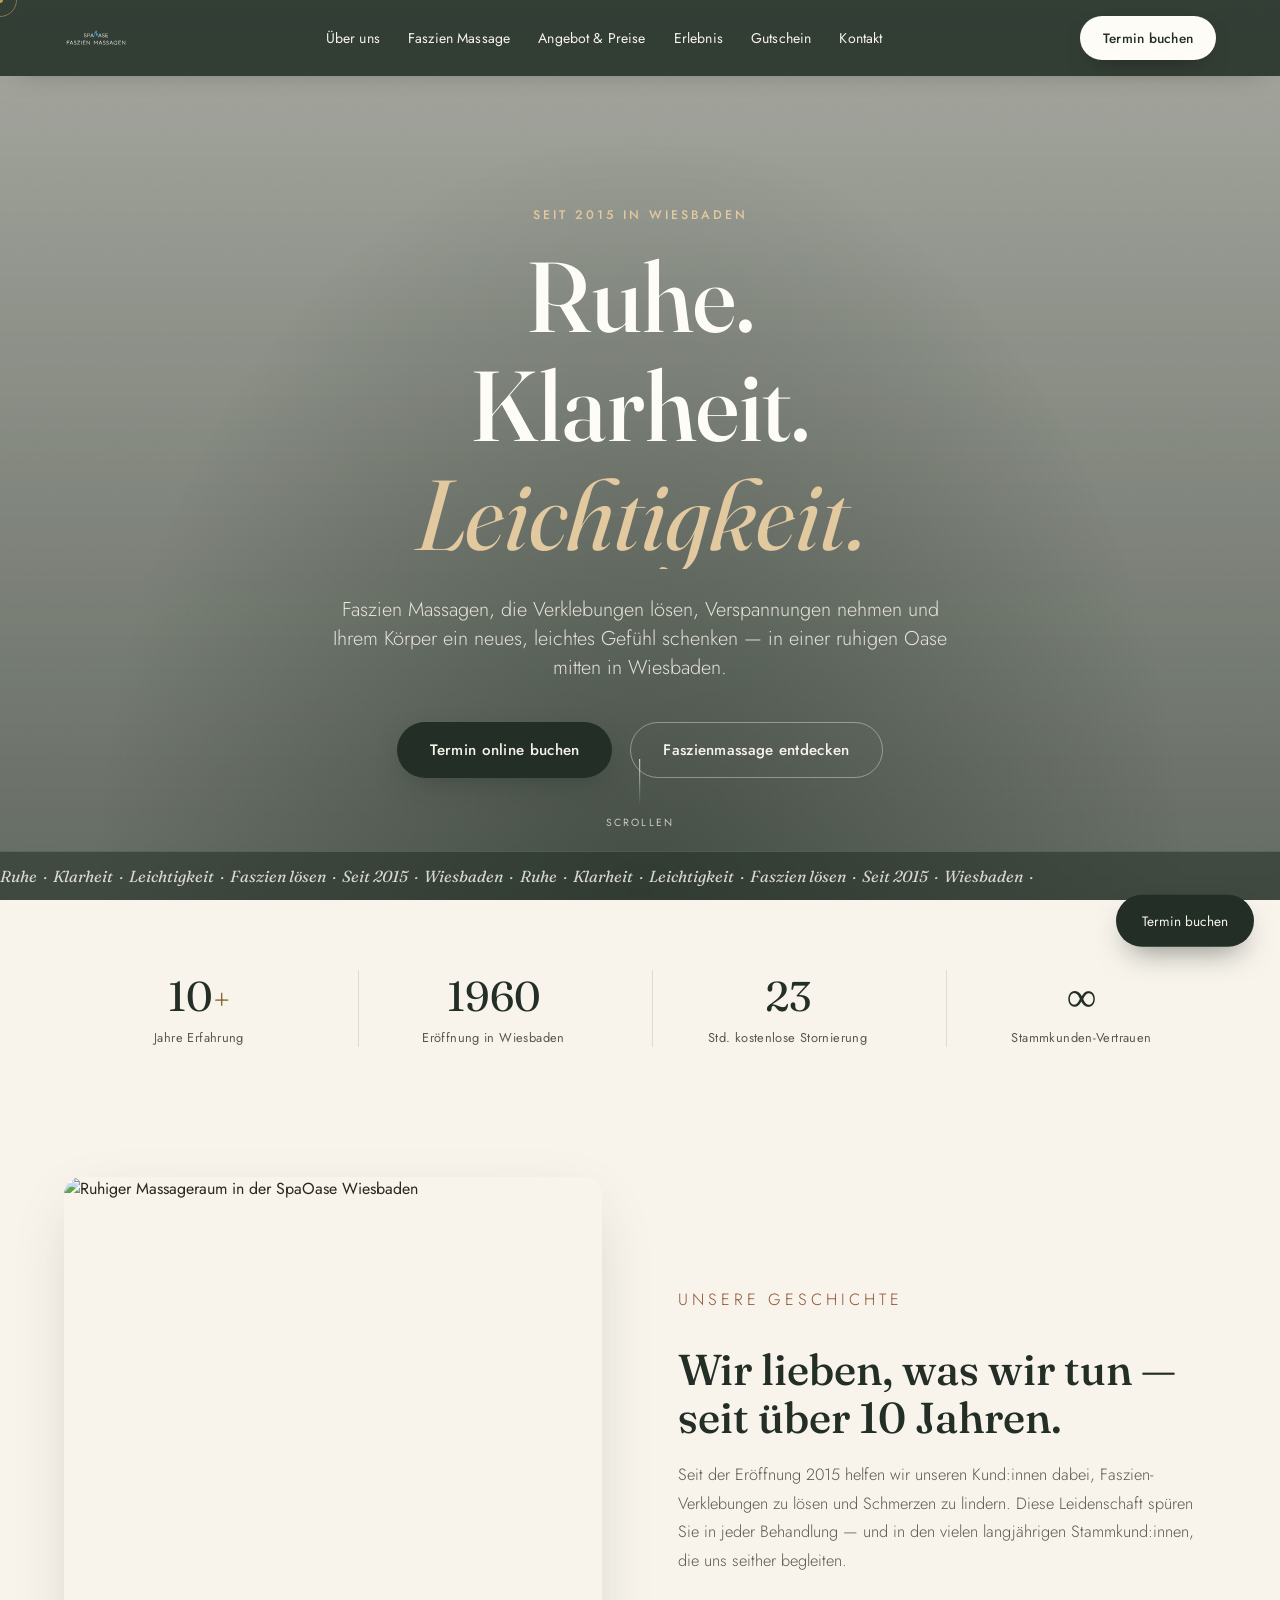
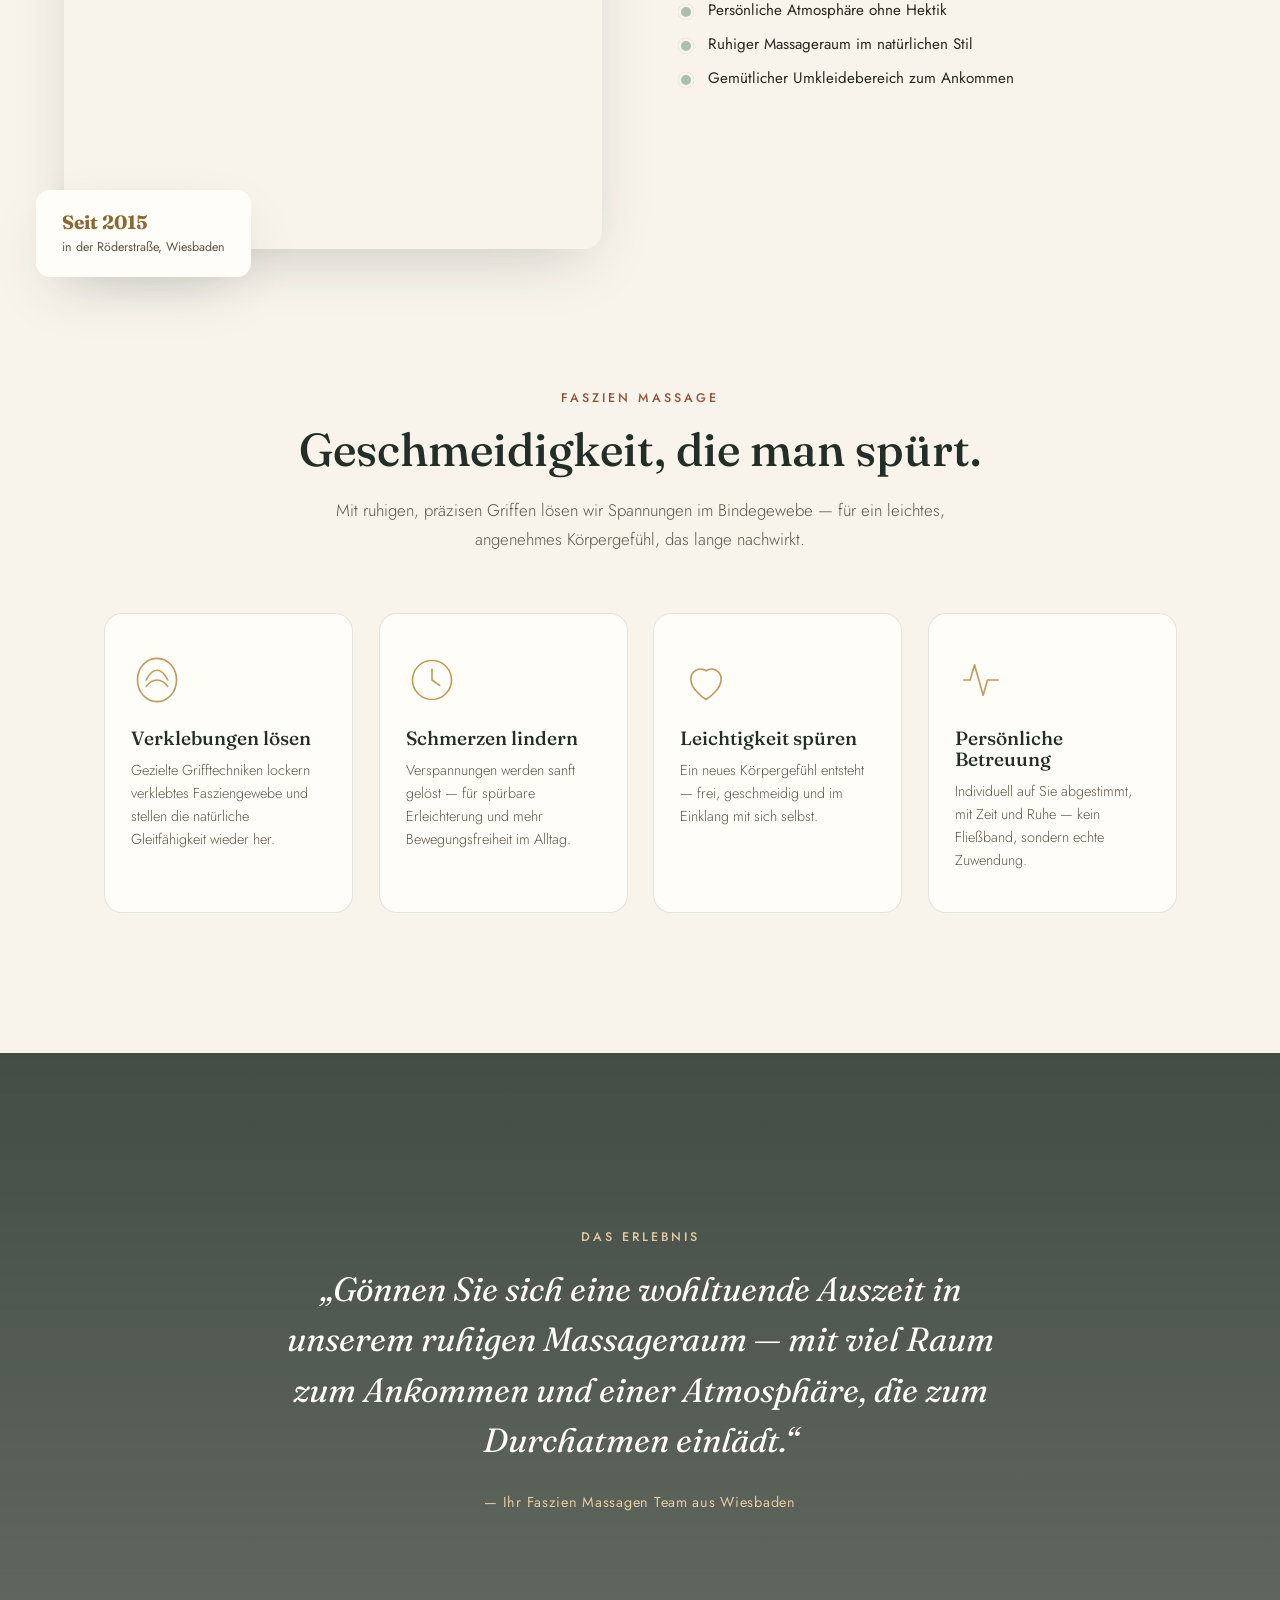
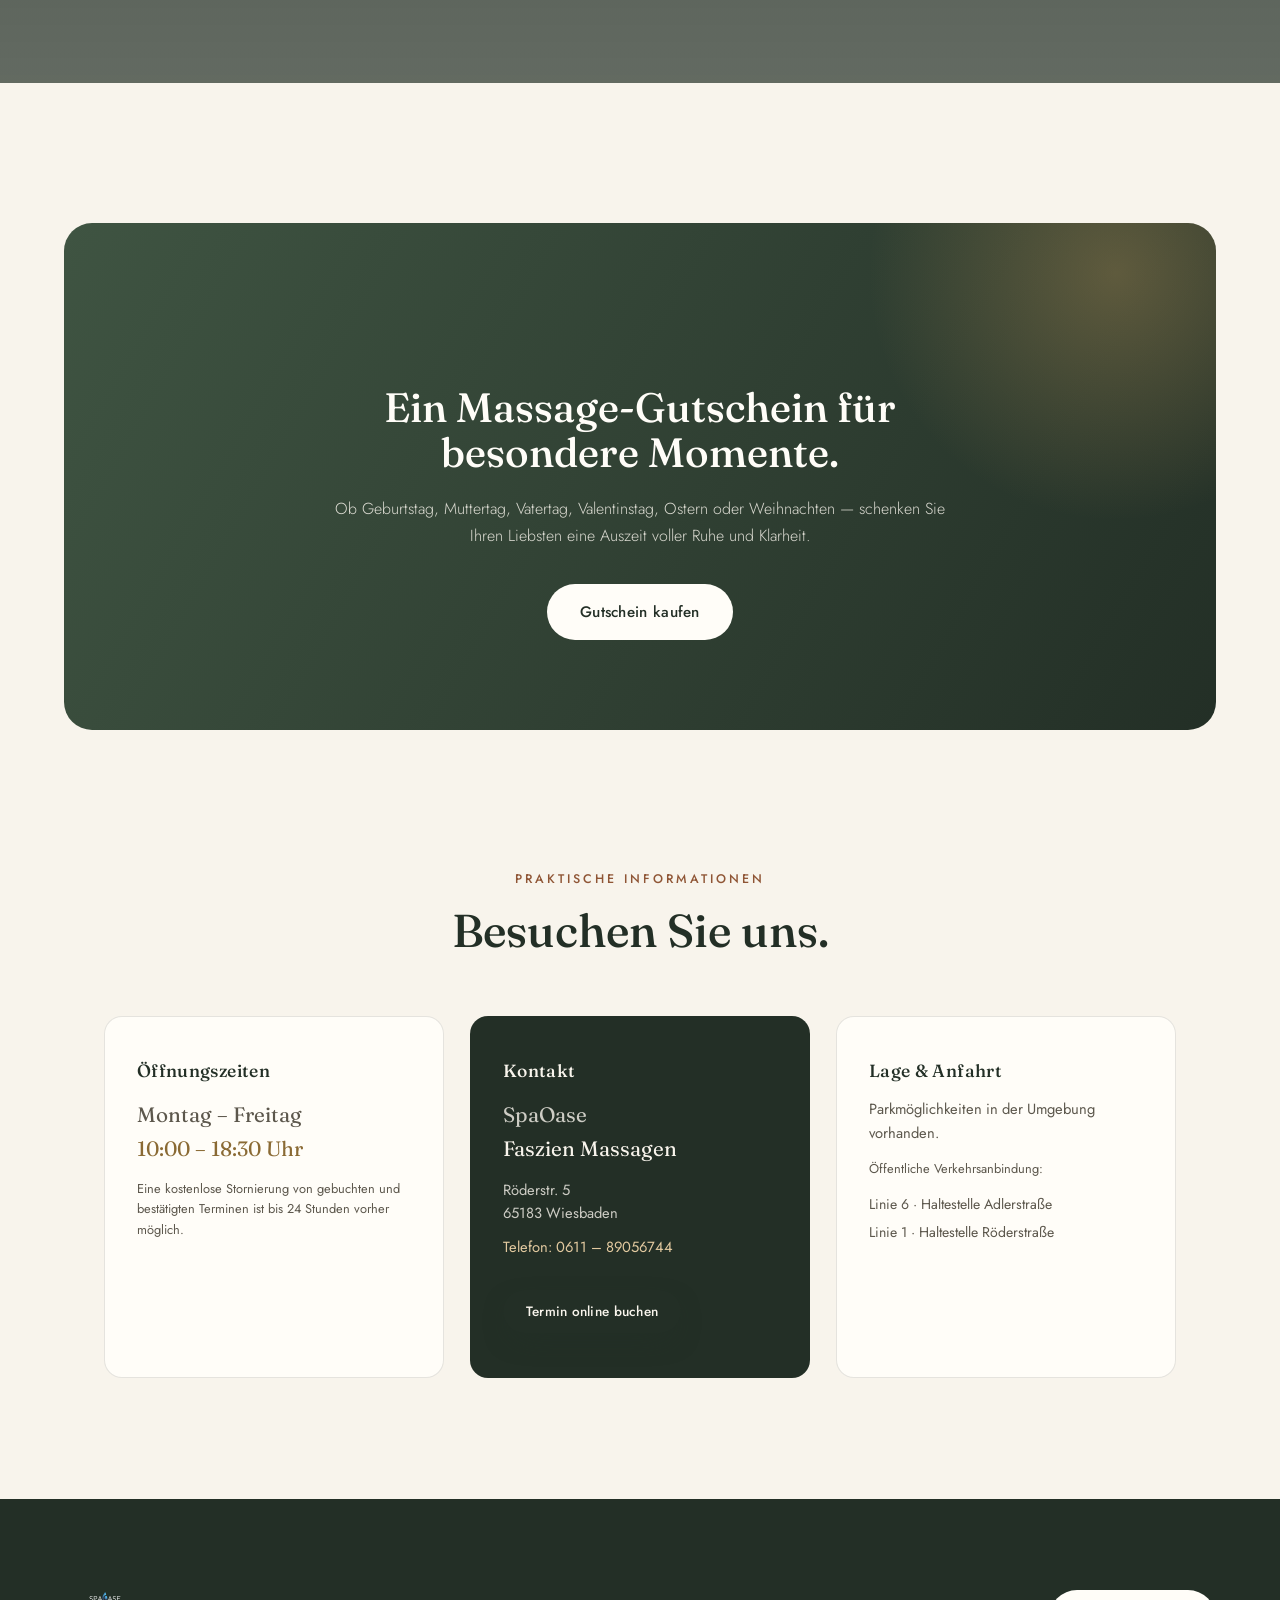
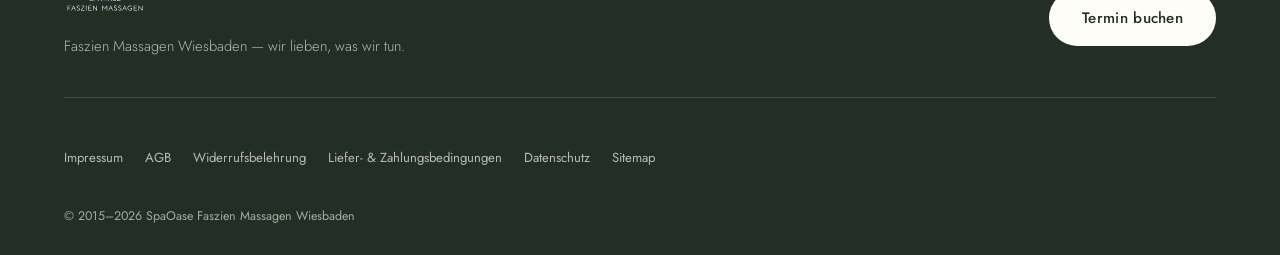
==== index.html @ 1f27234b "Unify to single logo, make header permanently dark and sticky, remove text wordmark and subtitle" ====
<!DOCTYPE html>
<html lang="de">
<head>
<meta charset="UTF-8">
<meta name="viewport" content="width=device-width, initial-scale=1.0">
<title>SpaOase Faszien Massagen Wiesbaden | Ruhe. Klarheit. Leichtigkeit.</title>
<meta name="description" content="Faszien Massagen in Wiesbaden seit 2015. Lösen Sie Verklebungen, lindern Sie Schmerzen und finden Sie neue Leichtigkeit in unserer ruhigen Massage-Oase in der Röderstraße.">
<link rel="preconnect" href="https://fonts.googleapis.com">
<link rel="preconnect" href="https://fonts.gstatic.com" crossorigin>
<link href="https://fonts.googleapis.com/css2?family=Fraunces:ital,opsz,wght@0,9..144,300;0,9..144,400;0,9..144,500;0,9..144,600;1,9..144,400&family=Jost:wght@300;400;500;600&display=swap" rel="stylesheet">
<link rel="stylesheet" href="styles.css">
</head>
<body>

<a class="skip-link" href="#main">Zum Inhalt springen</a>

<div class="grain" aria-hidden="true"></div>
<div class="cursor-dot" id="cursorDot" aria-hidden="true"></div>
<div class="cursor-ring" id="cursorRing" aria-hidden="true"></div>

<div class="progress-bar" id="progressBar" aria-hidden="true"></div>

<!-- HEADER -->
<header class="site-header" id="siteHeader">
  <div class="header-inner">
    <a href="#top" class="logo">
      <img src="Logo_color_white@1x.svg" alt="SpaOase Faszien Massagen Wiesbaden" class="header-logo-img">
    </a>
    <nav class="main-nav" id="mainNav" aria-label="Hauptnavigation">
      <a href="#ueber">Über uns</a>
      <a href="#massage">Faszien Massage</a>
      <a href="massage-angebot.html">Angebot &amp; Preise</a>
      <a href="#erlebnis">Erlebnis</a>
      <a href="#gutschein">Gutschein</a>
      <a href="#kontakt">Kontakt</a>
    </nav>
    <a href="https://app.cituro.com/booking/faszien-massagen-wiesbaden" target="_blank" rel="noopener" class="btn btn-primary btn-small nav-cta">Termin buchen</a>
    <button class="burger" id="burger" aria-label="Menü öffnen" aria-expanded="false" aria-controls="mobileNav"><span></span><span></span><span></span></button>
  </div>
</header>

<nav class="mobile-nav" id="mobileNav" aria-label="Mobile Navigation">
  <a href="#ueber">Über uns</a>
  <a href="#massage">Faszien Massage</a>
  <a href="massage-angebot.html">Angebot &amp; Preise</a>
  <a href="#erlebnis">Erlebnis</a>
  <a href="#gutschein">Gutschein</a>
  <a href="#kontakt">Kontakt</a>
  <a href="https://app.cituro.com/booking/faszien-massagen-wiesbaden" target="_blank" rel="noopener" class="btn btn-light">Termin buchen</a>
</nav>

<main id="main">

<!-- HERO -->
<section class="hero" id="top">
  <div class="hero-bg" id="heroBg" aria-hidden="true"></div>
  <div class="hero-veil" aria-hidden="true"></div>
  <div class="hero-content">
    <p class="eyebrow reveal-up">Seit 2015 in Wiesbaden</p>
    <h1 class="hero-title">
      <span class="reveal-line"><span>Ruhe.</span></span>
      <span class="reveal-line"><span>Klarheit.</span></span>
      <span class="reveal-line"><span class="italic">Leichtigkeit.</span></span>
    </h1>
    <p class="hero-text reveal-up delay-1">Faszien Massagen, die Verklebungen lösen, Verspannungen nehmen und Ihrem Körper ein neues, leichtes Gefühl schenken &mdash; in einer ruhigen Oase mitten in Wiesbaden.</p>
    <div class="hero-actions reveal-up delay-2">
      <a href="https://app.cituro.com/booking/faszien-massagen-wiesbaden" target="_blank" rel="noopener" class="btn btn-primary">Termin online buchen</a>
      <a href="#massage" class="btn btn-ghost">Faszienmassage entdecken</a>
    </div>
  </div>
  <div class="hero-scroll">
    <span aria-hidden="true"></span>
    <p>Scrollen</p>
  </div>
  <div class="marquee" aria-hidden="true">
    <div class="marquee-track">
      <span>Ruhe &nbsp;&middot;&nbsp; Klarheit &nbsp;&middot;&nbsp; Leichtigkeit &nbsp;&middot;&nbsp; Faszien lösen &nbsp;&middot;&nbsp; Seit 2015 &nbsp;&middot;&nbsp; Wiesbaden &nbsp;&middot;&nbsp; </span>
      <span>Ruhe &nbsp;&middot;&nbsp; Klarheit &nbsp;&middot;&nbsp; Leichtigkeit &nbsp;&middot;&nbsp; Faszien lösen &nbsp;&middot;&nbsp; Seit 2015 &nbsp;&middot;&nbsp; Wiesbaden &nbsp;&middot;&nbsp; </span>
    </div>
  </div>
</section>

<!-- STATS STRIP -->
<section class="stats-strip">
  <div class="stat reveal-up"><span class="stat-num" data-count="10">0</span><span class="stat-plus">+</span><p>Jahre Erfahrung</p></div>
  <div class="stat reveal-up delay-1"><span class="stat-num" data-count="2015">0</span><p>Eröffnung in Wiesbaden</p></div>
  <div class="stat reveal-up delay-2"><span class="stat-num" data-count="24">0</span><p>Std. kostenlose Stornierung</p></div>
  <div class="stat reveal-up delay-3"><span class="stat-num">&infin;</span><p>Stammkunden-Vertrauen</p></div>
</section>

<!-- ÜBER UNS -->
<section class="about" id="ueber">
  <div class="about-media reveal-scale">
    <div class="media-frame">
      <img src="https://images.unsplash.com/photo-1600334129128-685c5582fd35?q=80&w=1200&auto=format&fit=crop" alt="Ruhiger Massageraum in der SpaOase Wiesbaden" width="1200" height="1500" loading="lazy" decoding="async">
    </div>
    <div class="media-badge">
      <strong>Seit 2015</strong>
      <span>in der Röderstraße, Wiesbaden</span>
    </div>
  </div>
  <div class="about-text">
    <p class="eyebrow on-light reveal-up">Unsere Geschichte</p>
    <h2 class="reveal-up delay-1">Wir lieben, was wir tun &mdash; seit über 10&nbsp;Jahren.</h2>
    <p class="reveal-up delay-2">Seit der Eröffnung 2015 helfen wir unseren Kund:innen dabei, Faszien-Verklebungen zu lösen und Schmerzen zu lindern. Diese Leidenschaft spüren Sie in jeder Behandlung &mdash; und in den vielen langjährigen Stammkund:innen, die uns seither begleiten.</p>
    <ul class="check-list reveal-up delay-3">
      <li>Persönliche Atmosphäre ohne Hektik</li>
      <li>Ruhiger Massageraum im natürlichen Stil</li>
      <li>Gemütlicher Umkleidebereich zum Ankommen</li>
    </ul>
    <a href="#kontakt" class="link-arrow reveal-up delay-3">Lernen Sie uns kennen <span>&rarr;</span></a>
  </div>
</section>

<!-- FASZIEN MASSAGE -->
<section class="massage" id="massage">
  <p class="eyebrow center on-light reveal-up">Faszien Massage</p>
  <h2 class="section-title center reveal-up delay-1">Geschmeidigkeit, die man spürt.</h2>
  <p class="section-lead center reveal-up delay-2">Mit ruhigen, präzisen Griffen lösen wir Spannungen im Bindegewebe &mdash; für ein leichtes, angenehmes Körpergefühl, das lange nachwirkt.</p>

  <div class="feature-grid">
    <div class="feature-card reveal-up">
      <div class="feature-icon" aria-hidden="true">
        <svg viewBox="0 0 48 48" fill="none"><path d="M24 4C13 4 6 14 6 24c0 11 8 20 18 20s18-9 18-20C42 14 35 4 24 4Z" stroke="currentColor" stroke-width="1.5"/><path d="M14 24c3-6 7-9 10-9s7 3 10 9M14 30c3-4 7-6 10-6s7 2 10 6" stroke="currentColor" stroke-width="1.5" stroke-linecap="round"/></svg>
      </div>
      <h3>Verklebungen lösen</h3>
      <p>Gezielte Grifftechniken lockern verklebtes Fasziengewebe und stellen die natürliche Gleitfähigkeit wieder her.</p>
    </div>
    <div class="feature-card reveal-up delay-1">
      <div class="feature-icon" aria-hidden="true">
        <svg viewBox="0 0 48 48" fill="none"><circle cx="24" cy="24" r="18" stroke="currentColor" stroke-width="1.5"/><path d="M24 14v10l7 5" stroke="currentColor" stroke-width="1.5" stroke-linecap="round" stroke-linejoin="round"/></svg>
      </div>
      <h3>Schmerzen lindern</h3>
      <p>Verspannungen werden sanft gelöst &mdash; für spürbare Erleichterung und mehr Bewegungsfreiheit im Alltag.</p>
    </div>
    <div class="feature-card reveal-up delay-2">
      <div class="feature-icon" aria-hidden="true">
        <svg viewBox="0 0 48 48" fill="none"><path d="M24 42s-14-8.5-14-19a9 9 0 0 1 14-7.5A9 9 0 0 1 38 23c0 10.5-14 19-14 19Z" stroke="currentColor" stroke-width="1.5" stroke-linejoin="round"/></svg>
      </div>
      <h3>Leichtigkeit spüren</h3>
      <p>Ein neues Körpergefühl entsteht &mdash; frei, geschmeidig und im Einklang mit sich selbst.</p>
    </div>
    <div class="feature-card reveal-up delay-3">
      <div class="feature-icon" aria-hidden="true">
        <svg viewBox="0 0 48 48" fill="none"><path d="M8 24h6l4-14 8 28 4-14h10" stroke="currentColor" stroke-width="1.5" stroke-linecap="round" stroke-linejoin="round"/></svg>
      </div>
      <h3>Persönliche Betreuung</h3>
      <p>Individuell auf Sie abgestimmt, mit Zeit und Ruhe &mdash; kein Fließband, sondern echte Zuwendung.</p>
    </div>
  </div>
</section>

<!-- ERLEBNIS / AMBIENTE (dark parallax) -->
<section class="ambience" id="erlebnis">
  <div class="ambience-bg" id="ambienceBg" aria-hidden="true"></div>
  <div class="ambience-veil" aria-hidden="true"></div>
  <div class="ambience-content">
    <p class="eyebrow light reveal-up">Das Erlebnis</p>
    <blockquote class="reveal-up delay-1">
      &bdquo;Gönnen Sie sich eine wohltuende Auszeit in unserem ruhigen Massageraum &mdash; mit viel Raum zum Ankommen und einer Atmosphäre, die zum Durchatmen einlädt.&ldquo;
    </blockquote>
    <p class="ambience-sign reveal-up delay-2">&mdash; Ihr Faszien Massagen Team aus Wiesbaden</p>
  </div>
</section>

<!-- GUTSCHEIN CTA -->
<section class="gift" id="gutschein">
  <div class="gift-inner reveal-scale">
    <div class="gift-text">
      <p class="eyebrow reveal-up">Verschenken Sie Leichtigkeit</p>
      <h2 class="reveal-up delay-1">Ein Massage-Gutschein für besondere Momente.</h2>
      <p class="reveal-up delay-2">Ob Geburtstag, Muttertag, Vatertag, Valentinstag, Ostern oder Weihnachten &mdash; schenken Sie Ihren Liebsten eine Auszeit voller Ruhe und Klarheit.</p>
      <a href="https://www.spaoase.com/massage-gutschein-kaufen/" target="_blank" rel="noopener" class="btn btn-light reveal-up delay-3">Gutschein kaufen</a>
    </div>
  </div>
</section>

<!-- INFO / KONTAKT -->
<section class="info" id="kontakt">
  <p class="eyebrow center on-light reveal-up">Praktische Informationen</p>
  <h2 class="section-title center reveal-up delay-1">Besuchen Sie uns.</h2>

  <div class="info-grid">
    <div class="info-card reveal-up">
      <h3>Öffnungszeiten</h3>
      <p class="big">Montag &ndash; Freitag<br><span>10:00 &ndash; 18:30 Uhr</span></p>
      <p class="fine">Eine kostenlose Stornierung von gebuchten und bestätigten Terminen ist bis 24 Stunden vorher möglich.</p>
    </div>
    <div class="info-card featured reveal-up delay-1">
      <h3>Kontakt</h3>
      <p class="big">SpaOase<br><span>Faszien Massagen</span></p>
      <p>Röderstr. 5<br>65183 Wiesbaden</p>
      <p><a href="tel:061189056744">Telefon: 0611&nbsp;&ndash;&nbsp;89056744</a></p>
      <a href="https://app.cituro.com/booking/faszien-massagen-wiesbaden" target="_blank" rel="noopener" class="btn btn-primary btn-small">Termin online buchen</a>
    </div>
    <div class="info-card reveal-up delay-2">
      <h3>Lage &amp; Anfahrt</h3>
      <p>Parkmöglichkeiten in der Umgebung vorhanden.</p>
      <p class="fine">Öffentliche Verkehrsanbindung:</p>
      <ul class="plain-list">
        <li>Linie 6 &middot; Haltestelle Adlerstraße</li>
        <li>Linie 1 &middot; Haltestelle Röderstraße</li>
      </ul>
    </div>
  </div>
</section>

</main>

<!-- FOOTER -->
<footer class="site-footer">
  <div class="footer-top">
    <div class="footer-brand">
      <img src="Logo_color_white@1x.svg" alt="SpaOase Faszien Massagen Wiesbaden" class="footer-logo-img">
      <p>Faszien Massagen Wiesbaden &mdash; wir lieben, was wir tun.</p>
    </div>
    <a href="https://app.cituro.com/booking/faszien-massagen-wiesbaden" target="_blank" rel="noopener" class="btn btn-light">Termin buchen</a>
  </div>
  <nav class="footer-links" aria-label="Rechtliches">
    <a href="impressum.html">Impressum</a>
    <a href="//www.spaoase.com/j/shop/terms">AGB</a>
    <a href="//www.spaoase.com/j/shop/withdrawal">Widerrufsbelehrung</a>
    <a href="//www.spaoase.com/j/shop/deliveryinfo">Liefer- &amp; Zahlungsbedingungen</a>
    <a href="datenschutz.html">Datenschutz</a>
    <a href="/sitemap/">Sitemap</a>
  </nav>
  <p class="footer-copy">&copy; 2015&ndash;<span id="year"></span> SpaOase Faszien Massagen Wiesbaden</p>
</footer>

<a href="https://app.cituro.com/booking/faszien-massagen-wiesbaden" target="_blank" rel="noopener" class="float-cta">Termin buchen</a>

<script src="script.js"></script>
</body>
</html>
---- styles.css ----
/* =========================================================
   SpaOase — Premium Redesign
   Palette: warm sage / cream / soft gold / terracotta
========================================================= */

:root{
  --sage-900:#232f26;
  --sage-800:#2f3f32;
  --sage-700:#3f5442;
  --sage-500:#6b8570;
  --sage-300:#a9c0ac;
  --cream:#f8f4ec;
  --cream-2:#f1ead9;
  --paper:#fffdf8;
  --gold:#c19a5b;
  --gold-light:#e3caa0;
  --gold-text:#8a6a34;
  --terracotta:#b3714f;
  --terracotta-text:#8f5535;
  --ink:#2a2822;
  --ink-soft:#5c574c;
  --line:rgba(42,40,34,.12);
  --shadow-soft: 0 20px 60px -20px rgba(35,47,38,.25);
  --focus-ring:#6b8570;
  --ease: cubic-bezier(.16,.84,.44,1);
  --ff-serif: 'Fraunces', serif;
  --ff-sans: 'Jost', sans-serif;
}

*{ box-sizing:border-box; margin:0; padding:0; }
html{ scroll-behavior:smooth; }
body{
  font-family:var(--ff-sans);
  color:var(--ink);
  background:var(--cream);
  overflow-x:hidden;
  -webkit-font-smoothing:antialiased;
}
img{ max-width:100%; display:block; }
a{ color:inherit; text-decoration:none; }
ul{ list-style:none; }
h1,h2,h3{ font-family:var(--ff-serif); font-weight:500; line-height:1.1; color:var(--sage-900); }
.italic{ font-style:italic; font-weight:400; }

/* accessibility: visible keyboard focus on every interactive element */
a:focus-visible, button:focus-visible, .btn:focus-visible{
  outline:2px solid var(--focus-ring);
  outline-offset:3px;
  border-radius:4px;
}

/* accessibility: skip-to-content link, visible only on keyboard focus */
.skip-link{
  position:fixed; top:-60px; left:16px; z-index:10001;
  background:var(--sage-900); color:var(--cream); padding:12px 22px;
  border-radius:8px; font-size:.9rem; transition:top .25s var(--ease);
}
.skip-link:focus{ top:16px; outline:2px solid var(--gold-light); outline-offset:2px; }

/* accessibility: respect user's reduced-motion preference */
@media (prefers-reduced-motion: reduce){
  *, *::before, *::after{
    animation-duration:.001ms !important;
    animation-iteration-count:1 !important;
    transition-duration:.001ms !important;
    scroll-behavior:auto !important;
  }
  .reveal-up, .reveal-scale, .reveal-line span{ opacity:1 !important; transform:none !important; }
}

/* film grain overlay for texture / premium feel */
.grain{
  position:fixed; inset:0; z-index:9999; pointer-events:none;
  opacity:.035; mix-blend-mode:multiply;
  background-image:url("data:image/svg+xml,%3Csvg xmlns='http://www.w3.org/2000/svg' width='120' height='120'%3E%3Cfilter id='n'%3E%3CfeTurbulence type='fractalNoise' baseFrequency='0.9' numOctaves='2' stitchTiles='stitch'/%3E%3C/filter%3E%3Crect width='100%25' height='100%25' filter='url(%23n)'/%3E%3C/svg%3E");
}

/* progress bar */
.progress-bar{
  position:fixed; top:0; left:0; height:3px; width:0%;
  background:linear-gradient(90deg,var(--gold),var(--terracotta));
  z-index:10000; transition:width .1s linear;
}

/* custom cursor (desktop only) */
.cursor-dot,.cursor-ring{ position:fixed; top:0; left:0; pointer-events:none; z-index:9998; border-radius:50%; transform:translate(-50%,-50%); }
.cursor-dot{ width:6px; height:6px; background:var(--gold); }
.cursor-ring{ width:34px; height:34px; border:1px solid rgba(193,154,91,.6); transition:width .25s var(--ease),height .25s var(--ease),opacity .25s; }
@media (hover:none){ .cursor-dot,.cursor-ring{ display:none; } }

/* ============ REVEAL ANIMATIONS ============ */
.reveal-up,.reveal-scale{ opacity:0; will-change:transform,opacity; }
.reveal-up{ transform:translateY(36px); transition:opacity .9s var(--ease), transform .9s var(--ease); }
.reveal-scale{ transform:scale(.94); transition:opacity 1s var(--ease), transform 1s var(--ease); }
.reveal-up.in,.reveal-scale.in{ opacity:1; transform:none; }
.delay-1.in{ transition-delay:.12s; }
.delay-2.in{ transition-delay:.24s; }
.delay-3.in{ transition-delay:.36s; }

.reveal-line{ display:block; overflow:hidden; }
.reveal-line span{ display:inline-block; transform:translateY(110%); transition:transform .9s var(--ease); }
.reveal-line.in span{ transform:translateY(0); }

/* ============ BUTTONS ============ */
.btn{
  display:inline-flex; align-items:center; justify-content:center; gap:.5em;
  padding:1.05em 2.1em; border-radius:100px; font-family:var(--ff-sans);
  font-size:.95rem; letter-spacing:.02em; font-weight:500; cursor:pointer;
  border:1px solid transparent; position:relative; overflow:hidden;
  transition:transform .45s var(--ease), box-shadow .45s var(--ease), background .3s, color .3s;
}
.btn-small{ padding:.8em 1.6em; font-size:.85rem; }
.btn-primary{ background:var(--sage-900); color:var(--cream); box-shadow:0 10px 30px -12px rgba(35,47,38,.55); }
.btn-primary:hover{ transform:translateY(-3px); box-shadow:0 18px 36px -14px rgba(35,47,38,.6); background:var(--sage-700); }
.btn-ghost{ border-color:rgba(42,40,34,.25); color:var(--ink); background:transparent; }
.btn-ghost:hover{ border-color:var(--sage-900); background:rgba(42,40,34,.05); transform:translateY(-3px); }
.btn-light{ background:var(--paper); color:var(--sage-900); }
.btn-light:hover{ transform:translateY(-3px); box-shadow:0 18px 36px -14px rgba(0,0,0,.25); }

/* ============ HEADER ============ */
.site-header{
  position:fixed; top:0; left:0; width:100%; z-index:1000;
  padding:16px 5vw; display:flex; justify-content:center;
  background:rgba(35,47,38,.88); backdrop-filter:blur(14px);
  box-shadow:0 8px 30px -18px rgba(0,0,0,.4);
  transition:padding .4s var(--ease), box-shadow .4s var(--ease);
}
.site-header.scrolled{
  padding:11px 5vw; box-shadow:0 10px 34px -16px rgba(0,0,0,.55);
}
.header-inner{ width:100%; max-width:1360px; display:flex; align-items:center; justify-content:space-between; gap:24px; }
.logo{ display:flex; flex-direction:column; line-height:1; }
.header-logo-img{ display:block; height:36px; width:auto; }
.footer-logo-img{ height:46px; width:auto; }
.main-nav{ display:flex; gap:2.2vw; }
.main-nav a{
  font-size:.88rem; color:var(--cream); position:relative; padding:4px 0; letter-spacing:.01em;
}
.main-nav a::after{
  content:''; position:absolute; left:0; bottom:0; width:0; height:1px; background:var(--gold-light);
  transition:width .35s var(--ease);
}
.main-nav a:hover::after{ width:100%; }
.nav-cta{ white-space:nowrap; background:var(--paper); color:var(--sage-900); box-shadow:0 10px 26px -14px rgba(0,0,0,.5); }
.nav-cta:hover{ background:var(--cream); color:var(--sage-900); transform:translateY(-3px); }
.burger{
  display:none; flex-direction:column; align-items:center; justify-content:center; gap:5px;
  width:44px; height:44px; background:none; border:none; cursor:pointer; z-index:1100;
}
.burger span{ width:24px; height:1.5px; background:var(--cream); transition:.3s; }
.mobile-nav{
  position:fixed; inset:0; background:var(--sage-900); z-index:1050;
  display:flex; flex-direction:column; align-items:center; justify-content:center; gap:28px;
  transform:translateY(-100%); transition:transform .5s var(--ease);
}
.mobile-nav.open{ transform:translateY(0); }
.mobile-nav a{ color:var(--cream); font-family:var(--ff-serif); font-size:1.6rem; }

@media (max-width:900px){
  .main-nav, .nav-cta{ display:none; }
  .burger{ display:flex; }
}

/* ============ HERO ============ */
.hero{
  position:relative; min-height:100vh; display:flex; align-items:center; justify-content:center;
  overflow:hidden; padding-top:80px;
}
.hero-bg{
  position:absolute; inset:0; z-index:0;
  background:linear-gradient(180deg, rgba(35,47,38,.35), rgba(35,47,38,.72)),
    url("https://images.unsplash.com/photo-1544161515-4ab6ce6db874?q=80&w=1920&auto=format&fit=crop") center/cover no-repeat;
  transform:scale(1.15);
  will-change:transform;
}
.hero-veil{ position:absolute; inset:0; background:radial-gradient(ellipse at 50% 100%, rgba(35,47,38,.5), transparent 60%); z-index:1; }
.hero-content{ position:relative; z-index:2; max-width:900px; text-align:center; padding:0 24px; color:var(--cream); }
.eyebrow{
  display:inline-block; font-size:.78rem; letter-spacing:.24em; text-transform:uppercase;
  color:var(--gold-light); margin-bottom:18px; font-weight:500;
}
.eyebrow.center{ display:block; text-align:center; }
.eyebrow.light{ color:var(--gold-light); }
.eyebrow.on-light{ color:var(--terracotta-text); }
.hero-title{ font-size:clamp(3rem,8vw,6.2rem); color:var(--paper); margin-bottom:26px; }
.hero-title .italic{ color:var(--gold-light); }
.hero-text{ font-size:clamp(1rem,1.6vw,1.25rem); color:rgba(248,244,236,.88); max-width:620px; margin:0 auto 40px; font-weight:300; }
.hero-actions{ display:flex; gap:18px; justify-content:center; flex-wrap:wrap; }
.hero-actions .btn-ghost{ border-color:rgba(248,244,236,.4); color:var(--cream); }
.hero-actions .btn-ghost:hover{ background:rgba(248,244,236,.12); border-color:var(--cream); }

.hero-scroll{
  position:absolute; bottom:70px; left:50%; transform:translateX(-50%); z-index:2;
  display:flex; flex-direction:column; align-items:center; gap:10px; color:rgba(248,244,236,.75);
}
.hero-scroll span{ width:1px; height:46px; background:linear-gradient(180deg,rgba(248,244,236,.9),transparent); position:relative; overflow:hidden; }
.hero-scroll span::after{
  content:''; position:absolute; top:-100%; left:0; width:100%; height:100%; background:var(--gold);
  animation:scrollLine 2.2s ease-in-out infinite;
}
@keyframes scrollLine{ 0%{top:-100%;} 60%{top:100%;} 100%{top:100%;} }
.hero-scroll p{ font-size:.65rem; letter-spacing:.2em; text-transform:uppercase; }

.marquee{
  position:absolute; bottom:0; left:0; width:100%; z-index:2;
  background:rgba(35,47,38,.55); backdrop-filter:blur(6px);
  border-top:1px solid rgba(248,244,236,.15); overflow:hidden; padding:14px 0;
}
.marquee-track{ display:flex; width:max-content; animation:marquee 26s linear infinite; }
.marquee-track span{ font-family:var(--ff-serif); font-style:italic; font-size:1rem; color:rgba(248,244,236,.85); white-space:nowrap; padding-right:4px; }
@keyframes marquee{ from{transform:translateX(0);} to{transform:translateX(-50%);} }

/* ============ STATS STRIP ============ */
.stats-strip{
  display:grid; grid-template-columns:repeat(4,1fr); max-width:1200px; margin:0 auto;
  padding:70px 24px; gap:24px; text-align:center;
}
.stat{ padding:0 12px; border-left:1px solid var(--line); }
.stat:first-child{ border-left:none; }
.stat-num{ font-family:var(--ff-serif); font-size:2.6rem; color:var(--sage-900); }
.stat-plus{ font-family:var(--ff-serif); font-size:2rem; color:var(--gold-text); }
.stat p{ font-size:.8rem; color:var(--ink-soft); margin-top:6px; letter-spacing:.03em; }
@media (max-width:760px){
  .stats-strip{ grid-template-columns:repeat(2,1fr); }
  .stat:nth-child(3){ border-left:none; }
}

/* ============ ABOUT ============ */
.about{
  display:grid; grid-template-columns:1fr 1fr; align-items:center; gap:6vw;
  max-width:1320px; margin:60px auto 140px; padding:0 5vw;
}
.about-media{ position:relative; }
.media-frame{ border-radius:18px; overflow:hidden; box-shadow:var(--shadow-soft); aspect-ratio:4/5; }
.media-frame img{ width:100%; height:100%; object-fit:cover; transition:transform 1.2s var(--ease); }
.about-media:hover .media-frame img{ transform:scale(1.06); }
.media-badge{
  position:absolute; bottom:-28px; left:-28px; background:var(--paper); padding:20px 26px;
  border-radius:14px; box-shadow:var(--shadow-soft); max-width:220px;
}
.media-badge strong{ display:block; font-family:var(--ff-serif); color:var(--gold-text); font-size:1.2rem; }
.media-badge span{ font-size:.78rem; color:var(--ink-soft); }
.about-text h2{ font-size:clamp(1.9rem,3.4vw,2.7rem); margin:14px 0 20px; }
.about-text p{ color:var(--ink-soft); line-height:1.75; margin-bottom:18px; font-weight:300; font-size:1.02rem; }
.check-list{ margin:24px 0; display:flex; flex-direction:column; gap:12px; }
.check-list li{ position:relative; padding-left:30px; color:var(--ink); font-size:.95rem; }
.check-list li::before{
  content:''; position:absolute; left:0; top:5px; width:16px; height:16px; border-radius:50%;
  background:var(--sage-300); box-shadow:inset 0 0 0 3px var(--cream);
}
.link-arrow{ display:inline-flex; align-items:center; gap:8px; font-weight:500; color:var(--sage-900); border-bottom:1px solid var(--sage-900); padding-bottom:3px; }
.link-arrow span{ transition:transform .35s var(--ease); }
.link-arrow:hover span{ transform:translateX(6px); }

@media (max-width:900px){
  .about{ grid-template-columns:1fr; }
  .media-badge{ position:static; margin-top:-40px; margin-left:20px; width:fit-content; }
}

/* ============ MASSAGE / FEATURES ============ */
.massage{ max-width:1200px; margin:0 auto 140px; padding:0 5vw; text-align:center; }
.section-title{ font-size:clamp(2rem,3.6vw,2.9rem); margin:14px 0 20px; }
.section-title.center{ text-align:center; }
.section-lead{ max-width:620px; margin:0 auto 60px; color:var(--ink-soft); font-weight:300; font-size:1.05rem; line-height:1.7; }

.feature-grid{ display:grid; grid-template-columns:repeat(4,1fr); gap:26px; }
.feature-card{
  background:var(--paper); border:1px solid var(--line); border-radius:18px; padding:40px 26px;
  text-align:left; transition:transform .5s var(--ease), box-shadow .5s var(--ease), border-color .5s;
}
.feature-card:hover{ transform:translateY(-10px); box-shadow:var(--shadow-soft); border-color:transparent; }
.feature-icon{ width:52px; height:52px; color:var(--gold); margin-bottom:22px; }
.feature-icon svg{ width:100%; height:100%; }
.feature-card h3{ font-size:1.2rem; margin-bottom:10px; }
.feature-card p{ font-size:.9rem; color:var(--ink-soft); line-height:1.6; font-weight:300; }

@media (max-width:1000px){ .feature-grid{ grid-template-columns:1fr 1fr; } }
@media (max-width:600px){ .feature-grid{ grid-template-columns:1fr; } }

/* ============ AMBIENCE (parallax dark) ============ */
.ambience{ position:relative; min-height:70vh; display:flex; align-items:center; justify-content:center; overflow:hidden; margin-bottom:140px; }
.ambience-bg{
  position:absolute; inset:0;
  background:url("https://images.unsplash.com/photo-1544161515-1de722cb4a9c?q=80&w=1920&auto=format&fit=crop") center/cover no-repeat;
  transform:scale(1.15); will-change:transform;
}
.ambience-veil{ position:absolute; inset:0; background:linear-gradient(180deg, rgba(35,47,38,.85), rgba(35,47,38,.7)); }
.ambience-content{ position:relative; z-index:1; max-width:800px; text-align:center; padding:100px 24px; color:var(--cream); }
.ambience blockquote{ font-family:var(--ff-serif); font-style:italic; font-size:clamp(1.4rem,2.8vw,2.1rem); line-height:1.5; color:var(--paper); }
.ambience-sign{ margin-top:26px; letter-spacing:.05em; color:var(--gold-light); font-size:.9rem; }

/* ============ GIFT / GUTSCHEIN ============ */
.gift{ max-width:1320px; margin:0 auto 140px; padding:0 5vw; }
.gift-inner{
  background:linear-gradient(120deg, var(--sage-700), var(--sage-900));
  border-radius:28px; padding:90px 8vw; position:relative; overflow:hidden; text-align:center;
}
.gift-inner::before{
  content:''; position:absolute; width:500px; height:500px; border-radius:50%;
  background:radial-gradient(circle, rgba(193,154,91,.35), transparent 70%);
  top:-200px; right:-150px;
}
.gift-text{ position:relative; max-width:640px; margin:0 auto; color:var(--cream); }
.gift-text .eyebrow{ color:var(--gold-light); }
.gift-text h2{ color:var(--paper); font-size:clamp(1.8rem,3.2vw,2.6rem); margin:14px 0 20px; }
.gift-text p{ color:rgba(248,244,236,.85); font-weight:300; line-height:1.7; margin-bottom:34px; }

/* ============ INFO / KONTAKT ============ */
.info{ max-width:1200px; margin:0 auto 120px; padding:0 5vw; text-align:center; }
.info-grid{ display:grid; grid-template-columns:repeat(3,1fr); gap:26px; margin-top:60px; text-align:left; }
.info-card{
  background:var(--paper); border:1px solid var(--line); border-radius:18px; padding:44px 32px;
  transition:transform .5s var(--ease), box-shadow .5s var(--ease);
}
.info-card:hover{ transform:translateY(-8px); box-shadow:var(--shadow-soft); }
.info-card.featured{ background:var(--sage-900); color:var(--cream); border-color:transparent; }
.info-card.featured h3, .info-card.featured .big span{ color:var(--cream); }
.info-card.featured a[href^="tel"]{ color:var(--gold-light); }
.info-card h3{ font-size:1.1rem; margin-bottom:18px; letter-spacing:.02em; }
.info-card .big{ font-family:var(--ff-serif); font-size:1.3rem; margin-bottom:14px; }
.info-card .big span{ color:var(--gold-text); }
.info-card p{ font-size:.92rem; color:var(--ink-soft); line-height:1.6; margin-bottom:10px; }
.info-card.featured p{ color:rgba(248,244,236,.8); }
.info-card .fine{ font-size:.8rem; margin-top:14px; }
.info-card .btn{ margin-top:20px; }
.plain-list li{ font-size:.88rem; color:var(--ink-soft); padding:4px 0; }

@media (max-width:900px){ .info-grid{ grid-template-columns:1fr; } }

/* ============ FOOTER ============ */
.site-footer{ background:var(--sage-900); color:var(--cream); padding:80px 5vw 30px; }
.footer-top{ display:flex; justify-content:space-between; align-items:center; flex-wrap:wrap; gap:24px; max-width:1320px; margin:0 auto 50px; padding-bottom:40px; border-bottom:1px solid rgba(248,244,236,.15); }
.footer-brand p{ color:rgba(248,244,236,.7); margin-top:10px; font-size:.92rem; font-weight:300; }
.footer-links{ display:flex; flex-wrap:wrap; gap:22px; max-width:1320px; margin:0 auto 40px; font-size:.82rem; color:rgba(248,244,236,.7); }
.footer-links a:hover{ color:var(--gold-light); }
.footer-copy{ max-width:1320px; margin:0 auto; font-size:.78rem; color:rgba(248,244,236,.62); }

/* ============ FLOATING CTA ============ */
.float-cta{
  position:fixed; bottom:26px; right:26px; z-index:900;
  background:var(--sage-900); color:var(--cream); padding:16px 26px; border-radius:100px;
  font-size:.85rem; box-shadow:0 14px 30px -12px rgba(35,47,38,.6);
  transform:translateY(140%); transition:transform .5s var(--ease), background .3s;
}
.float-cta.show{ transform:translateY(0); }
.float-cta:hover{ background:var(--sage-700); }
@media (max-width:600px){ .float-cta{ right:16px; bottom:16px; padding:14px 20px; font-size:.78rem; } }
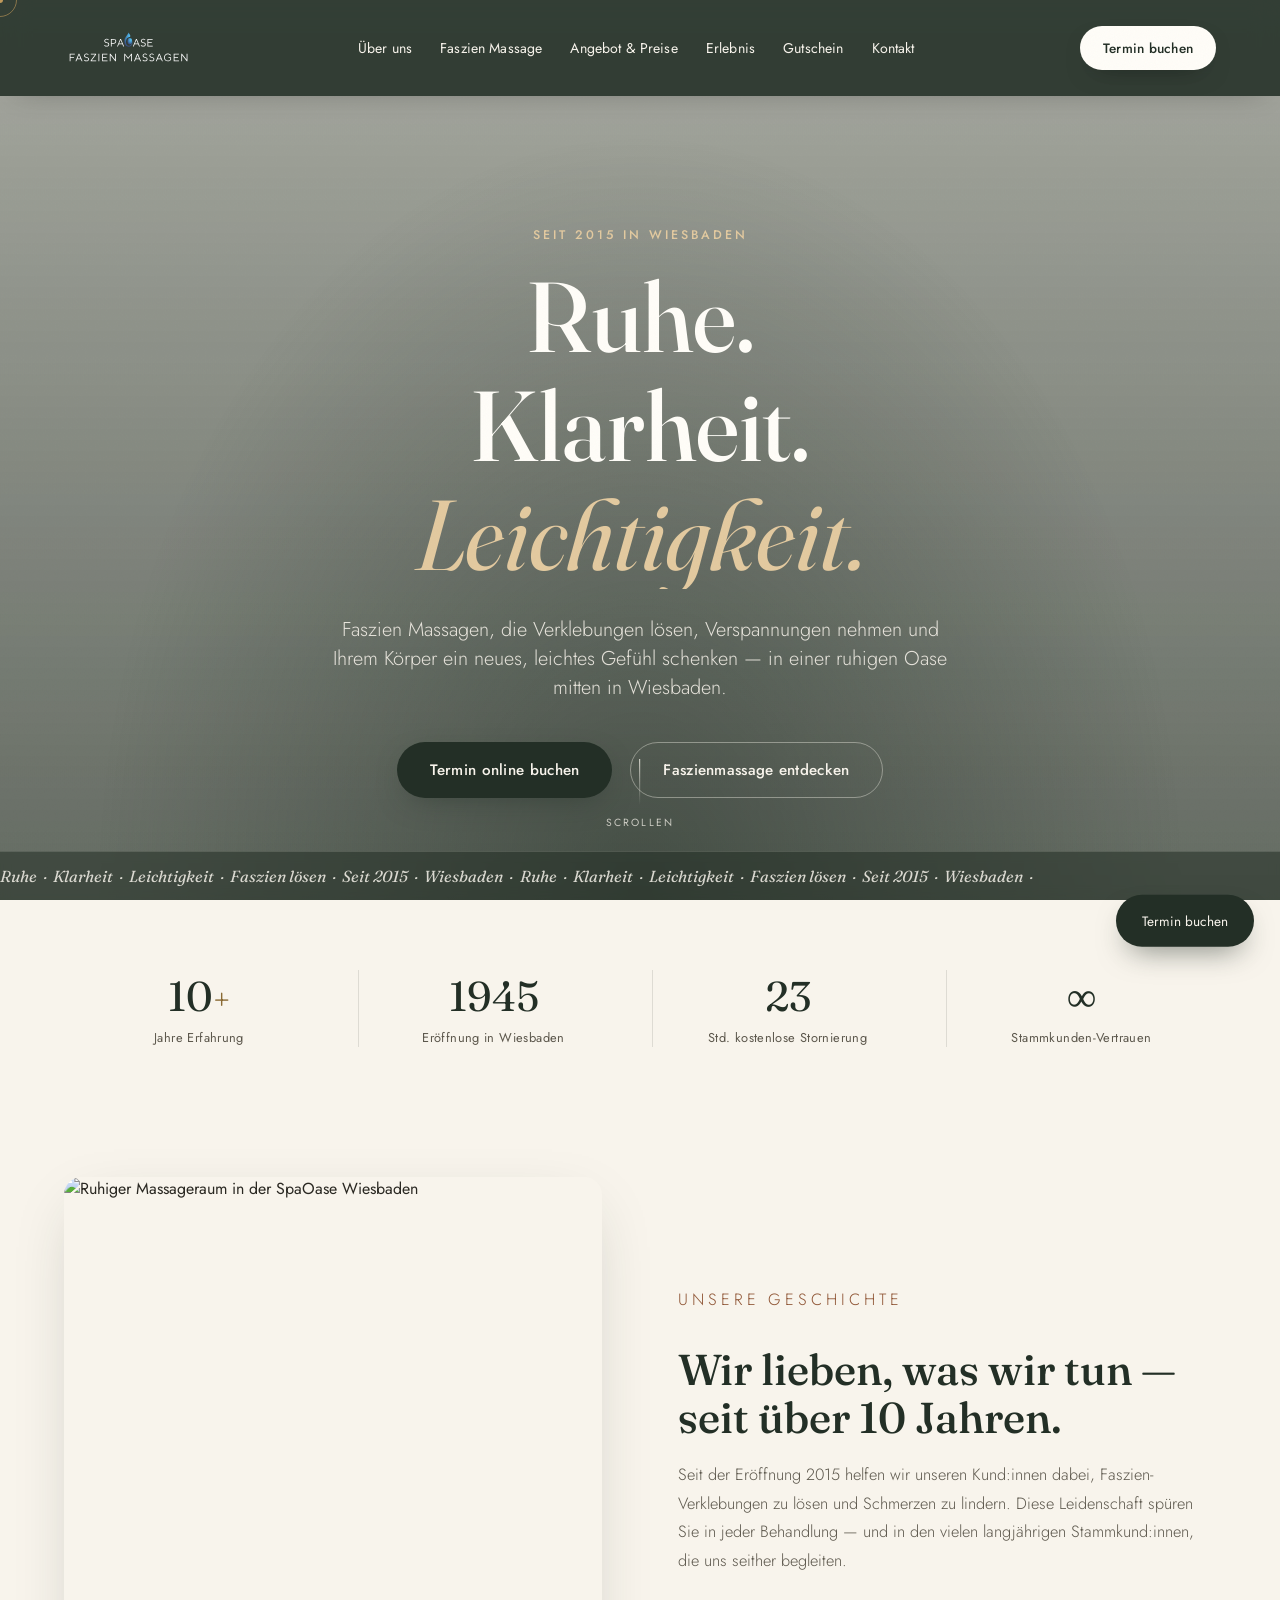
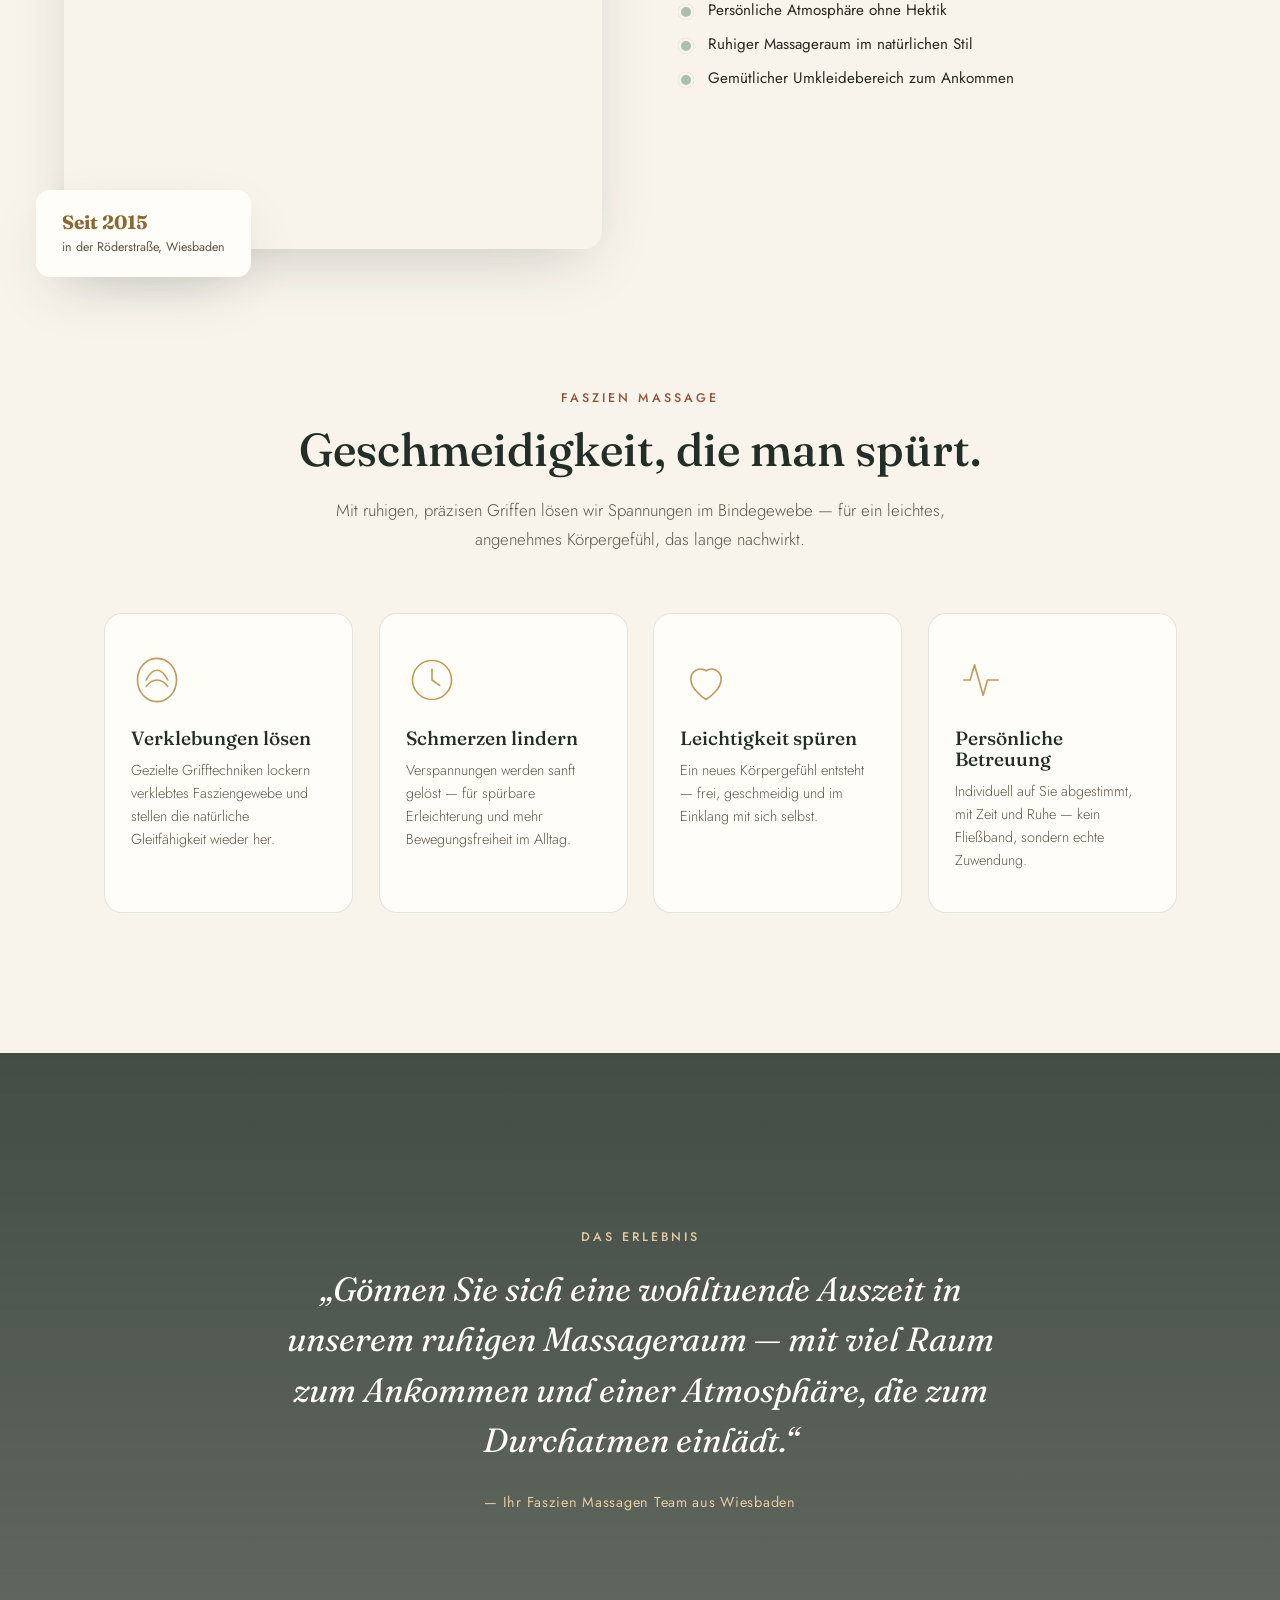
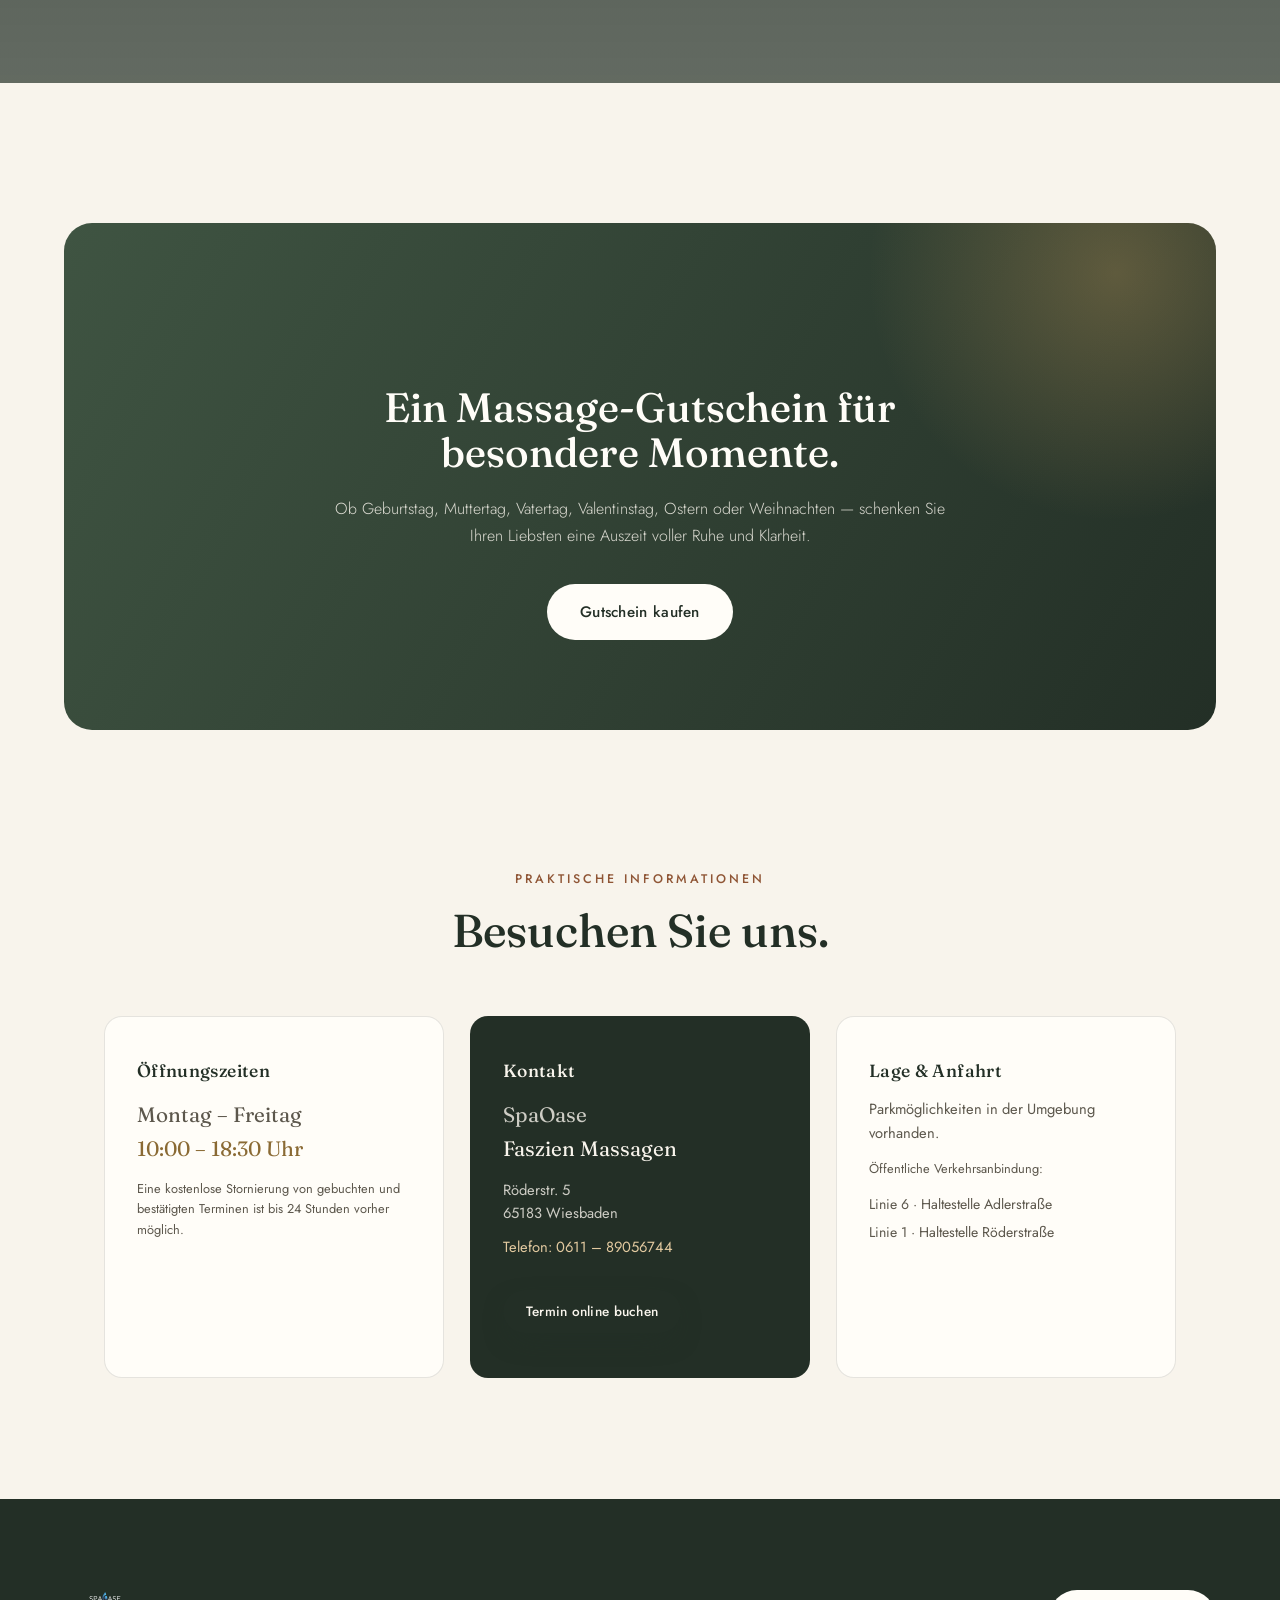
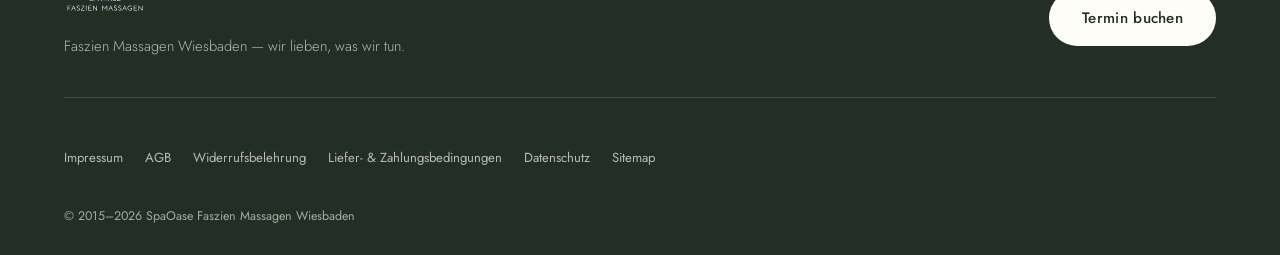
==== commit 99fdc821: "Add AGB page in new design, replacing external Jimdo link in footer" ====
--- a/index.html
+++ b/index.html
@@ -218,7 +218,7 @@
   </div>
   <nav class="footer-links" aria-label="Rechtliches">
     <a href="impressum.html">Impressum</a>
-    <a href="//www.spaoase.com/j/shop/terms">AGB</a>
+    <a href="agb.html">AGB</a>
     <a href="//www.spaoase.com/j/shop/withdrawal">Widerrufsbelehrung</a>
     <a href="//www.spaoase.com/j/shop/deliveryinfo">Liefer- &amp; Zahlungsbedingungen</a>
     <a href="datenschutz.html">Datenschutz</a>
--- a/styles.css
+++ b/styles.css
@@ -120,17 +120,17 @@
 /* ============ HEADER ============ */
 .site-header{
   position:fixed; top:0; left:0; width:100%; z-index:1000;
-  padding:16px 5vw; display:flex; justify-content:center;
+  padding:12px 5vw; display:flex; justify-content:center;
   background:rgba(35,47,38,.88); backdrop-filter:blur(14px);
   box-shadow:0 8px 30px -18px rgba(0,0,0,.4);
   transition:padding .4s var(--ease), box-shadow .4s var(--ease);
 }
 .site-header.scrolled{
-  padding:11px 5vw; box-shadow:0 10px 34px -16px rgba(0,0,0,.55);
+  padding:9px 5vw; box-shadow:0 10px 34px -16px rgba(0,0,0,.55);
 }
 .header-inner{ width:100%; max-width:1360px; display:flex; align-items:center; justify-content:space-between; gap:24px; }
 .logo{ display:flex; flex-direction:column; line-height:1; }
-.header-logo-img{ display:block; height:36px; width:auto; }
+.header-logo-img{ display:block; height:72px; width:auto; }
 .footer-logo-img{ height:46px; width:auto; }
 .main-nav{ display:flex; gap:2.2vw; }
 .main-nav a{
@@ -164,7 +164,7 @@
 /* ============ HERO ============ */
 .hero{
   position:relative; min-height:100vh; display:flex; align-items:center; justify-content:center;
-  overflow:hidden; padding-top:80px;
+  overflow:hidden; padding-top:120px;
 }
 .hero-bg{
   position:absolute; inset:0; z-index:0;
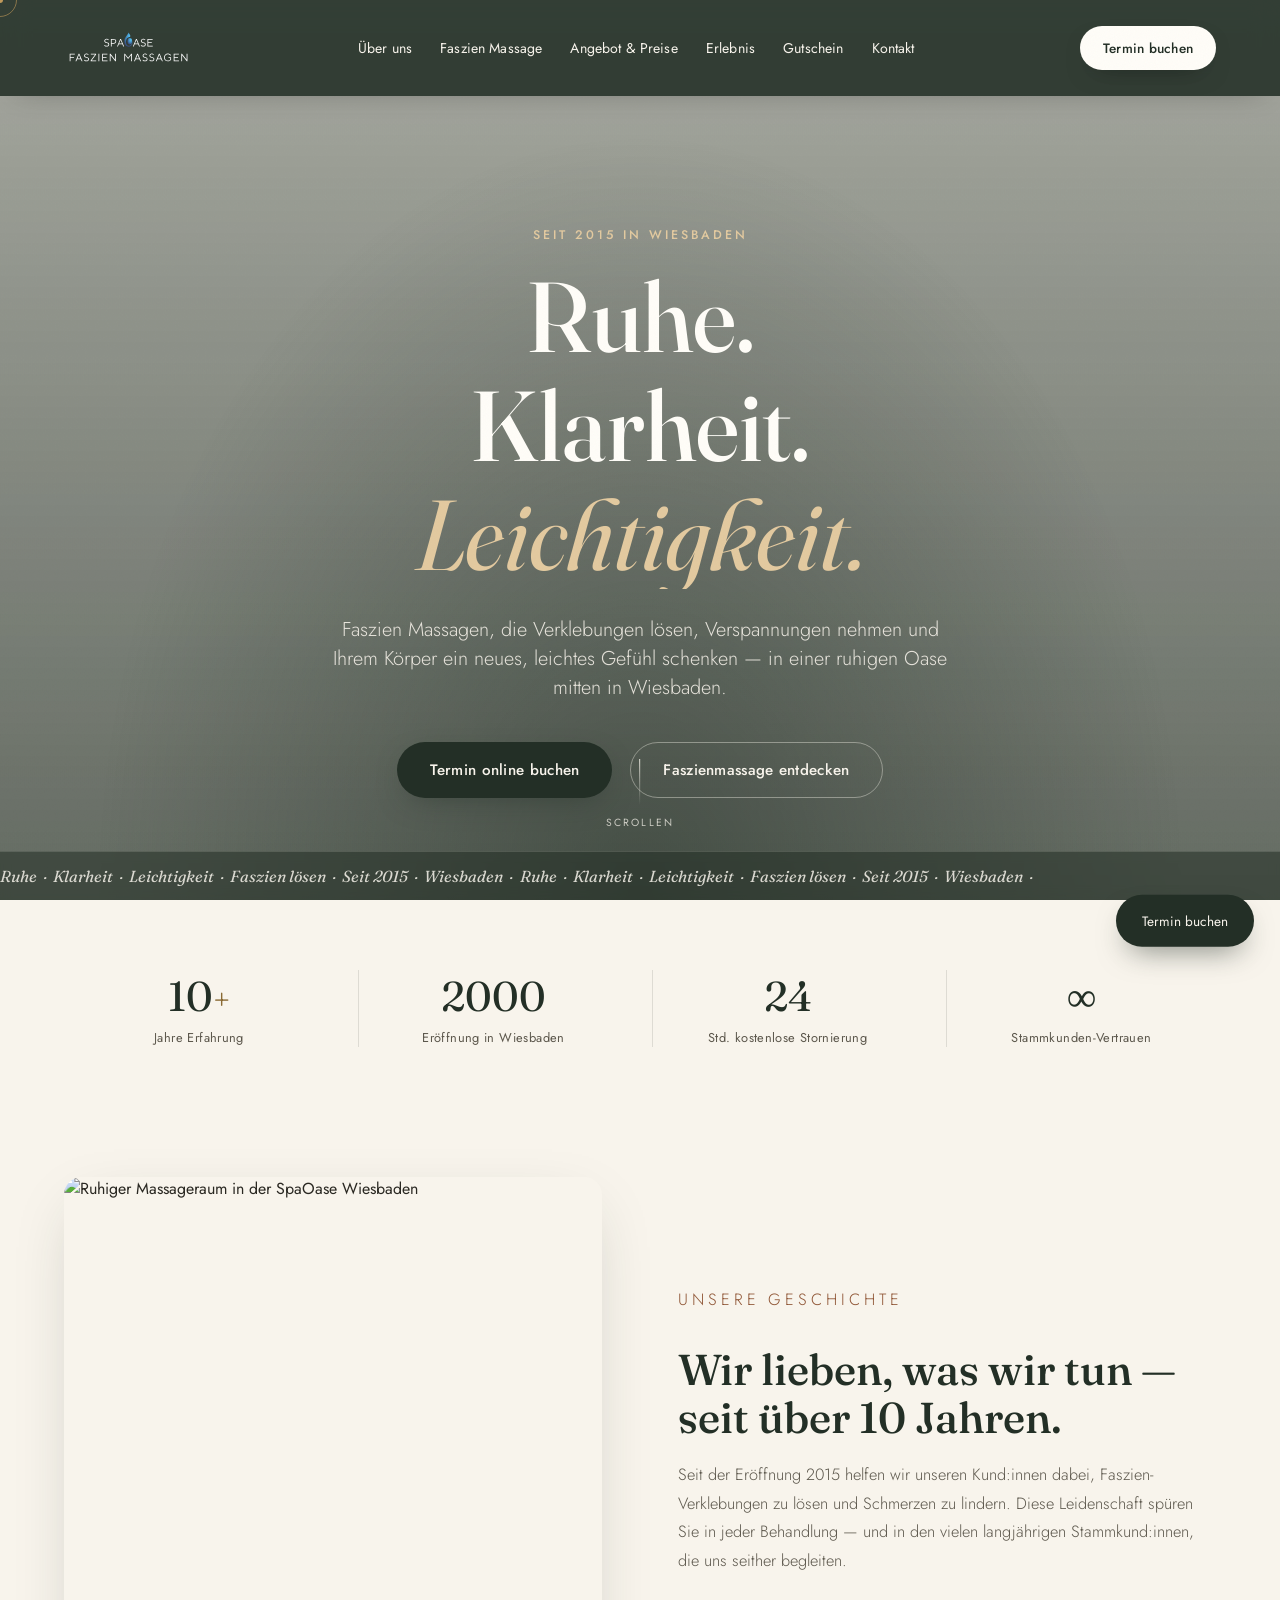
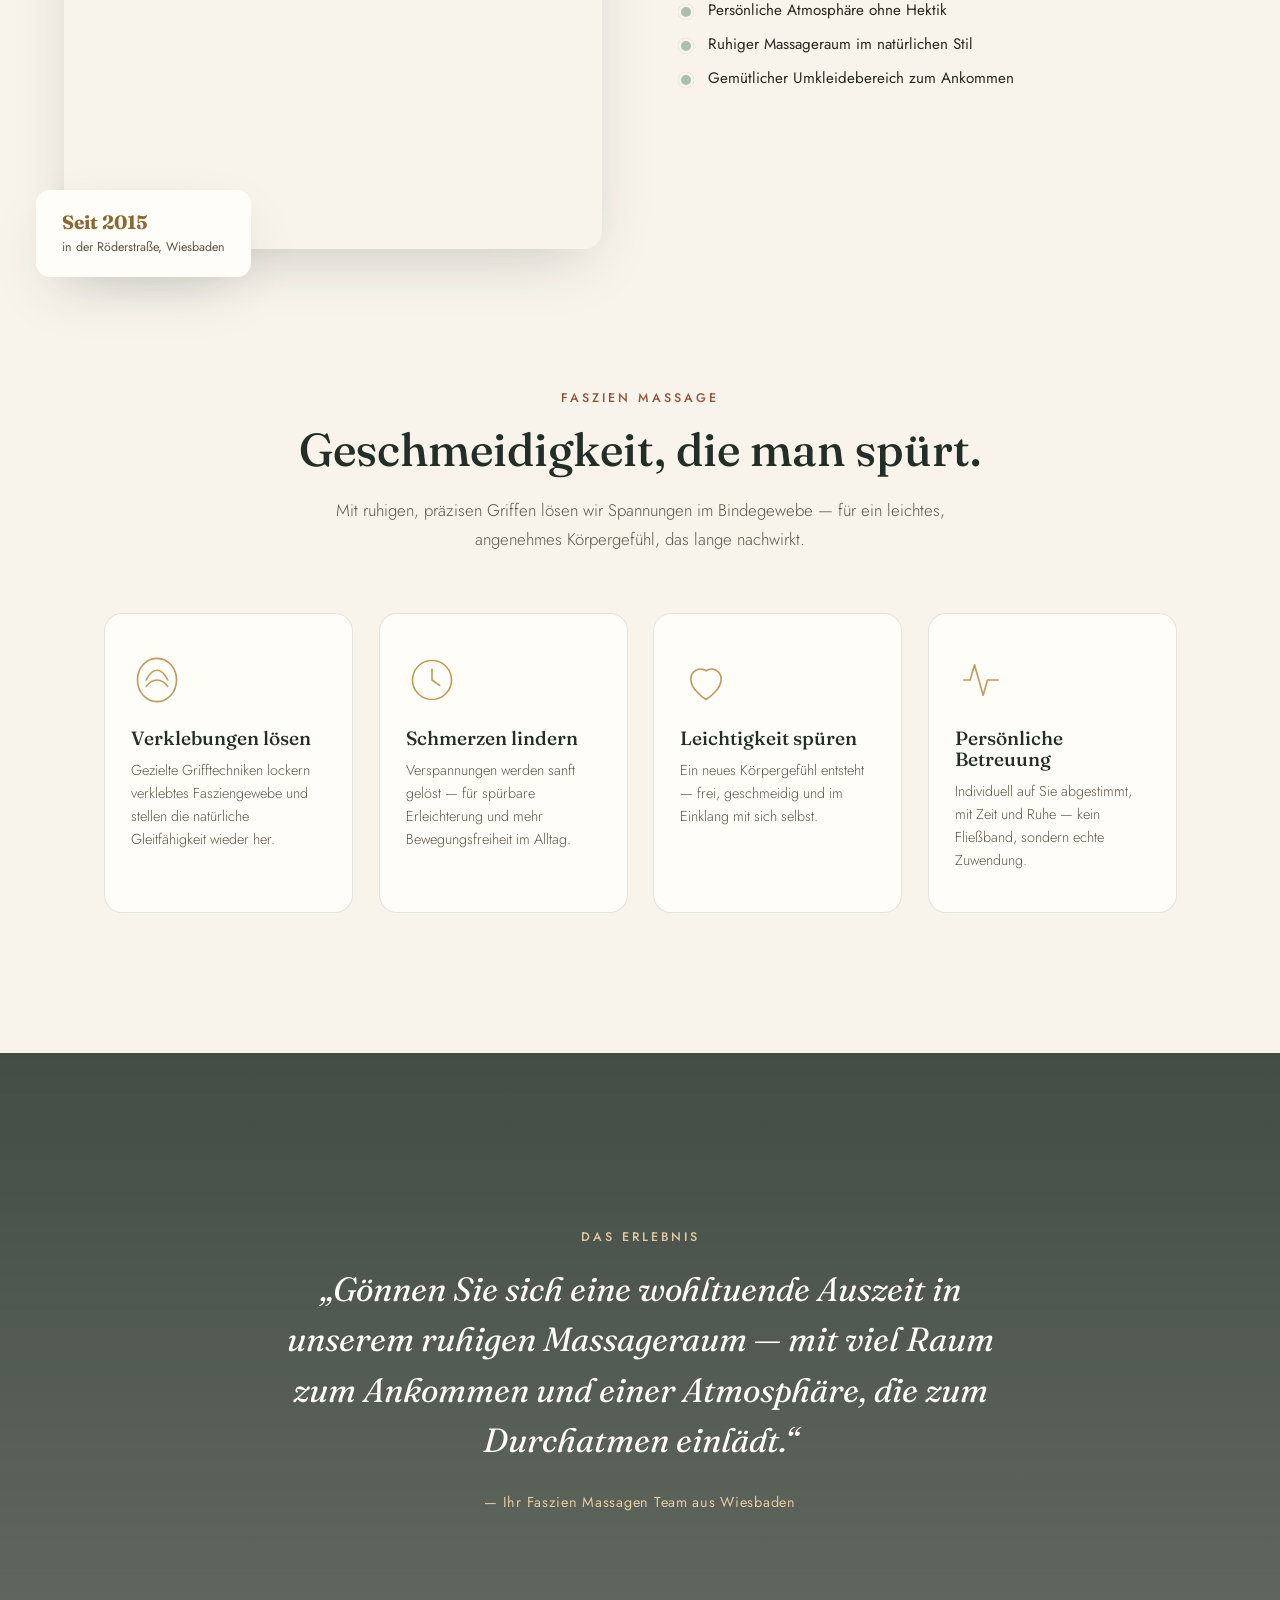
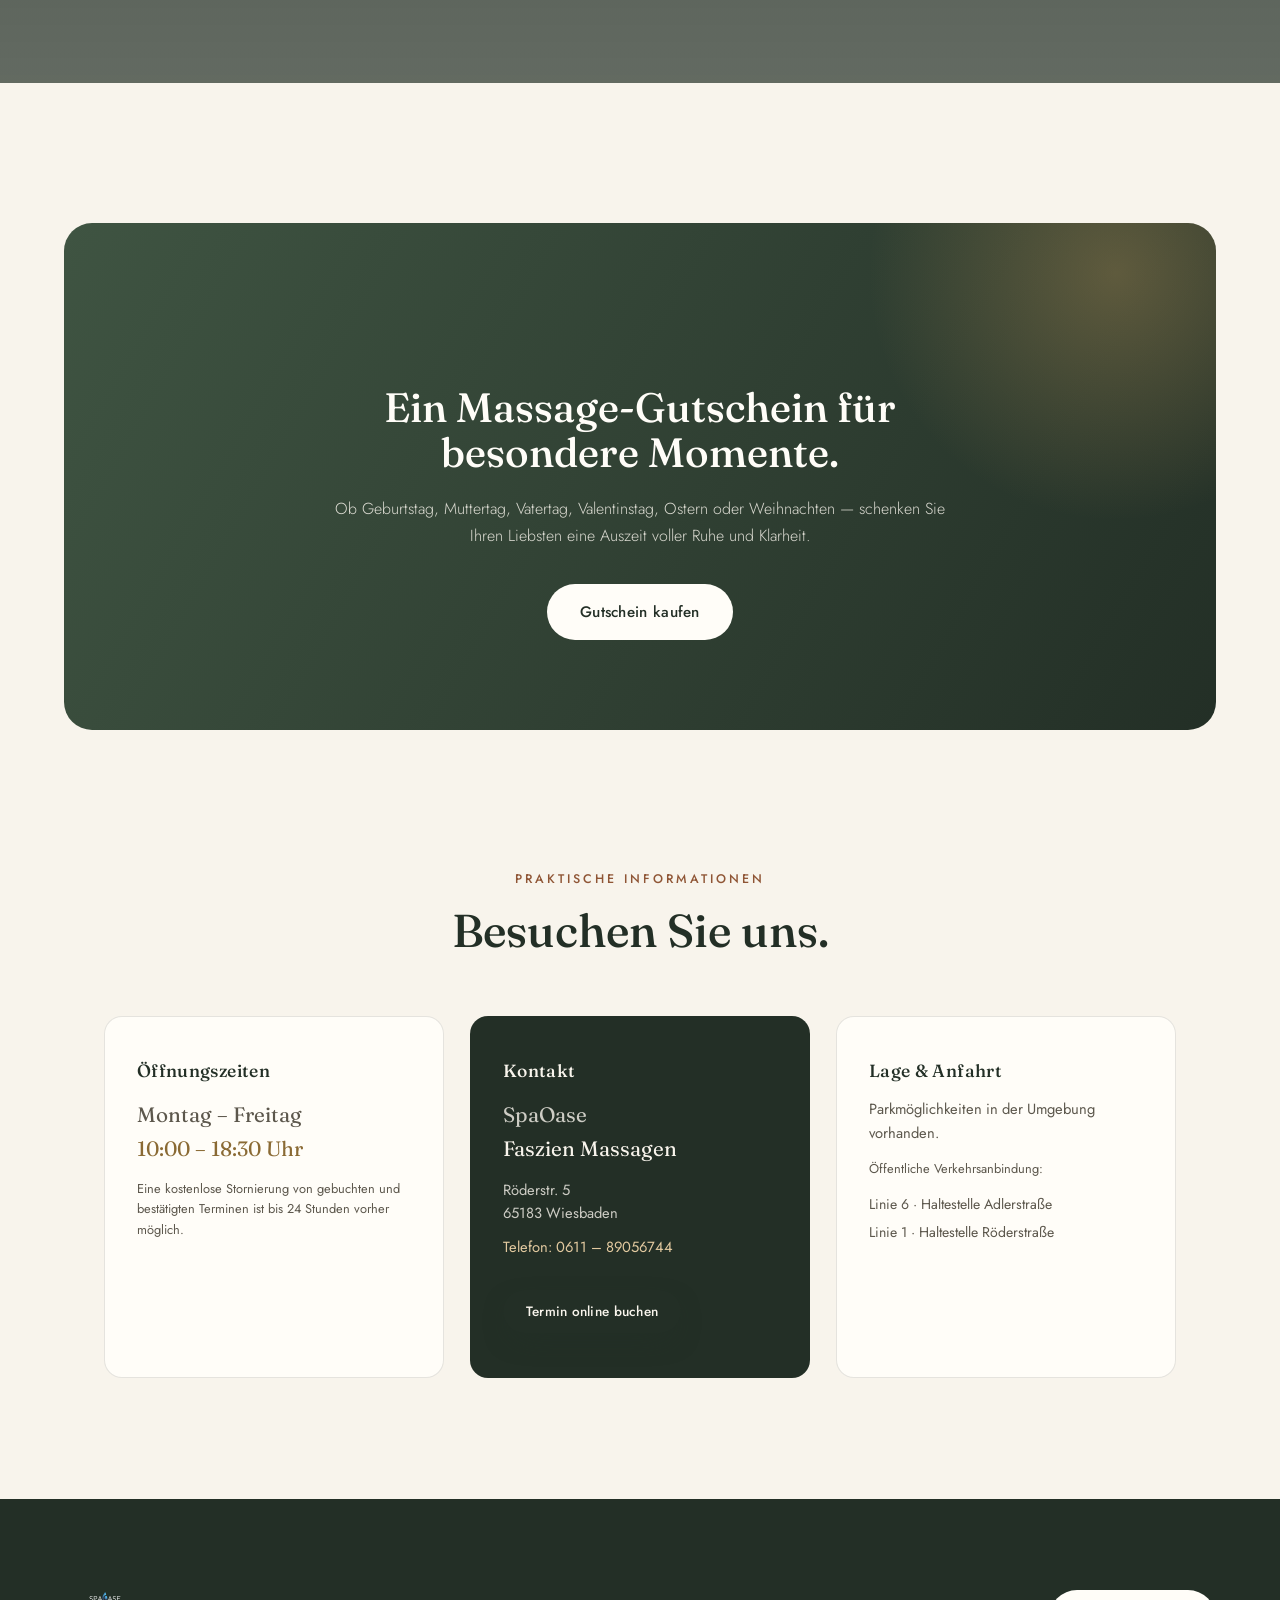
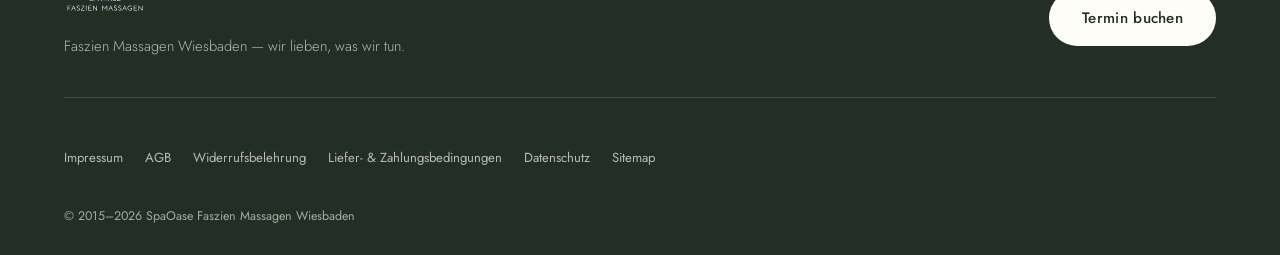
==== commit 9d3da770: "Add Widerrufsbelehrung and Liefer-/Zahlungsbedingungen pages in new design, replacing external Jimdo" ====
--- a/index.html
+++ b/index.html
@@ -219,8 +219,8 @@
   <nav class="footer-links" aria-label="Rechtliches">
     <a href="impressum.html">Impressum</a>
     <a href="agb.html">AGB</a>
-    <a href="//www.spaoase.com/j/shop/withdrawal">Widerrufsbelehrung</a>
-    <a href="//www.spaoase.com/j/shop/deliveryinfo">Liefer- &amp; Zahlungsbedingungen</a>
+    <a href="widerruf.html">Widerrufsbelehrung</a>
+    <a href="versand.html">Liefer- &amp; Zahlungsbedingungen</a>
     <a href="datenschutz.html">Datenschutz</a>
     <a href="/sitemap/">Sitemap</a>
   </nav>
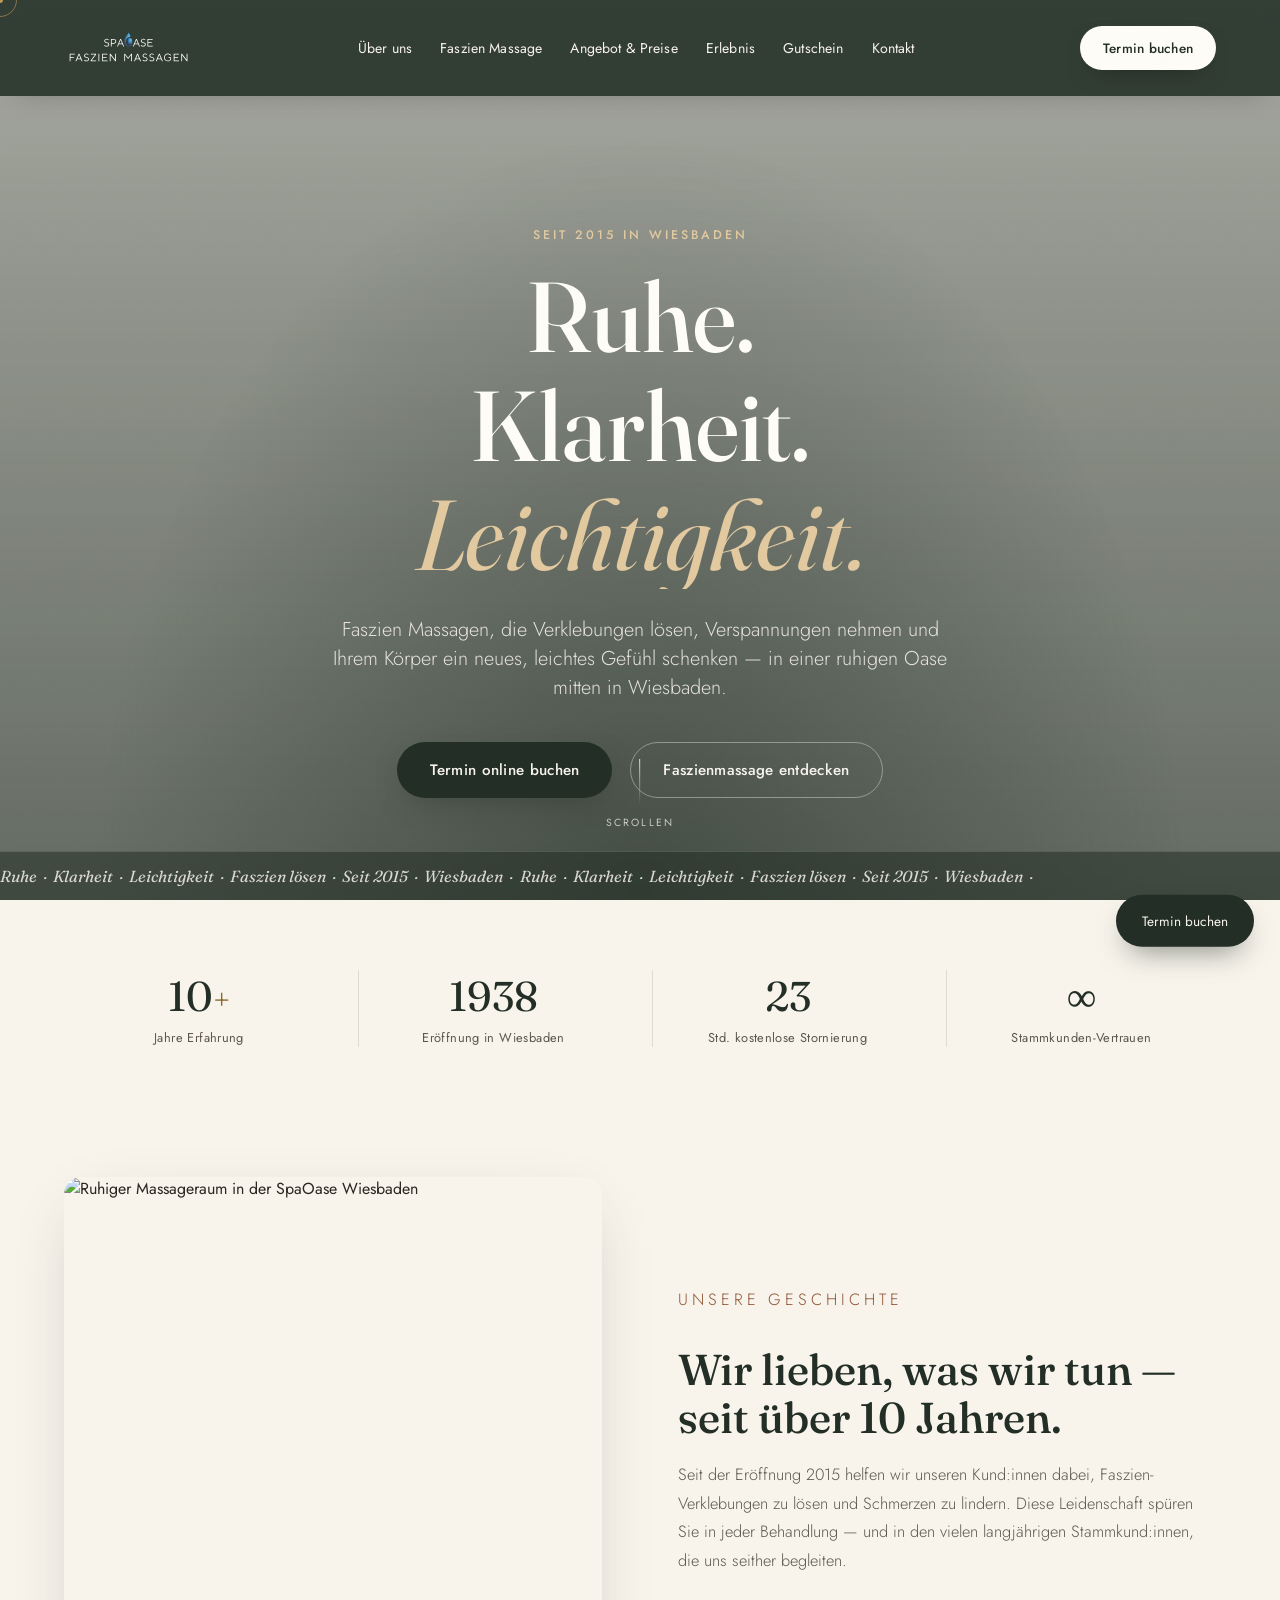
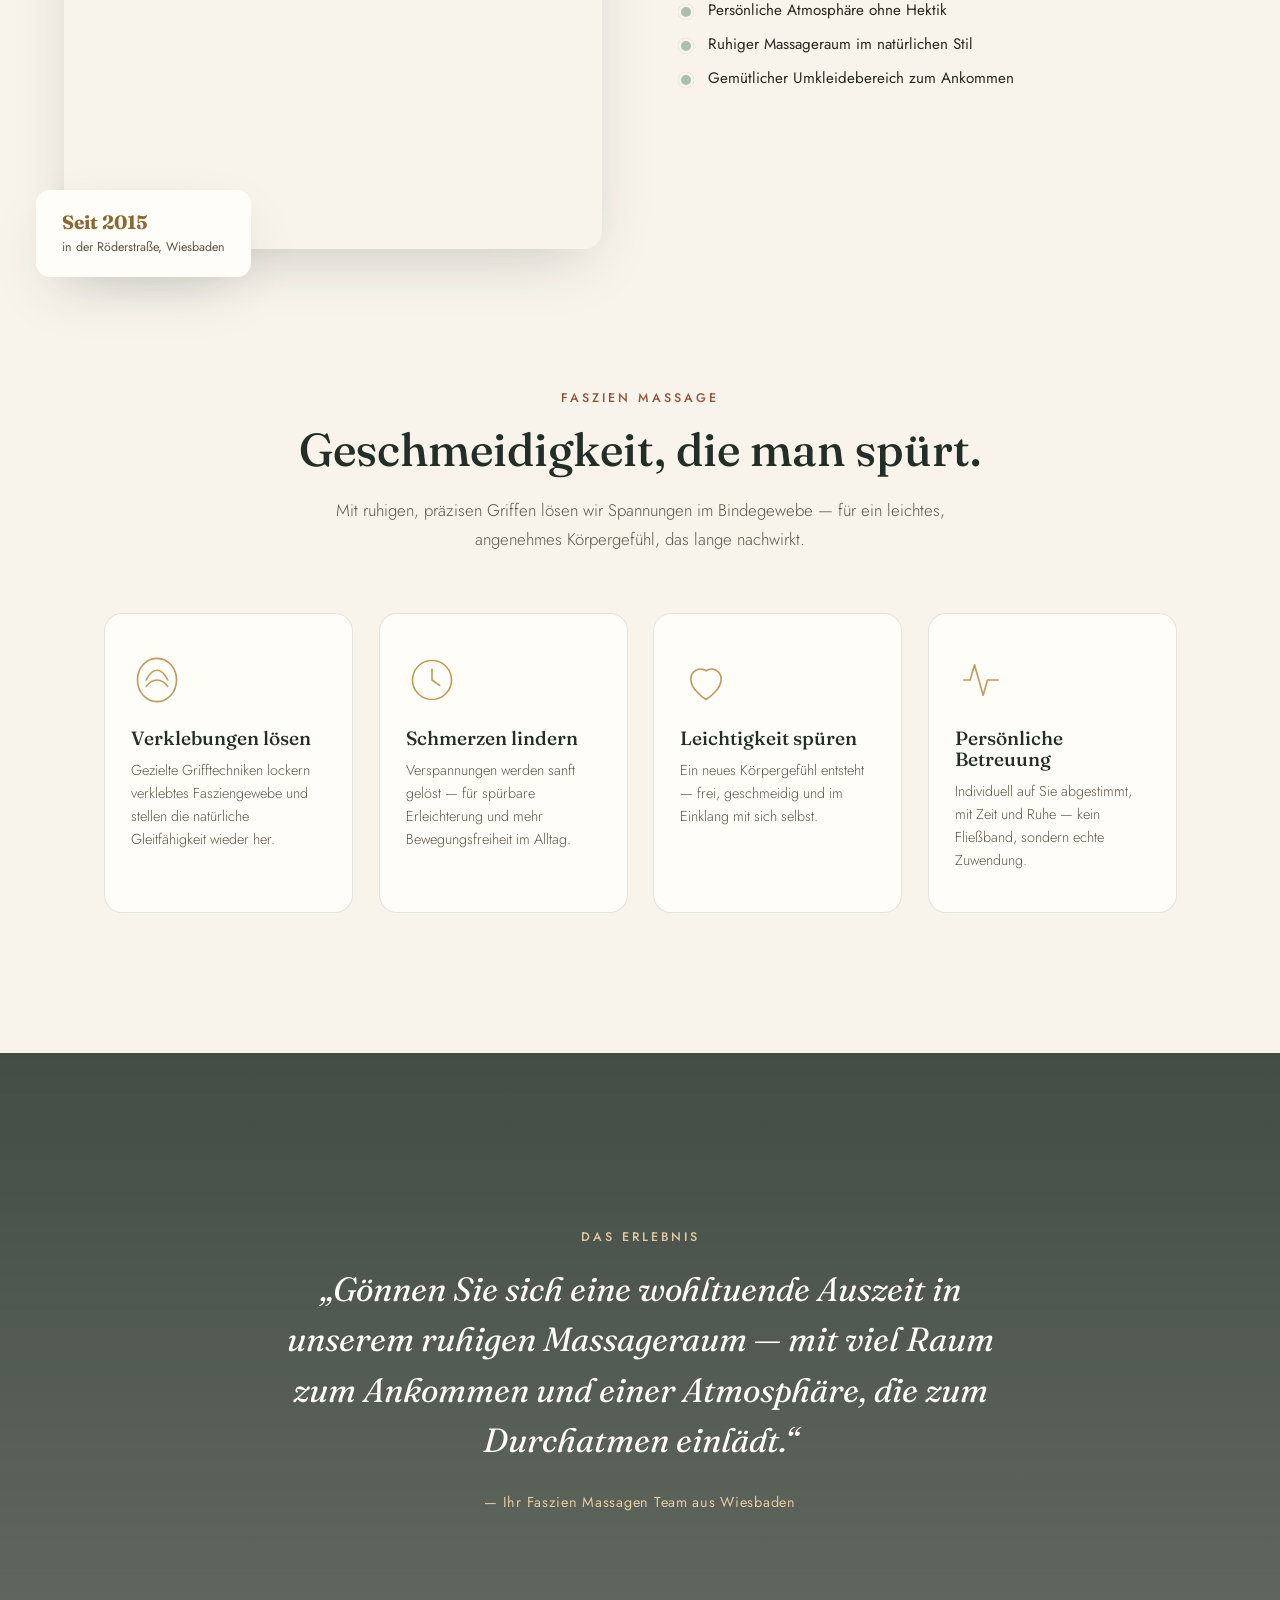
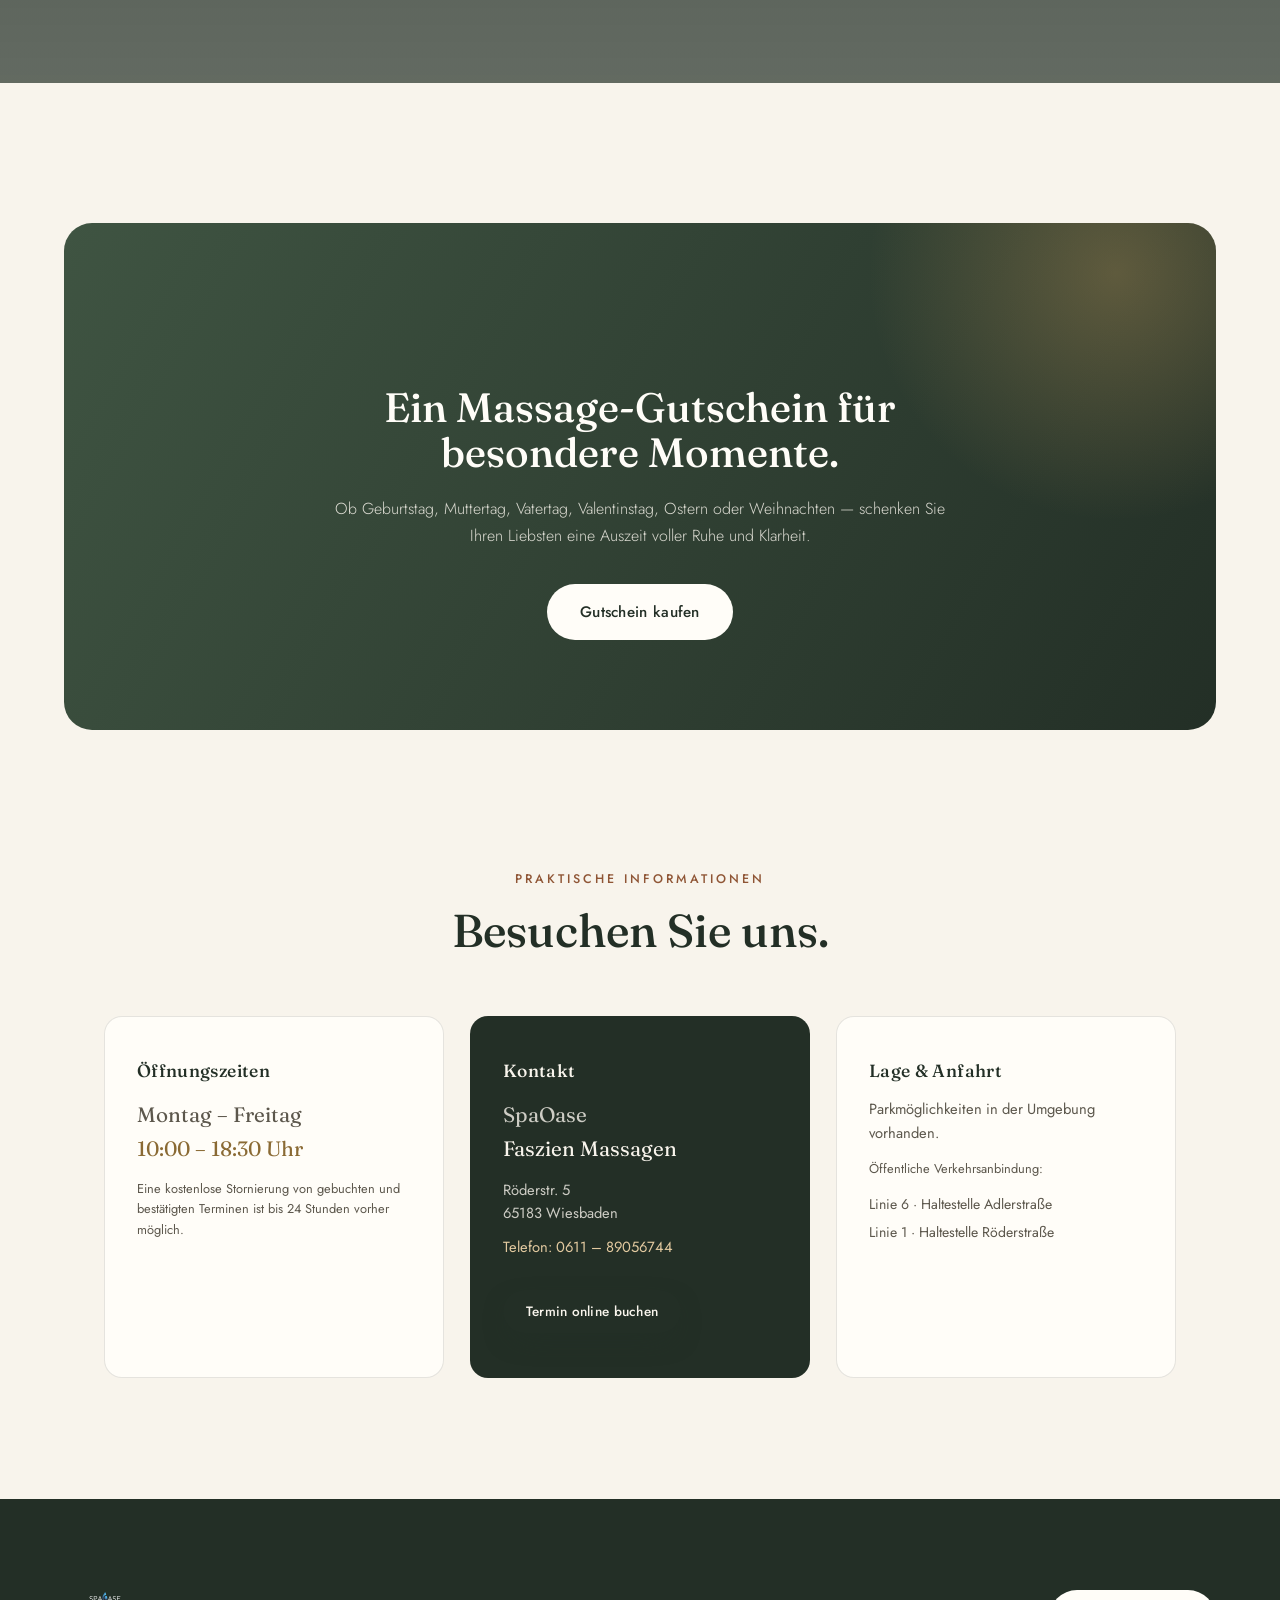
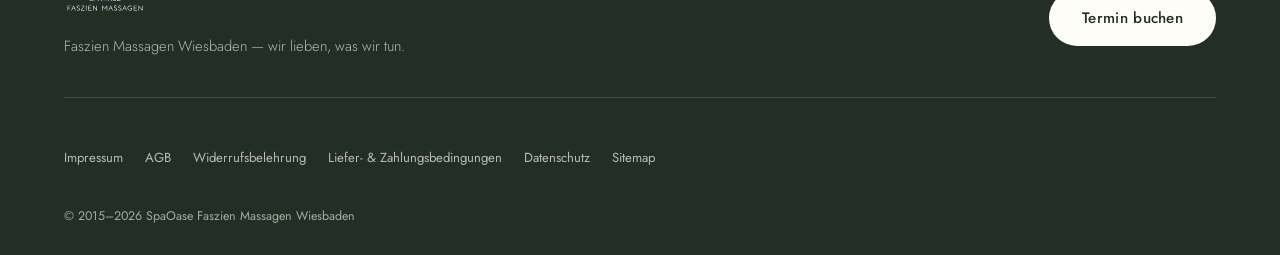
==== commit 67142f79: "Add PayPal voucher purchase page with amount selection and confirmation page" ====
--- a/index.html
+++ b/index.html
@@ -170,7 +170,7 @@
       <p class="eyebrow reveal-up">Verschenken Sie Leichtigkeit</p>
       <h2 class="reveal-up delay-1">Ein Massage-Gutschein für besondere Momente.</h2>
       <p class="reveal-up delay-2">Ob Geburtstag, Muttertag, Vatertag, Valentinstag, Ostern oder Weihnachten &mdash; schenken Sie Ihren Liebsten eine Auszeit voller Ruhe und Klarheit.</p>
-      <a href="https://www.spaoase.com/massage-gutschein-kaufen/" target="_blank" rel="noopener" class="btn btn-light reveal-up delay-3">Gutschein kaufen</a>
+      <a href="massage-gutschein-kaufen.html" class="btn btn-light reveal-up delay-3">Gutschein kaufen</a>
     </div>
   </div>
 </section>
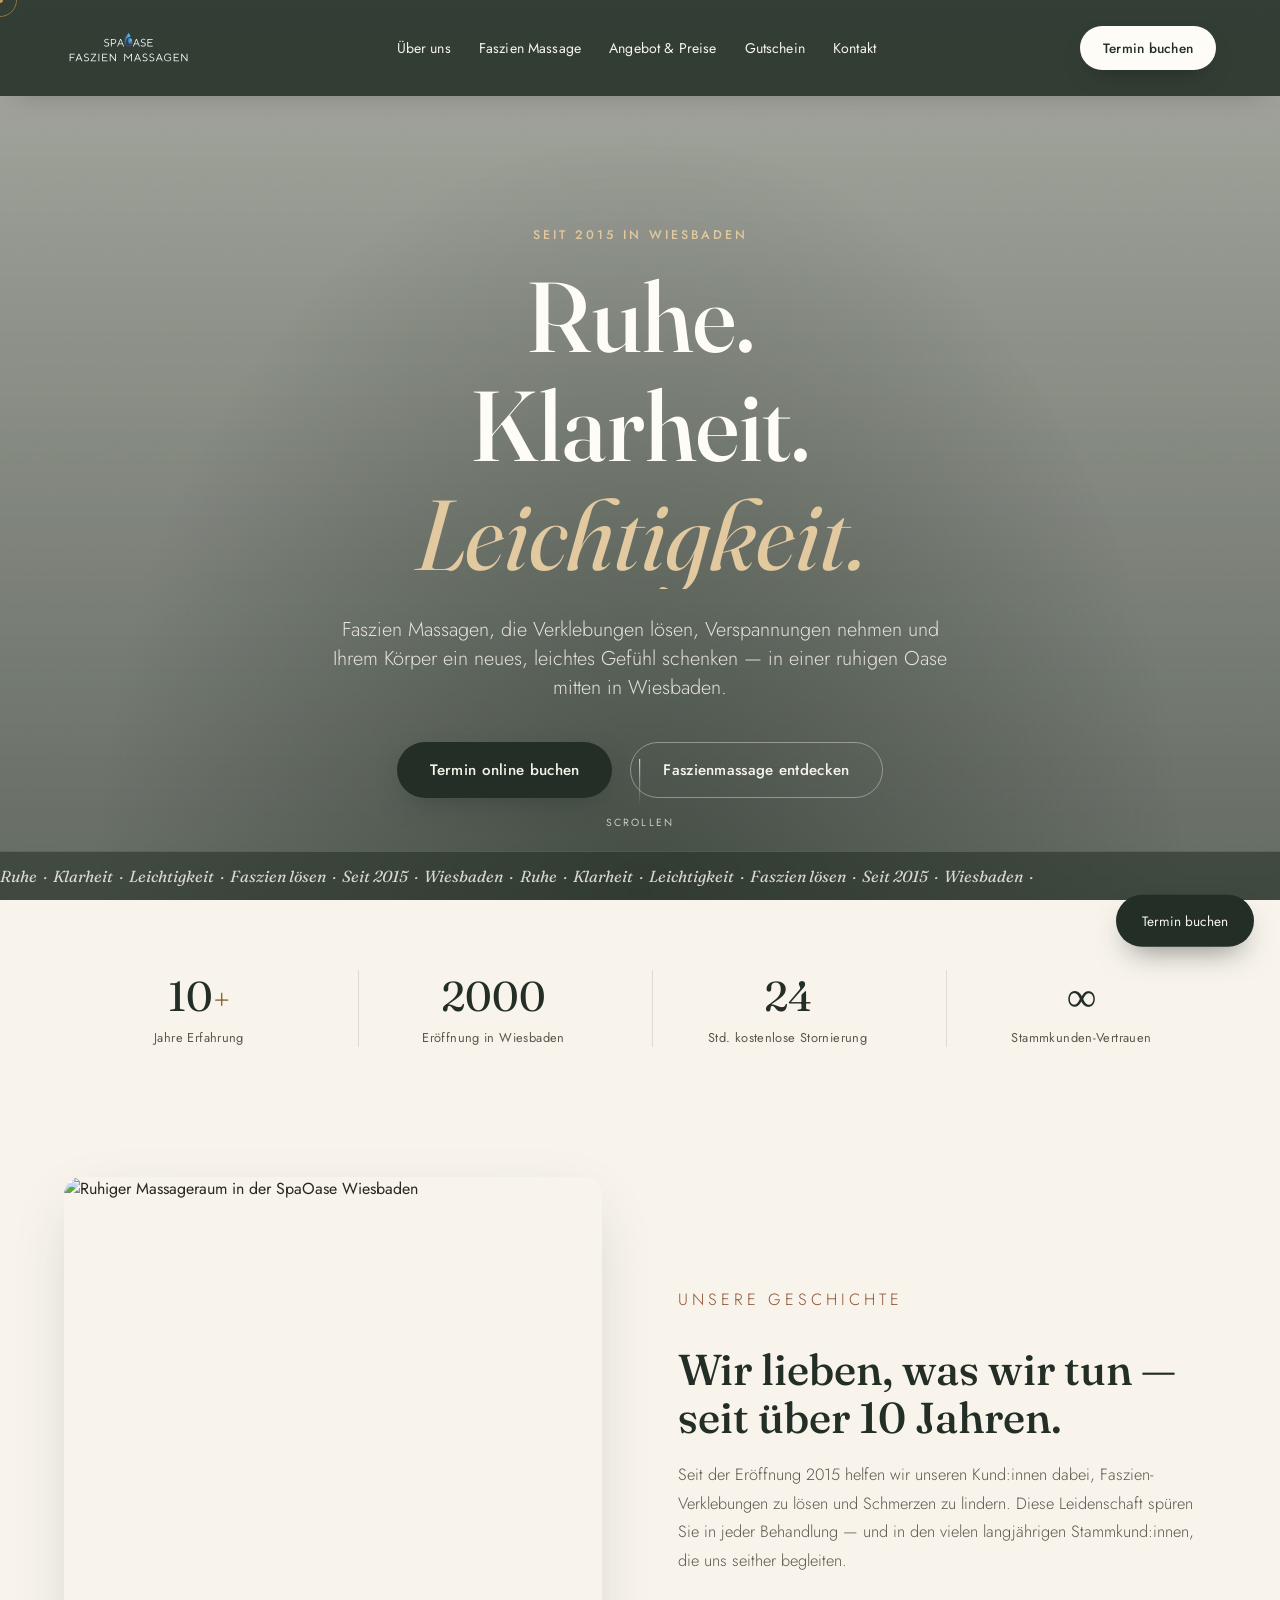
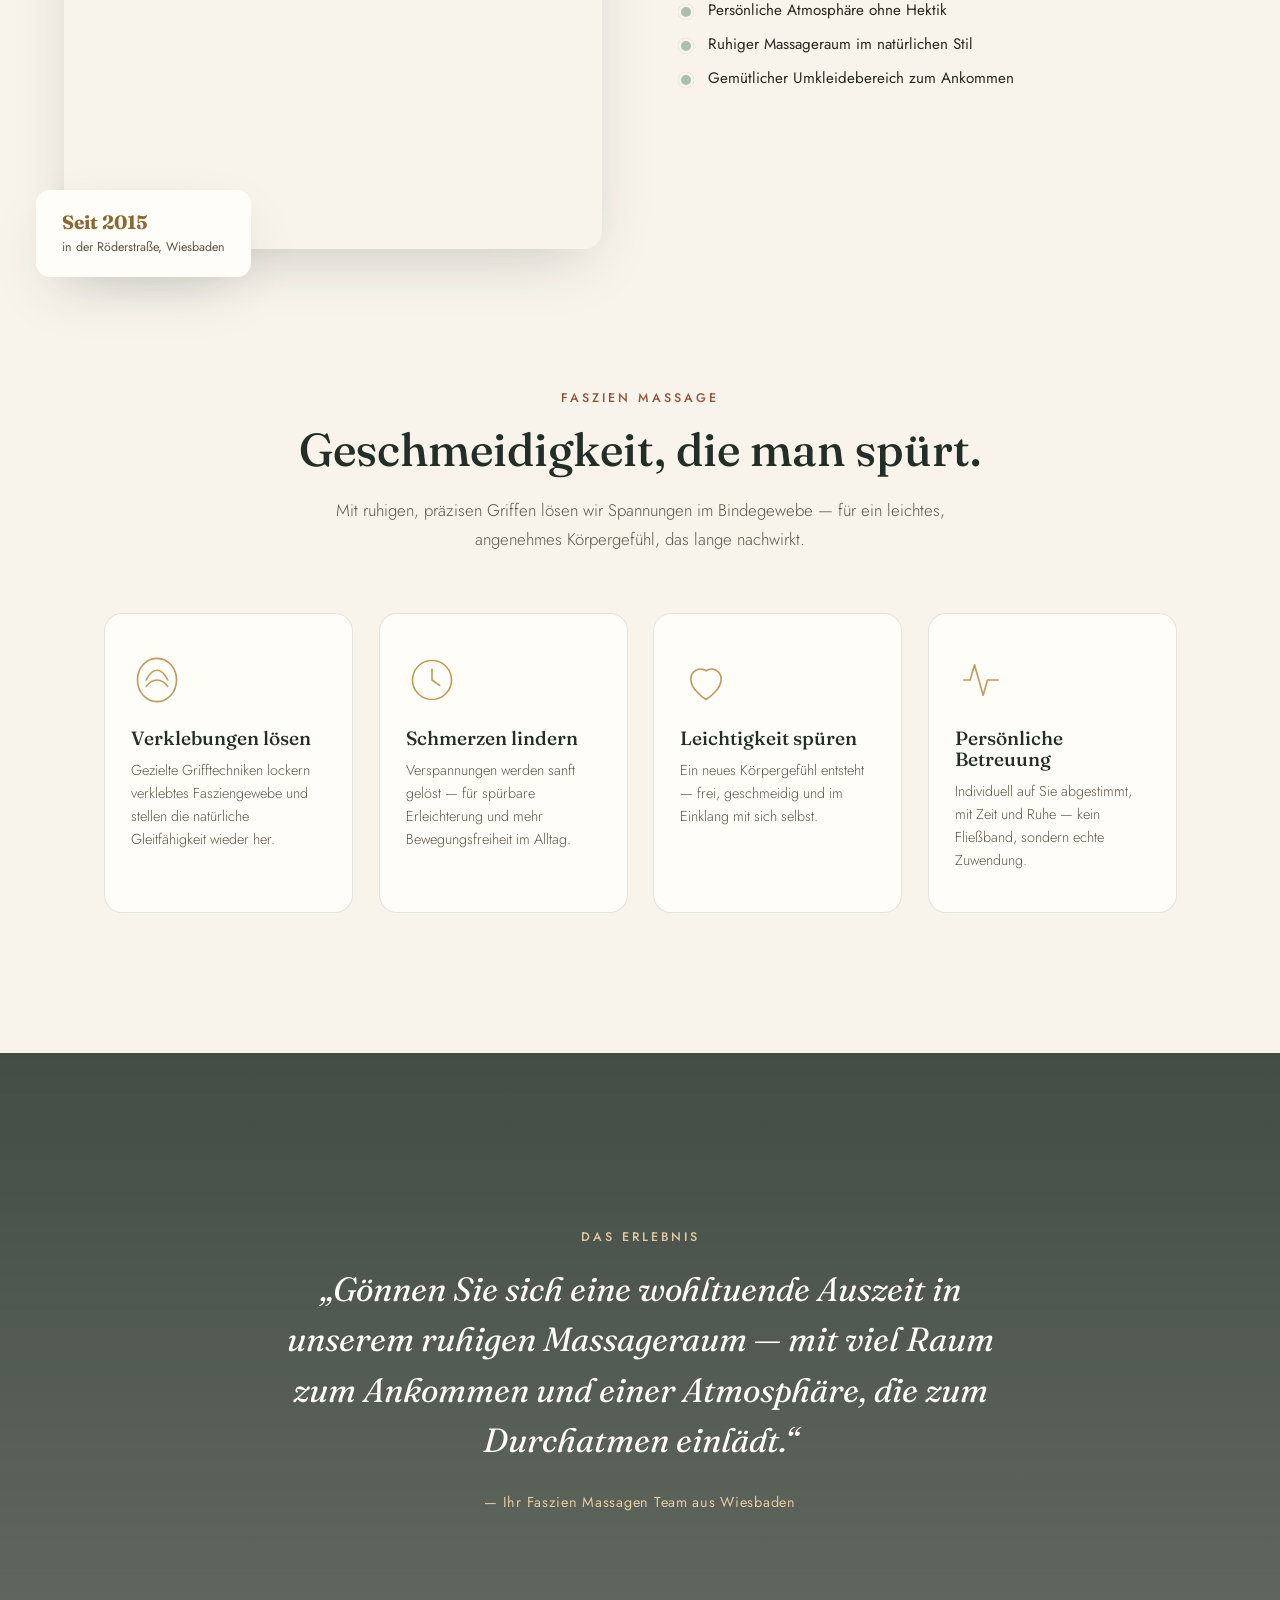
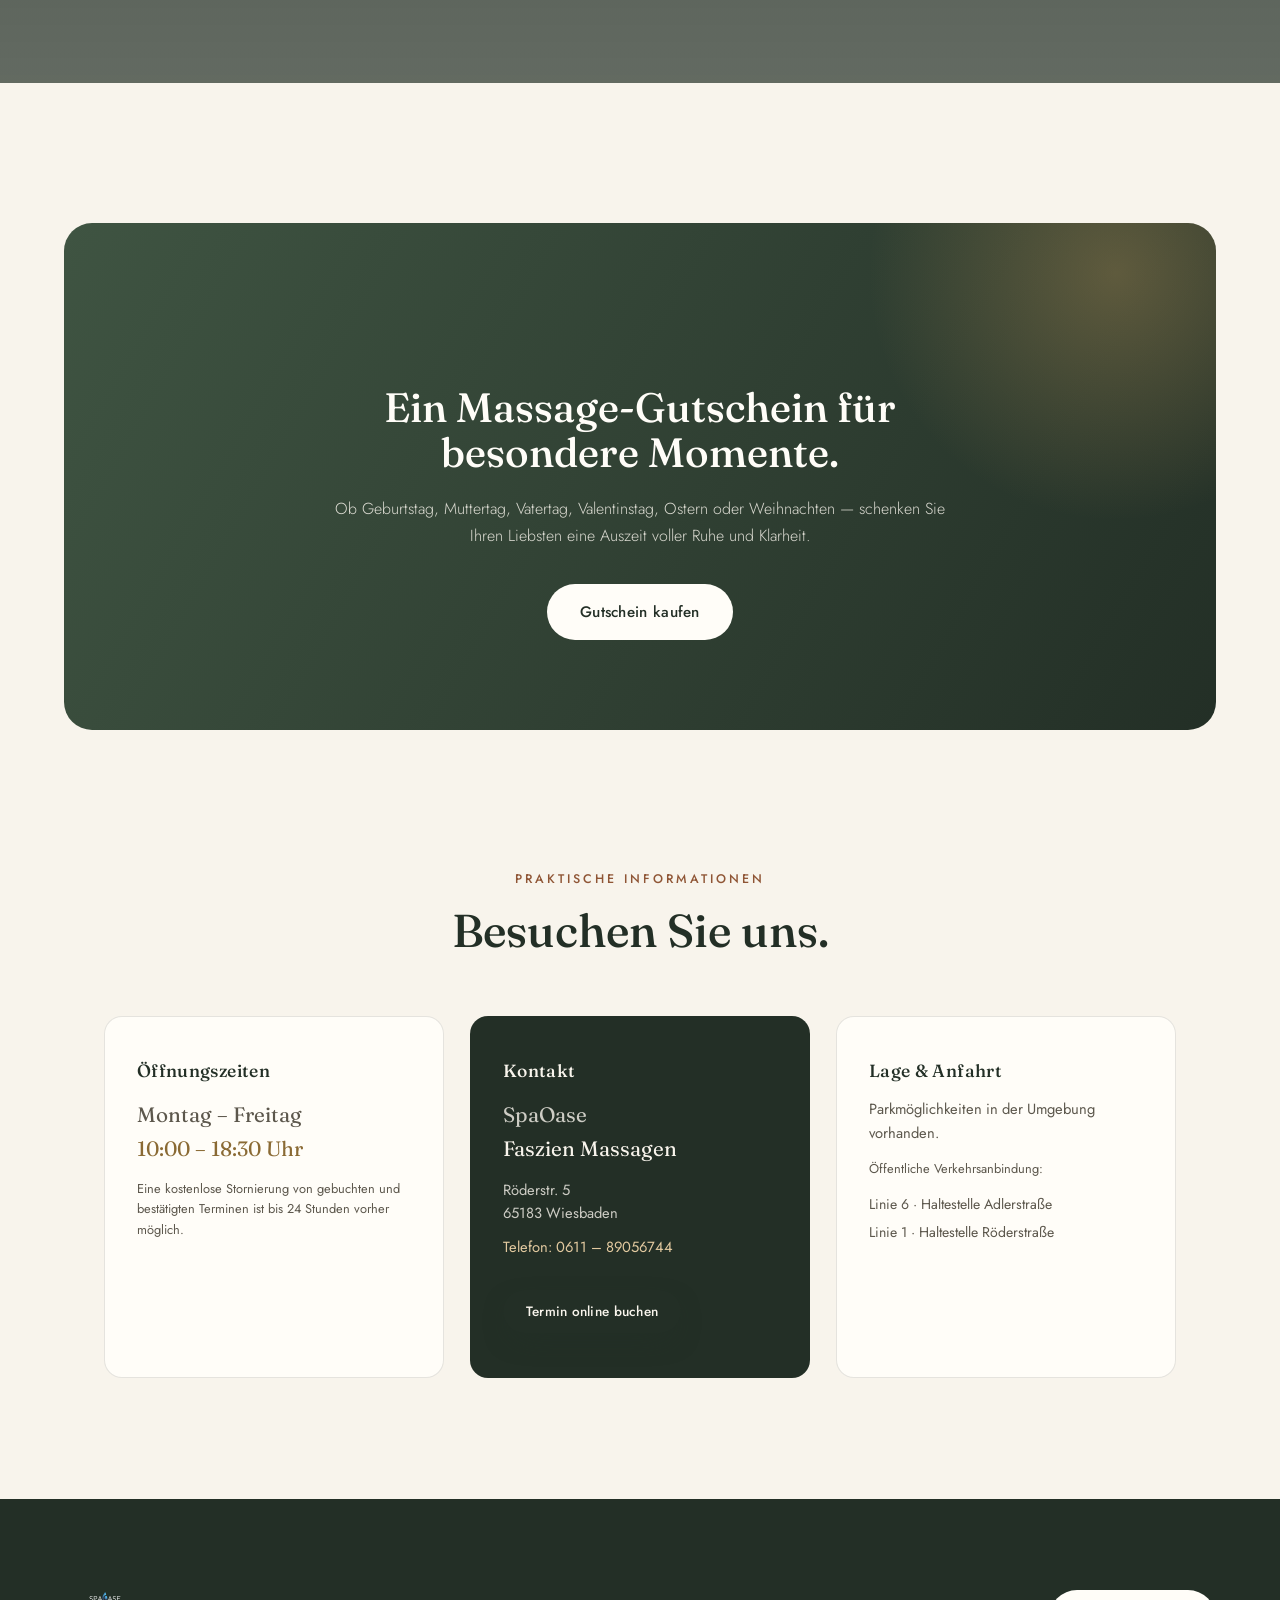
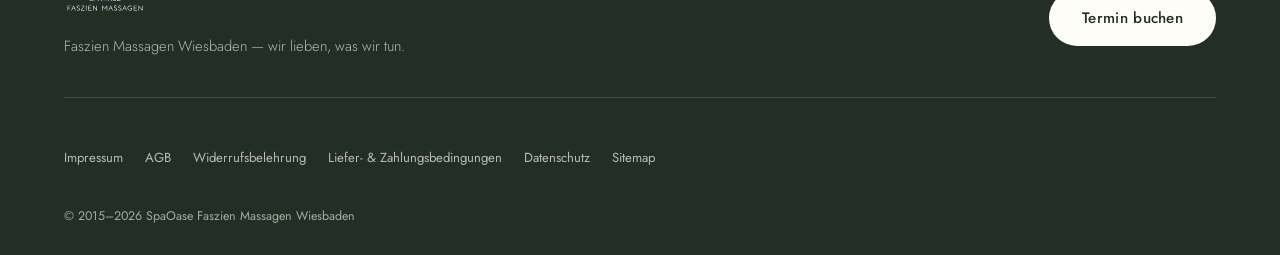
==== commit bf236e72: "Remove Erlebnis link from main and mobile navigation on all pages" ====
--- a/index.html
+++ b/index.html
@@ -30,7 +30,6 @@
       <a href="#ueber">Über uns</a>
       <a href="#massage">Faszien Massage</a>
       <a href="massage-angebot.html">Angebot &amp; Preise</a>
-      <a href="#erlebnis">Erlebnis</a>
       <a href="#gutschein">Gutschein</a>
       <a href="#kontakt">Kontakt</a>
     </nav>
@@ -43,7 +42,6 @@
   <a href="#ueber">Über uns</a>
   <a href="#massage">Faszien Massage</a>
   <a href="massage-angebot.html">Angebot &amp; Preise</a>
-  <a href="#erlebnis">Erlebnis</a>
   <a href="#gutschein">Gutschein</a>
   <a href="#kontakt">Kontakt</a>
   <a href="https://app.cituro.com/booking/faszien-massagen-wiesbaden" target="_blank" rel="noopener" class="btn btn-light">Termin buchen</a>
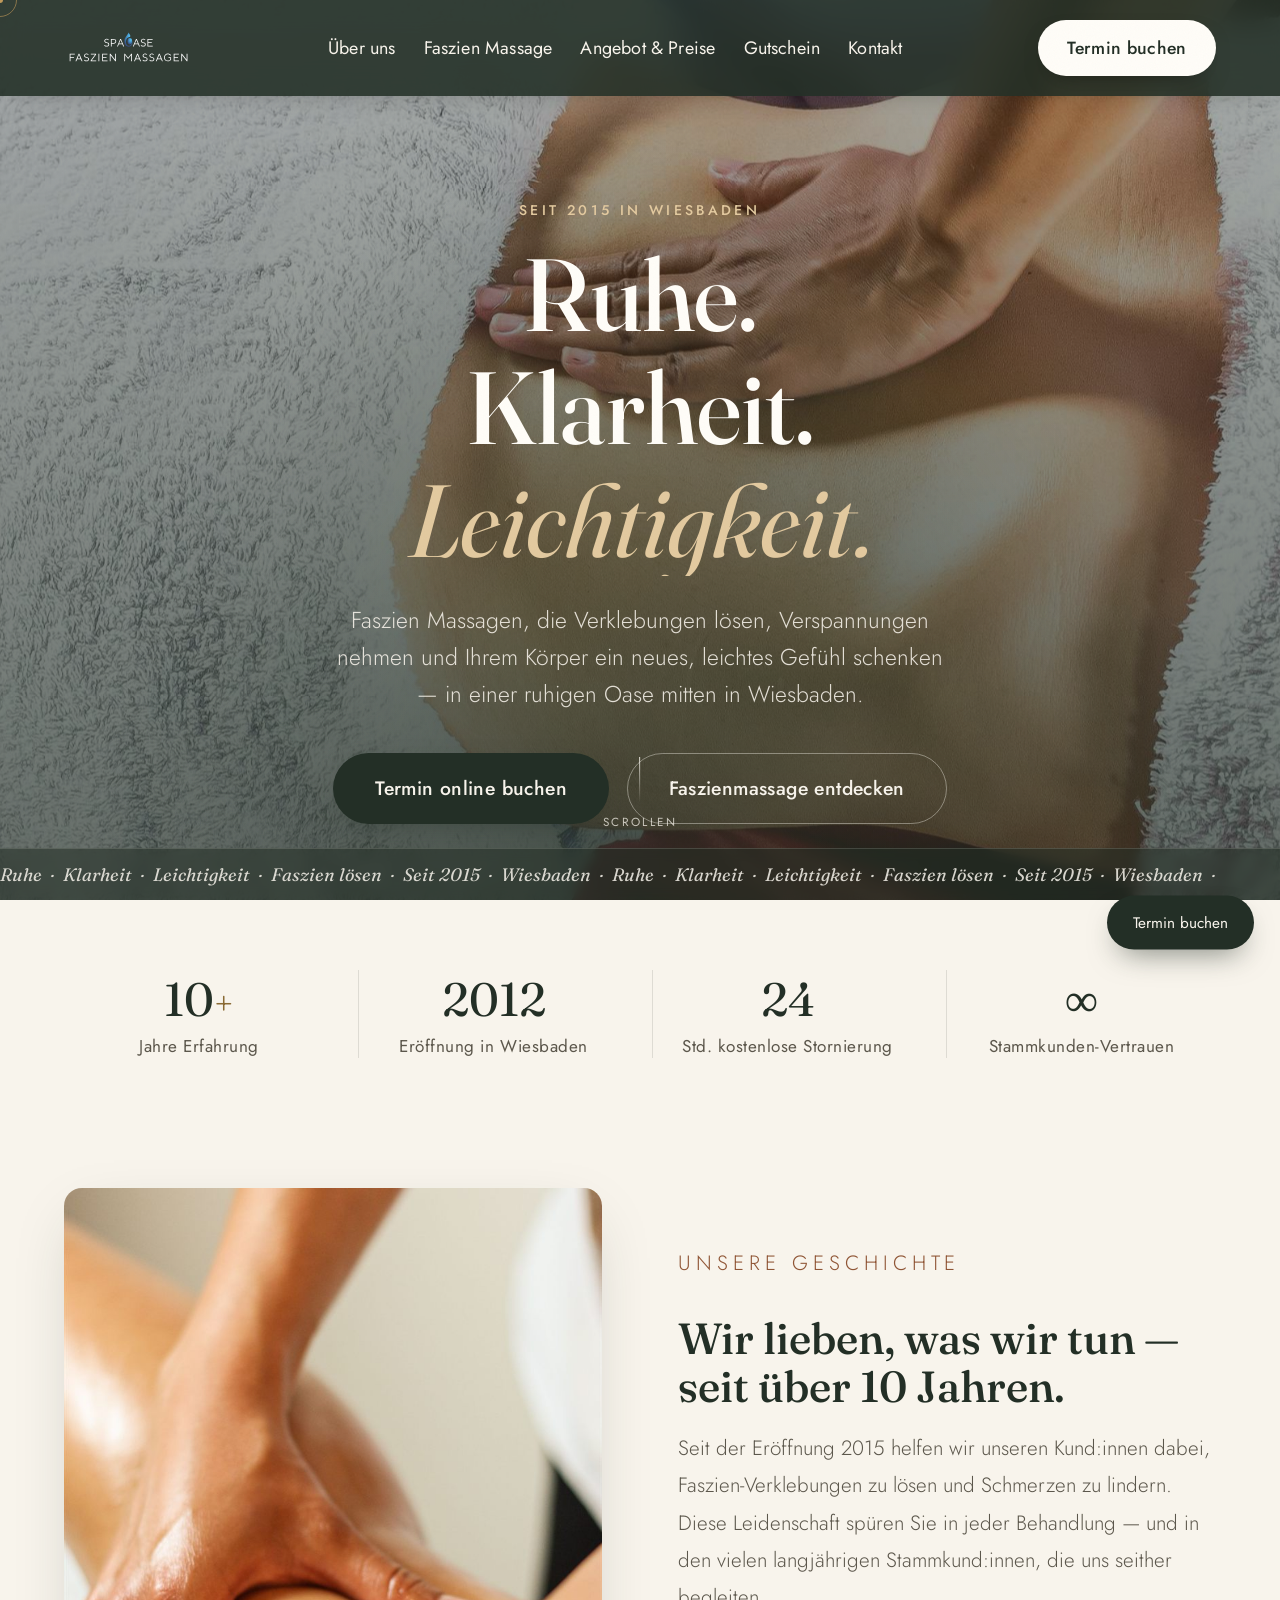
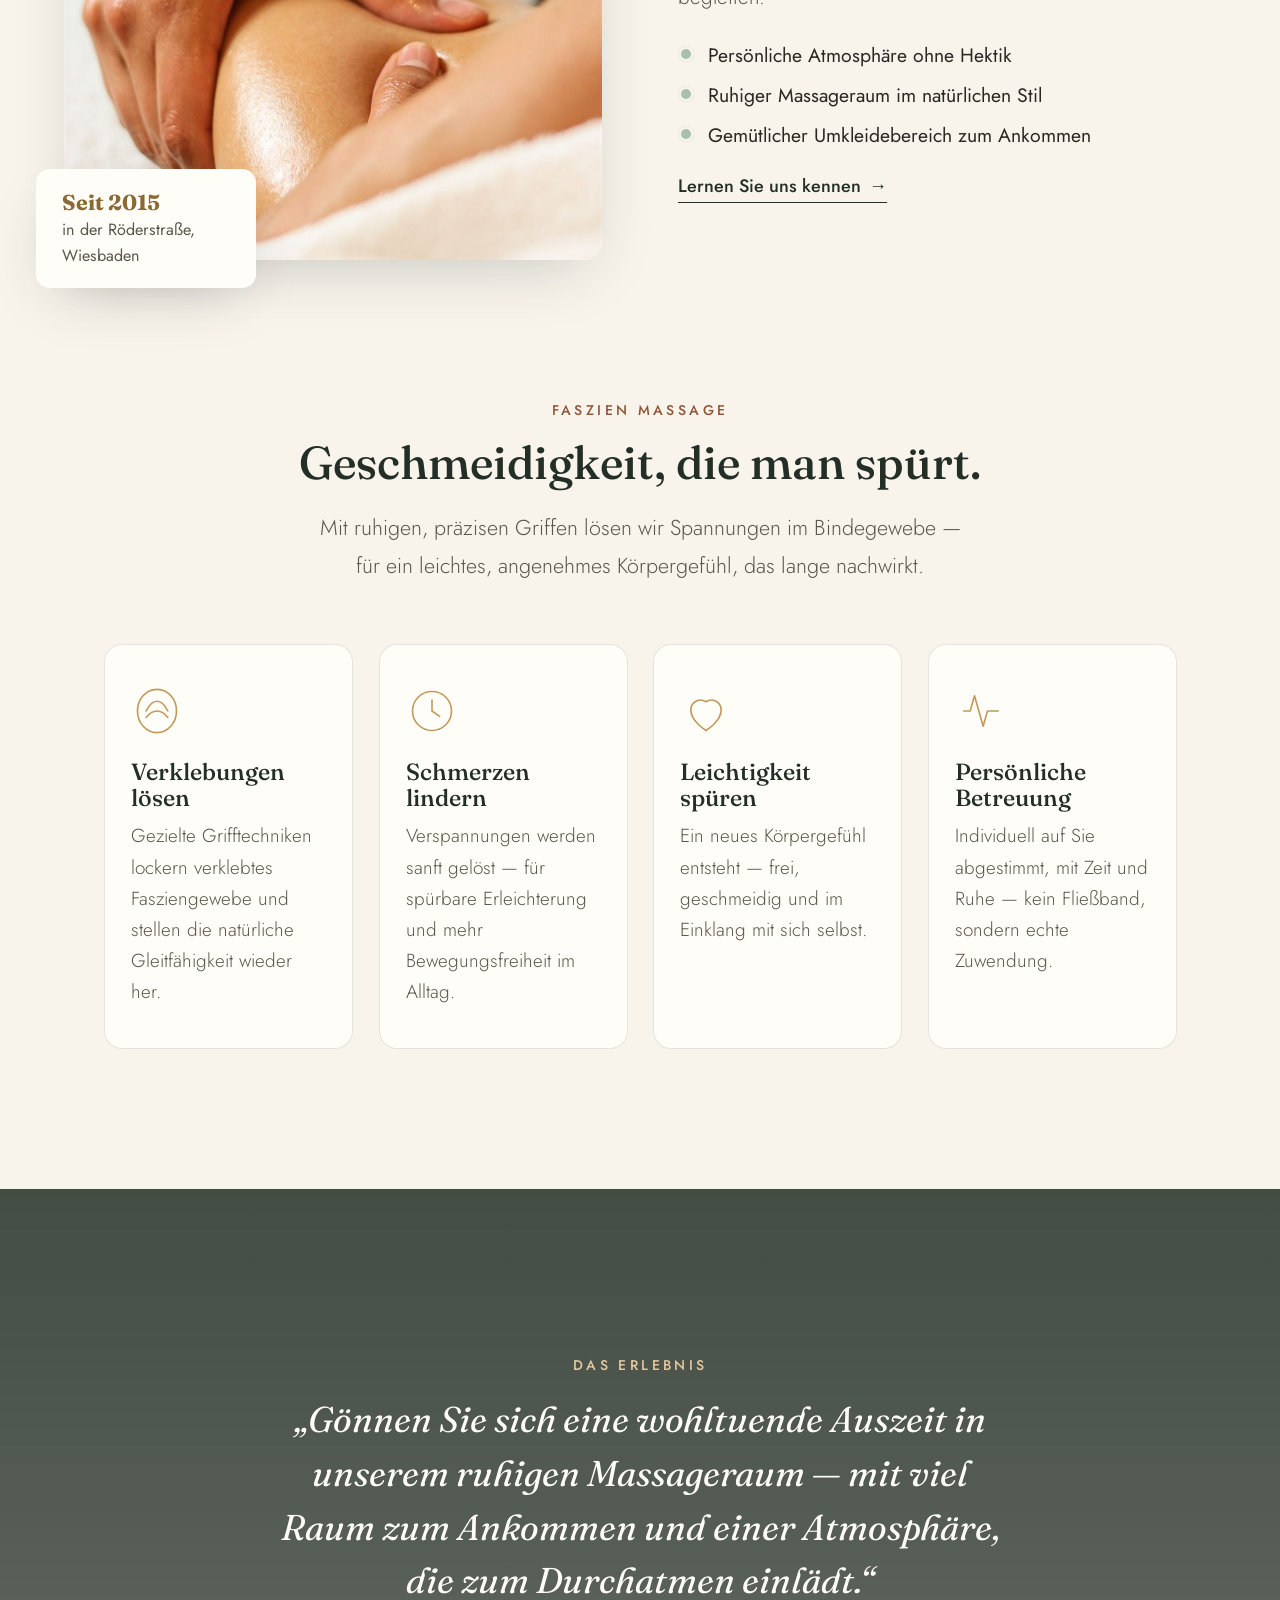
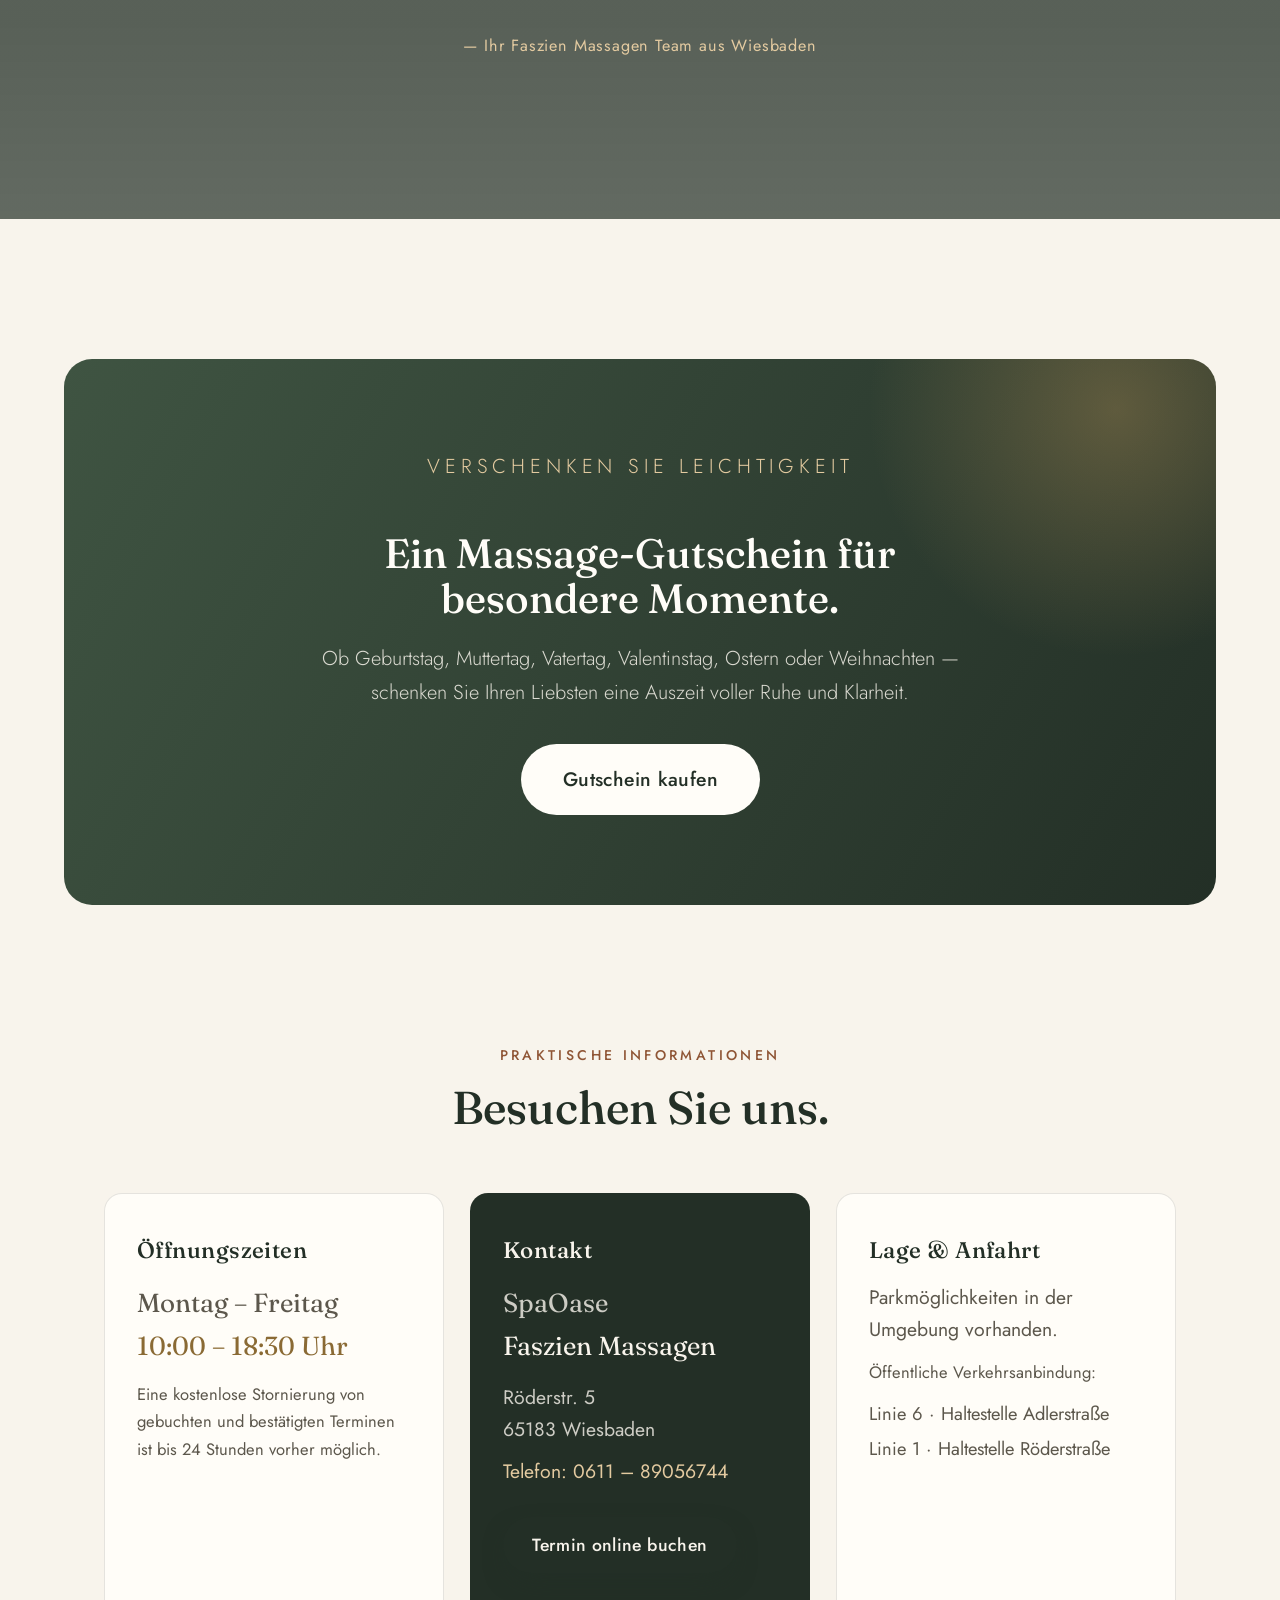
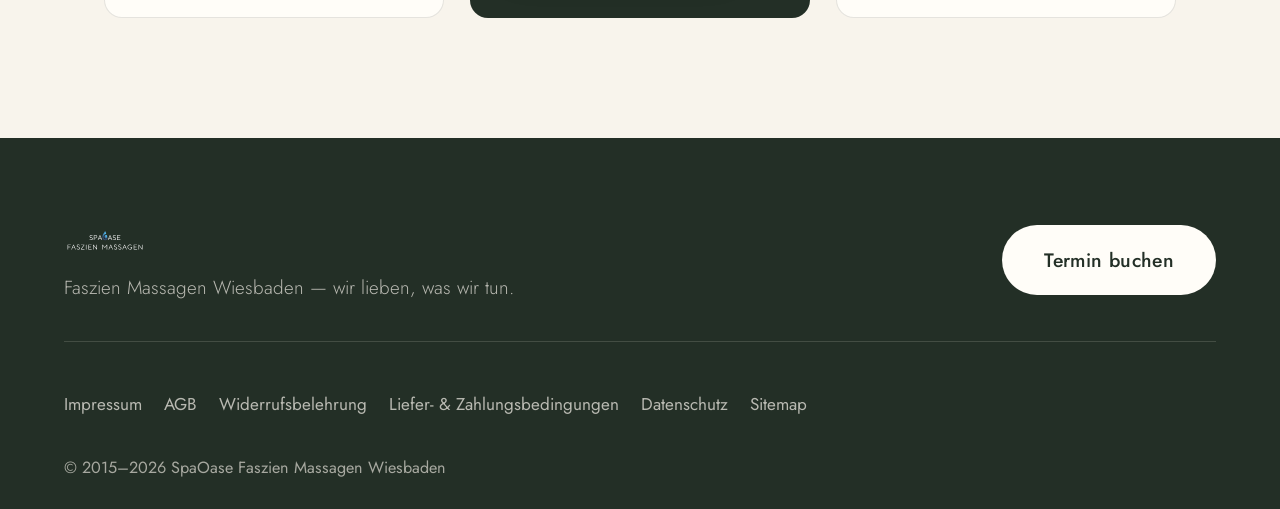
==== commit cb6fcb27: "Replace hero and about-section stock photos with optimized local images" ====
--- a/index.html
+++ b/index.html
@@ -90,7 +90,7 @@
 <section class="about" id="ueber">
   <div class="about-media reveal-scale">
     <div class="media-frame">
-      <img src="https://images.unsplash.com/photo-1600334129128-685c5582fd35?q=80&w=1200&auto=format&fit=crop" alt="Ruhiger Massageraum in der SpaOase Wiesbaden" width="1200" height="1500" loading="lazy" decoding="async">
+      <img src="about-photo.jpg" alt="Wohltuende Faszien Massage in der SpaOase Wiesbaden" width="788" height="1400" loading="lazy" decoding="async">
     </div>
     <div class="media-badge">
       <strong>Seit 2015</strong>
--- a/styles.css
+++ b/styles.css
@@ -28,7 +28,7 @@
 }
 
 *{ box-sizing:border-box; margin:0; padding:0; }
-html{ scroll-behavior:smooth; }
+html{ scroll-behavior:smooth; font-size:112.5%; }
 body{
   font-family:var(--ff-sans);
   color:var(--ink);
@@ -105,11 +105,11 @@
 .btn{
   display:inline-flex; align-items:center; justify-content:center; gap:.5em;
   padding:1.05em 2.1em; border-radius:100px; font-family:var(--ff-sans);
-  font-size:.95rem; letter-spacing:.02em; font-weight:500; cursor:pointer;
+  font-size:1.08rem; letter-spacing:.02em; font-weight:500; cursor:pointer;
   border:1px solid transparent; position:relative; overflow:hidden;
   transition:transform .45s var(--ease), box-shadow .45s var(--ease), background .3s, color .3s;
 }
-.btn-small{ padding:.8em 1.6em; font-size:.85rem; }
+.btn-small{ padding:.8em 1.6em; font-size:.98rem; }
 .btn-primary{ background:var(--sage-900); color:var(--cream); box-shadow:0 10px 30px -12px rgba(35,47,38,.55); }
 .btn-primary:hover{ transform:translateY(-3px); box-shadow:0 18px 36px -14px rgba(35,47,38,.6); background:var(--sage-700); }
 .btn-ghost{ border-color:rgba(42,40,34,.25); color:var(--ink); background:transparent; }
@@ -134,7 +134,7 @@
 .footer-logo-img{ height:46px; width:auto; }
 .main-nav{ display:flex; gap:2.2vw; }
 .main-nav a{
-  font-size:.88rem; color:var(--cream); position:relative; padding:4px 0; letter-spacing:.01em;
+  font-size:1rem; color:var(--cream); position:relative; padding:4px 0; letter-spacing:.01em;
 }
 .main-nav a::after{
   content:''; position:absolute; left:0; bottom:0; width:0; height:1px; background:var(--gold-light);
@@ -169,7 +169,7 @@
 .hero-bg{
   position:absolute; inset:0; z-index:0;
   background:linear-gradient(180deg, rgba(35,47,38,.35), rgba(35,47,38,.72)),
-    url("https://images.unsplash.com/photo-1544161515-4ab6ce6db874?q=80&w=1920&auto=format&fit=crop") center/cover no-repeat;
+    url("hero-bg.jpg") center/cover no-repeat;
   transform:scale(1.15);
   will-change:transform;
 }
@@ -184,7 +184,7 @@
 .eyebrow.on-light{ color:var(--terracotta-text); }
 .hero-title{ font-size:clamp(3rem,8vw,6.2rem); color:var(--paper); margin-bottom:26px; }
 .hero-title .italic{ color:var(--gold-light); }
-.hero-text{ font-size:clamp(1rem,1.6vw,1.25rem); color:rgba(248,244,236,.88); max-width:620px; margin:0 auto 40px; font-weight:300; }
+.hero-text{ font-size:clamp(1.15rem,1.8vw,1.4rem); color:rgba(248,244,236,.88); max-width:620px; margin:0 auto 40px; font-weight:300; line-height:1.6; }
 .hero-actions{ display:flex; gap:18px; justify-content:center; flex-wrap:wrap; }
 .hero-actions .btn-ghost{ border-color:rgba(248,244,236,.4); color:var(--cream); }
 .hero-actions .btn-ghost:hover{ background:rgba(248,244,236,.12); border-color:var(--cream); }
@@ -219,7 +219,7 @@
 .stat:first-child{ border-left:none; }
 .stat-num{ font-family:var(--ff-serif); font-size:2.6rem; color:var(--sage-900); }
 .stat-plus{ font-family:var(--ff-serif); font-size:2rem; color:var(--gold-text); }
-.stat p{ font-size:.8rem; color:var(--ink-soft); margin-top:6px; letter-spacing:.03em; }
+.stat p{ font-size:.95rem; color:var(--ink-soft); margin-top:6px; letter-spacing:.03em; }
 @media (max-width:760px){
   .stats-strip{ grid-template-columns:repeat(2,1fr); }
   .stat:nth-child(3){ border-left:none; }
@@ -239,11 +239,11 @@
   border-radius:14px; box-shadow:var(--shadow-soft); max-width:220px;
 }
 .media-badge strong{ display:block; font-family:var(--ff-serif); color:var(--gold-text); font-size:1.2rem; }
-.media-badge span{ font-size:.78rem; color:var(--ink-soft); }
+.media-badge span{ font-size:.9rem; color:var(--ink-soft); }
 .about-text h2{ font-size:clamp(1.9rem,3.4vw,2.7rem); margin:14px 0 20px; }
-.about-text p{ color:var(--ink-soft); line-height:1.75; margin-bottom:18px; font-weight:300; font-size:1.02rem; }
+.about-text p{ color:var(--ink-soft); line-height:1.8; margin-bottom:18px; font-weight:300; font-size:1.15rem; }
 .check-list{ margin:24px 0; display:flex; flex-direction:column; gap:12px; }
-.check-list li{ position:relative; padding-left:30px; color:var(--ink); font-size:.95rem; }
+.check-list li{ position:relative; padding-left:30px; color:var(--ink); font-size:1.08rem; }
 .check-list li::before{
   content:''; position:absolute; left:0; top:5px; width:16px; height:16px; border-radius:50%;
   background:var(--sage-300); box-shadow:inset 0 0 0 3px var(--cream);
@@ -261,7 +261,7 @@
 .massage{ max-width:1200px; margin:0 auto 140px; padding:0 5vw; text-align:center; }
 .section-title{ font-size:clamp(2rem,3.6vw,2.9rem); margin:14px 0 20px; }
 .section-title.center{ text-align:center; }
-.section-lead{ max-width:620px; margin:0 auto 60px; color:var(--ink-soft); font-weight:300; font-size:1.05rem; line-height:1.7; }
+.section-lead{ max-width:660px; margin:0 auto 60px; color:var(--ink-soft); font-weight:300; font-size:1.2rem; line-height:1.75; }
 
 .feature-grid{ display:grid; grid-template-columns:repeat(4,1fr); gap:26px; }
 .feature-card{
@@ -271,8 +271,8 @@
 .feature-card:hover{ transform:translateY(-10px); box-shadow:var(--shadow-soft); border-color:transparent; }
 .feature-icon{ width:52px; height:52px; color:var(--gold); margin-bottom:22px; }
 .feature-icon svg{ width:100%; height:100%; }
-.feature-card h3{ font-size:1.2rem; margin-bottom:10px; }
-.feature-card p{ font-size:.9rem; color:var(--ink-soft); line-height:1.6; font-weight:300; }
+.feature-card h3{ font-size:1.3rem; margin-bottom:10px; }
+.feature-card p{ font-size:1.05rem; color:var(--ink-soft); line-height:1.65; font-weight:300; }
 
 @media (max-width:1000px){ .feature-grid{ grid-template-columns:1fr 1fr; } }
 @media (max-width:600px){ .feature-grid{ grid-template-columns:1fr; } }
@@ -303,7 +303,7 @@
 .gift-text{ position:relative; max-width:640px; margin:0 auto; color:var(--cream); }
 .gift-text .eyebrow{ color:var(--gold-light); }
 .gift-text h2{ color:var(--paper); font-size:clamp(1.8rem,3.2vw,2.6rem); margin:14px 0 20px; }
-.gift-text p{ color:rgba(248,244,236,.85); font-weight:300; line-height:1.7; margin-bottom:34px; }
+.gift-text p{ color:rgba(248,244,236,.85); font-weight:300; line-height:1.7; margin-bottom:34px; font-size:1.12rem; }
 
 /* ============ INFO / KONTAKT ============ */
 .info{ max-width:1200px; margin:0 auto 120px; padding:0 5vw; text-align:center; }
@@ -316,24 +316,24 @@
 .info-card.featured{ background:var(--sage-900); color:var(--cream); border-color:transparent; }
 .info-card.featured h3, .info-card.featured .big span{ color:var(--cream); }
 .info-card.featured a[href^="tel"]{ color:var(--gold-light); }
-.info-card h3{ font-size:1.1rem; margin-bottom:18px; letter-spacing:.02em; }
-.info-card .big{ font-family:var(--ff-serif); font-size:1.3rem; margin-bottom:14px; }
+.info-card h3{ font-size:1.25rem; margin-bottom:18px; letter-spacing:.02em; }
+.info-card .big{ font-family:var(--ff-serif); font-size:1.45rem; margin-bottom:14px; }
 .info-card .big span{ color:var(--gold-text); }
-.info-card p{ font-size:.92rem; color:var(--ink-soft); line-height:1.6; margin-bottom:10px; }
+.info-card p{ font-size:1.08rem; color:var(--ink-soft); line-height:1.65; margin-bottom:10px; }
 .info-card.featured p{ color:rgba(248,244,236,.8); }
-.info-card .fine{ font-size:.8rem; margin-top:14px; }
+.info-card .fine{ font-size:.92rem; margin-top:14px; }
 .info-card .btn{ margin-top:20px; }
-.plain-list li{ font-size:.88rem; color:var(--ink-soft); padding:4px 0; }
+.plain-list li{ font-size:1.02rem; color:var(--ink-soft); padding:4px 0; }
 
 @media (max-width:900px){ .info-grid{ grid-template-columns:1fr; } }
 
 /* ============ FOOTER ============ */
 .site-footer{ background:var(--sage-900); color:var(--cream); padding:80px 5vw 30px; }
 .footer-top{ display:flex; justify-content:space-between; align-items:center; flex-wrap:wrap; gap:24px; max-width:1320px; margin:0 auto 50px; padding-bottom:40px; border-bottom:1px solid rgba(248,244,236,.15); }
-.footer-brand p{ color:rgba(248,244,236,.7); margin-top:10px; font-size:.92rem; font-weight:300; }
-.footer-links{ display:flex; flex-wrap:wrap; gap:22px; max-width:1320px; margin:0 auto 40px; font-size:.82rem; color:rgba(248,244,236,.7); }
+.footer-brand p{ color:rgba(248,244,236,.7); margin-top:10px; font-size:1.05rem; font-weight:300; }
+.footer-links{ display:flex; flex-wrap:wrap; gap:22px; max-width:1320px; margin:0 auto 40px; font-size:.95rem; color:rgba(248,244,236,.7); }
 .footer-links a:hover{ color:var(--gold-light); }
-.footer-copy{ max-width:1320px; margin:0 auto; font-size:.78rem; color:rgba(248,244,236,.62); }
+.footer-copy{ max-width:1320px; margin:0 auto; font-size:.9rem; color:rgba(248,244,236,.62); }
 
 /* ============ FLOATING CTA ============ */
 .float-cta{
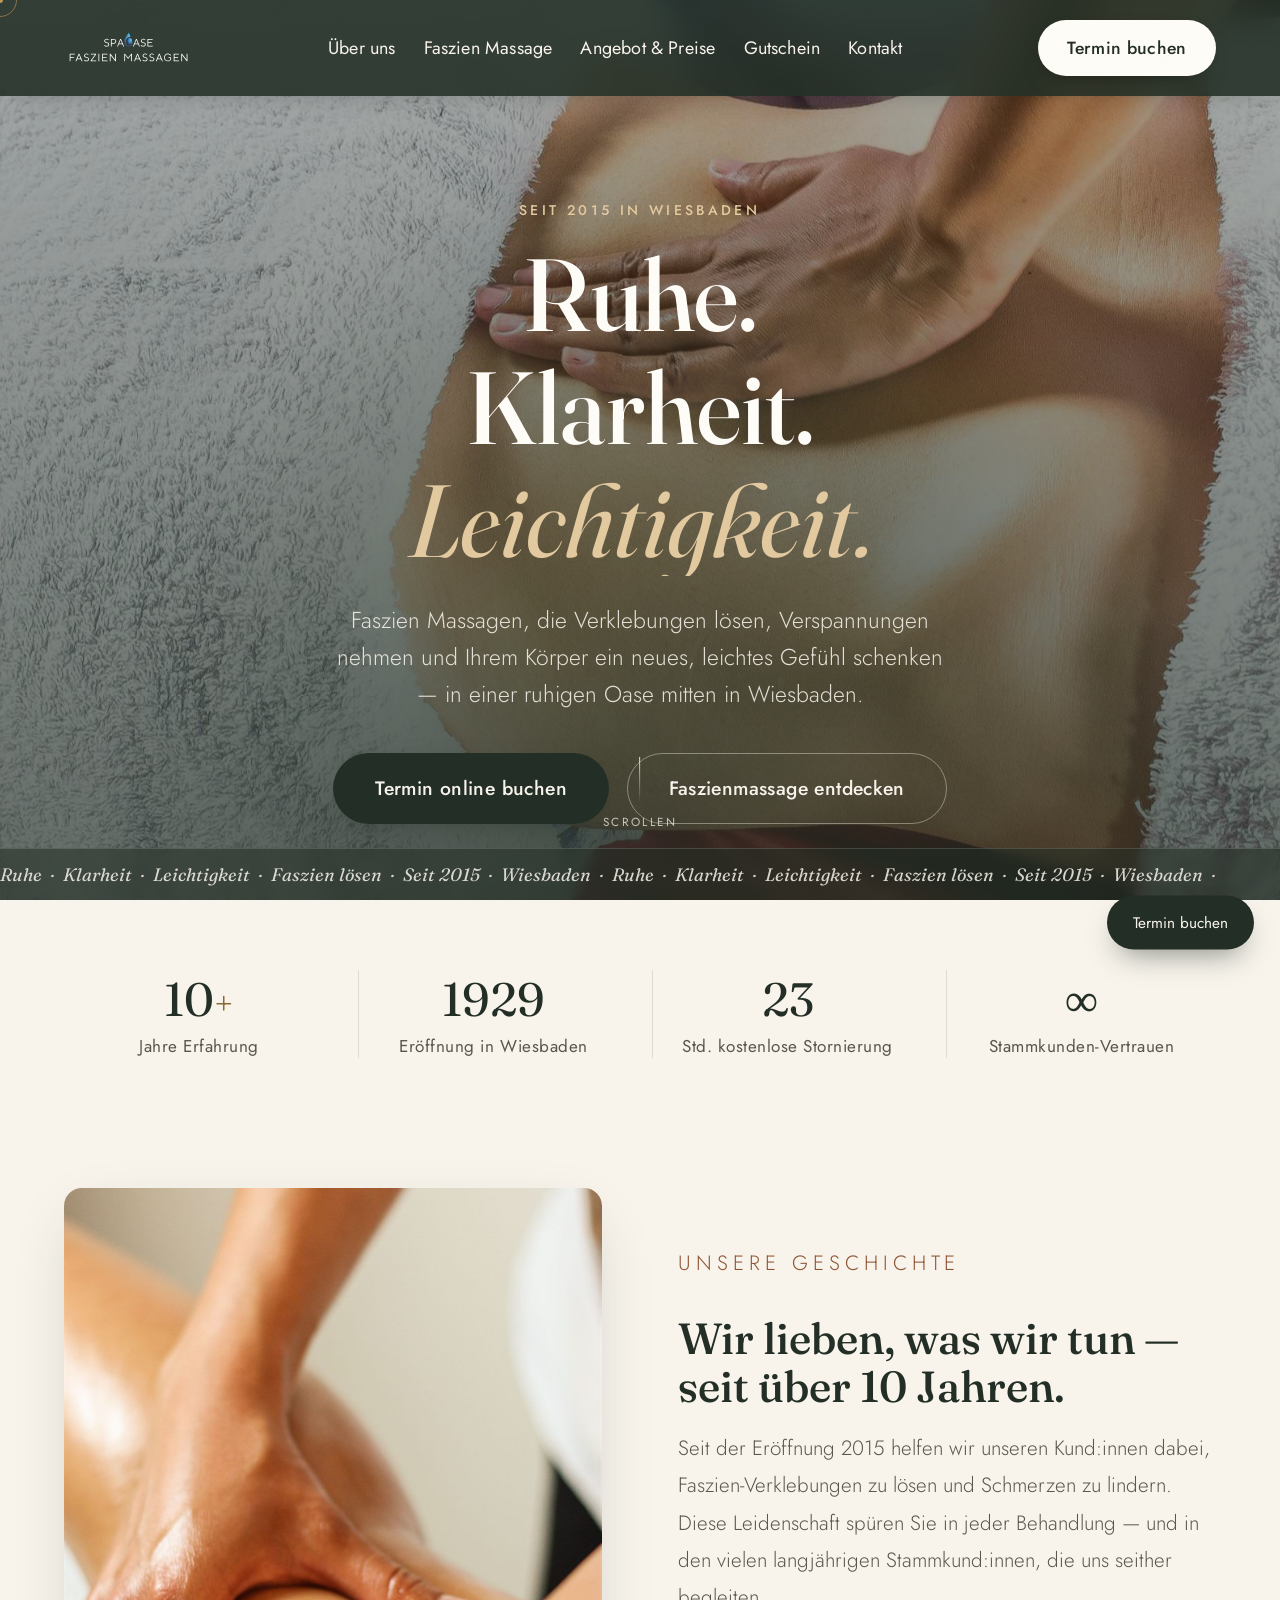
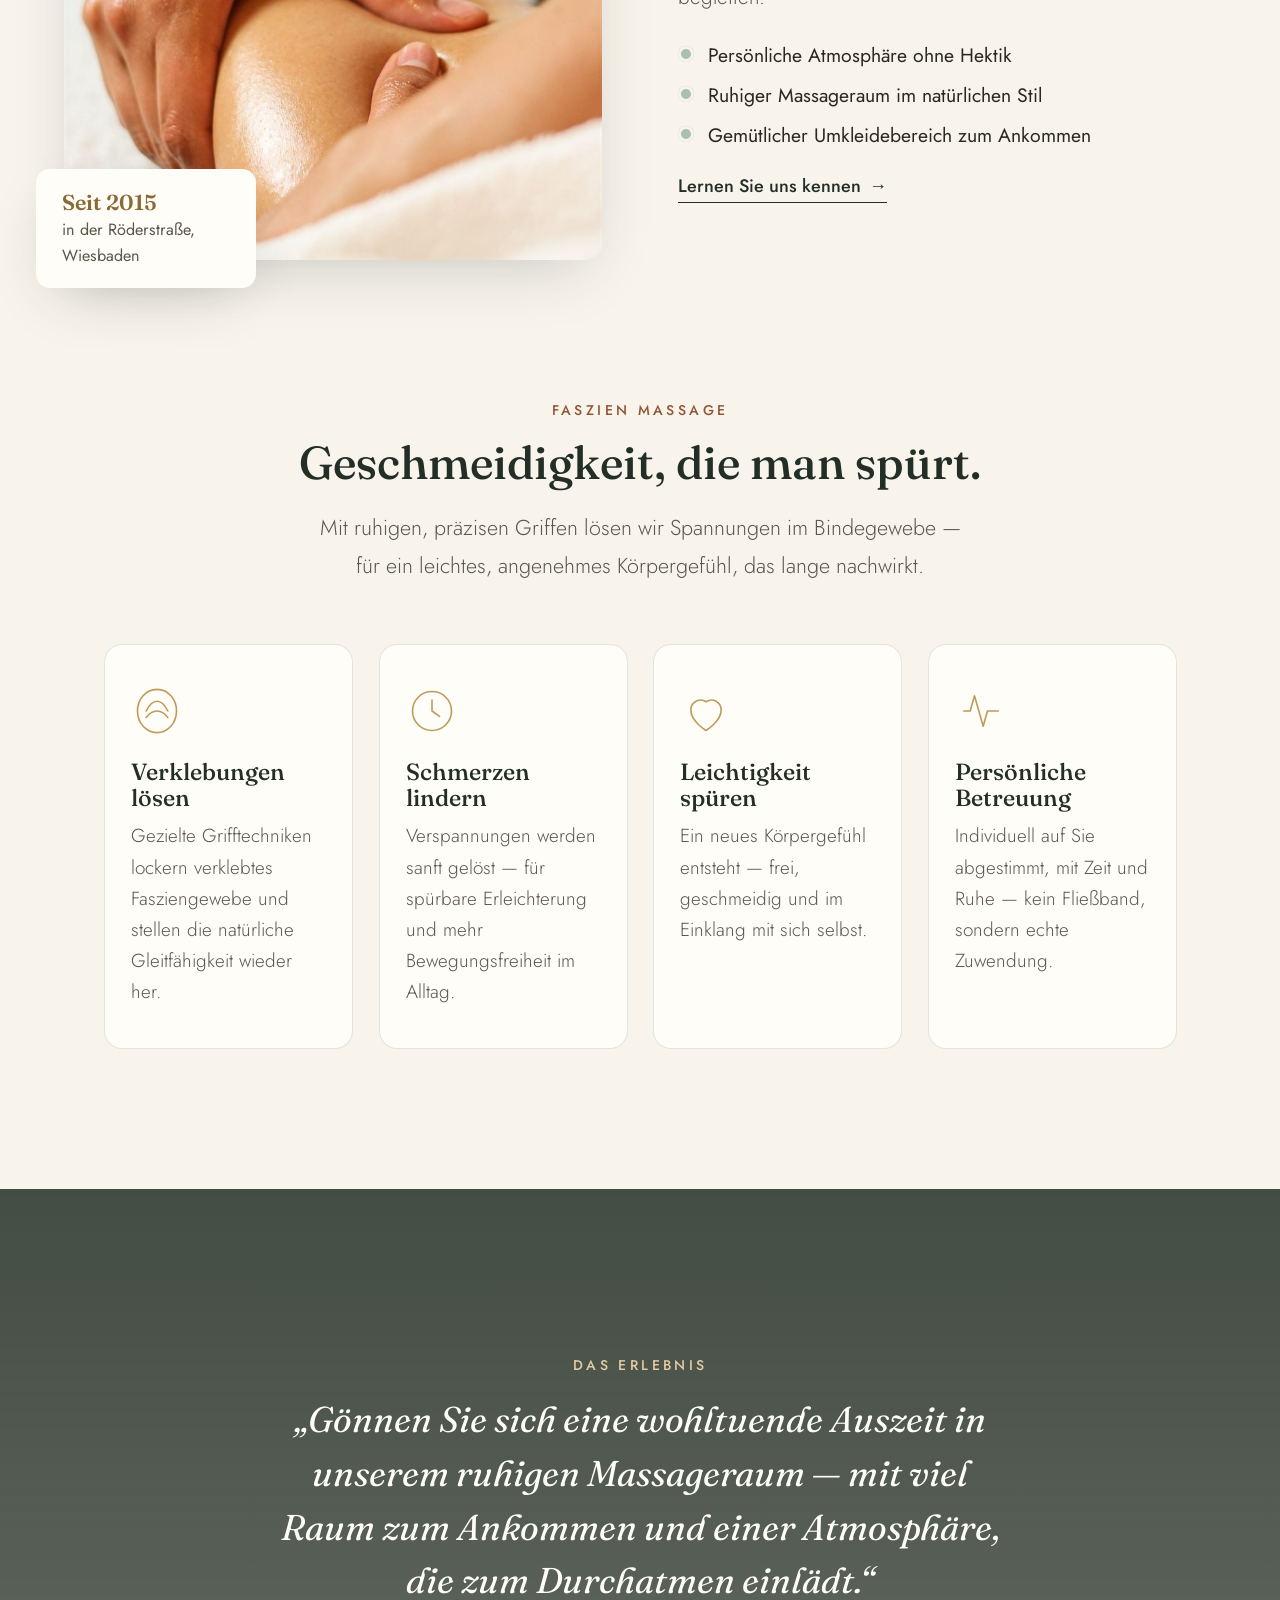
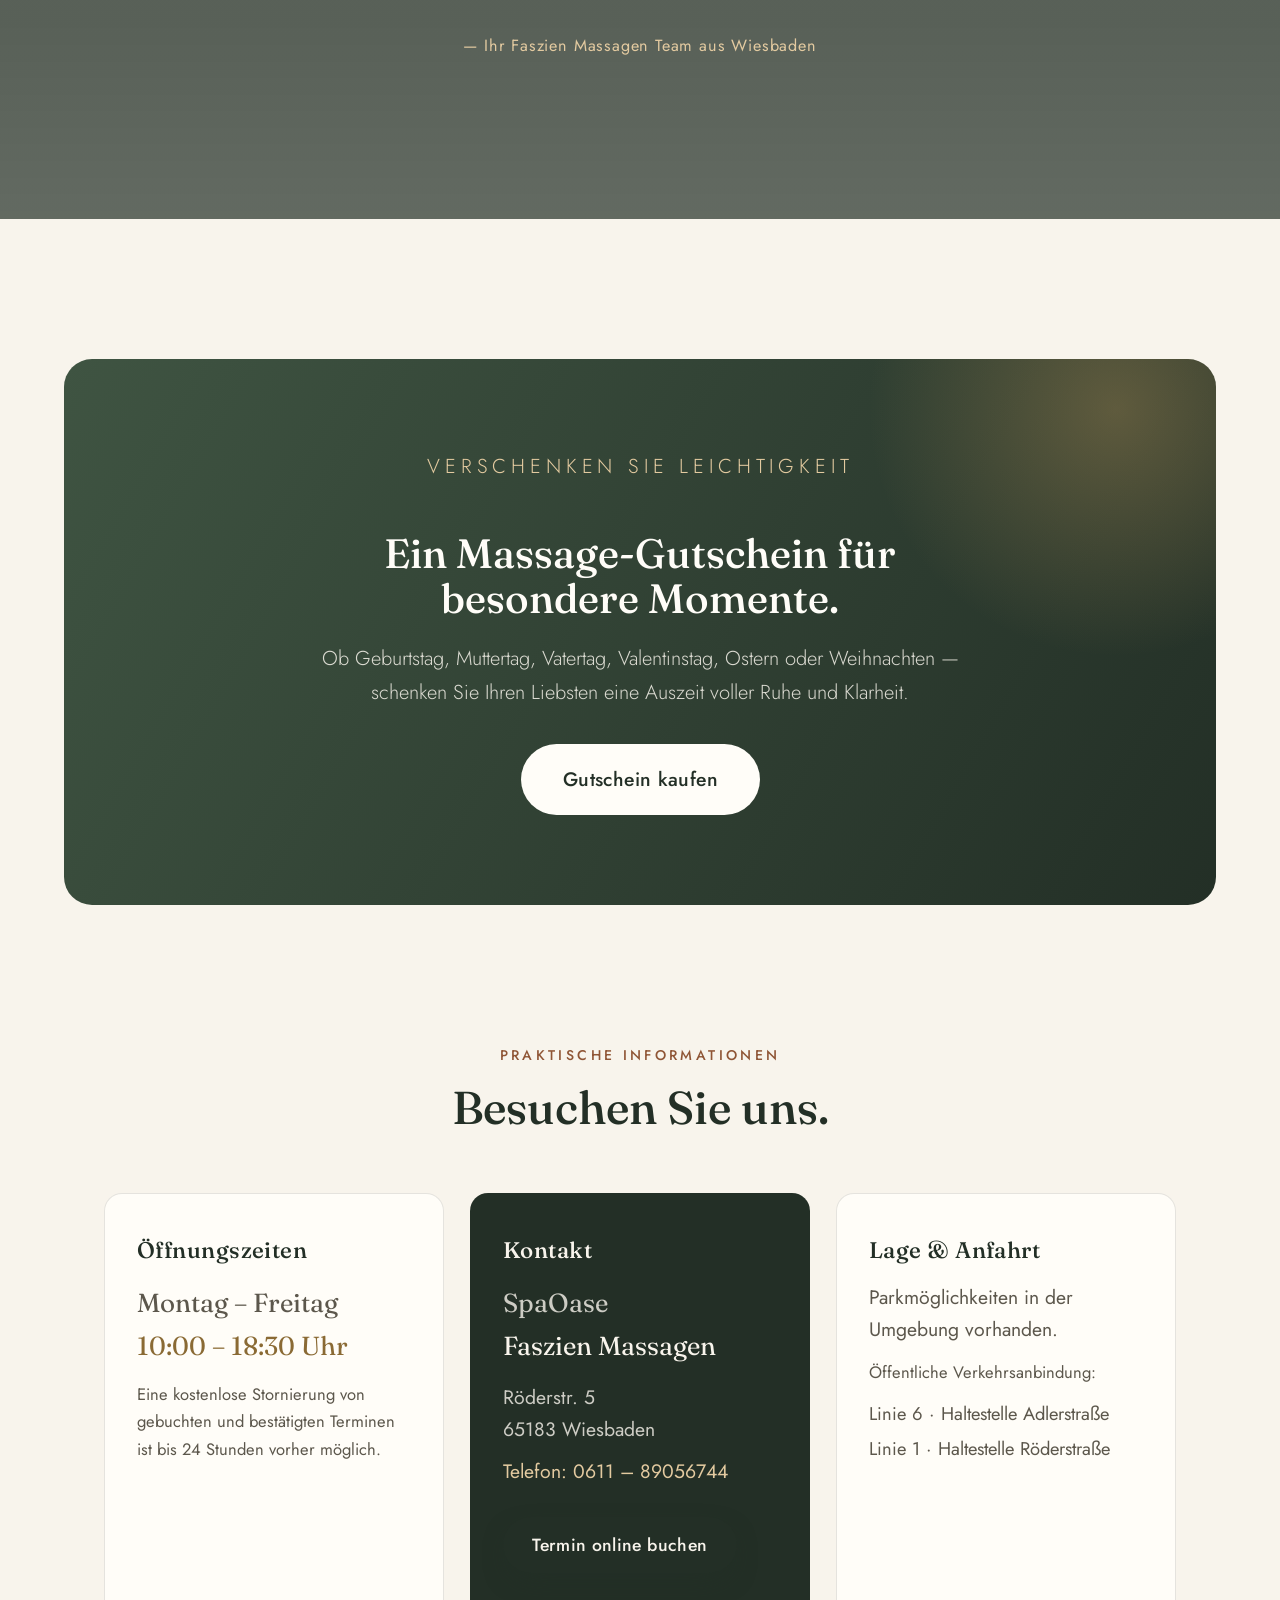
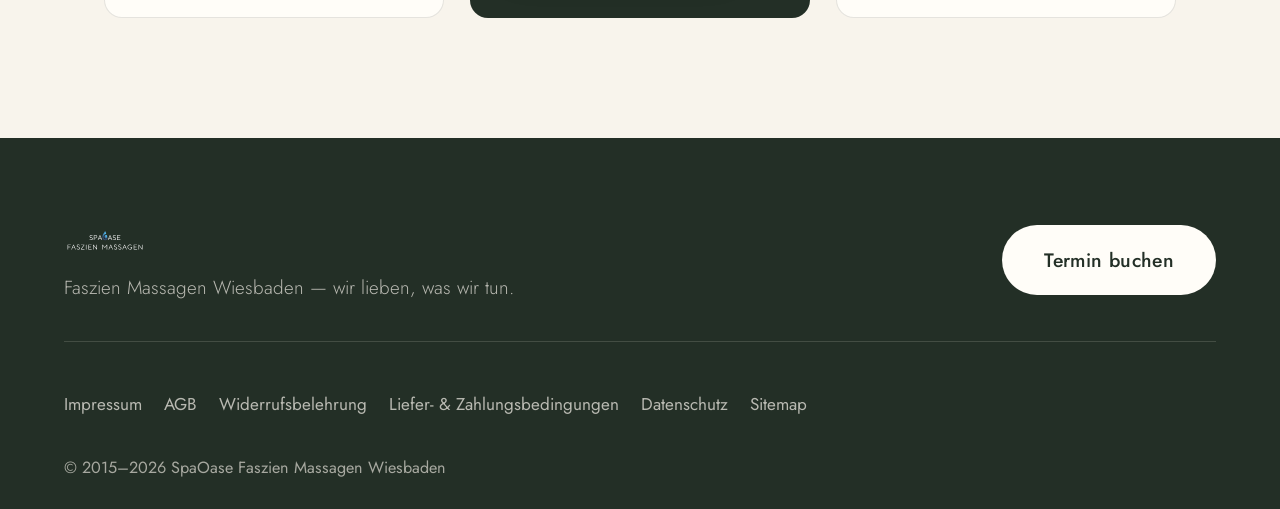
==== commit 00626030: "Self-host fonts (fix broken/blocked Google Fonts loading, improve privacy), add SEO metadata, struct" ====
--- a/index.html
+++ b/index.html
@@ -5,10 +5,49 @@
 <meta name="viewport" content="width=device-width, initial-scale=1.0">
 <title>SpaOase Faszien Massagen Wiesbaden | Ruhe. Klarheit. Leichtigkeit.</title>
 <meta name="description" content="Faszien Massagen in Wiesbaden seit 2015. Lösen Sie Verklebungen, lindern Sie Schmerzen und finden Sie neue Leichtigkeit in unserer ruhigen Massage-Oase in der Röderstraße.">
-<link rel="preconnect" href="https://fonts.googleapis.com">
-<link rel="preconnect" href="https://fonts.gstatic.com" crossorigin>
-<link href="https://fonts.googleapis.com/css2?family=Fraunces:ital,opsz,wght@0,9..144,300;0,9..144,400;0,9..144,500;0,9..144,600;1,9..144,400&family=Jost:wght@300;400;500;600&display=swap" rel="stylesheet">
+<link rel="icon" type="image/svg+xml" href="favicon.svg">
+<link rel="canonical" href="https://haraldhefter.github.io/testsite/">
+<meta name="theme-color" content="#232f26">
+
+<meta property="og:type" content="business.business">
+<meta property="og:site_name" content="SpaOase Faszien Massagen Wiesbaden">
+<meta property="og:title" content="SpaOase Faszien Massagen Wiesbaden | Ruhe. Klarheit. Leichtigkeit.">
+<meta property="og:description" content="Faszien Massagen in Wiesbaden seit 2015. Lösen Sie Verklebungen, lindern Sie Schmerzen und finden Sie neue Leichtigkeit in unserer ruhigen Massage-Oase in der Röderstraße.">
+<meta property="og:image" content="https://haraldhefter.github.io/testsite/hero-bg.jpg">
+<meta property="og:url" content="https://haraldhefter.github.io/testsite/">
+<meta property="og:locale" content="de_DE">
+<meta name="twitter:card" content="summary_large_image">
+<meta name="twitter:title" content="SpaOase Faszien Massagen Wiesbaden">
+<meta name="twitter:description" content="Faszien Massagen in Wiesbaden seit 2015 &mdash; Ruhe, Klarheit, Leichtigkeit.">
+<meta name="twitter:image" content="https://haraldhefter.github.io/testsite/hero-bg.jpg">
+
 <link rel="stylesheet" href="styles.css">
+
+<script type="application/ld+json">
+{
+  "@context": "https://schema.org",
+  "@type": "HealthAndBeautyBusiness",
+  "name": "SpaOase Faszien Massagen Wiesbaden",
+  "image": "https://haraldhefter.github.io/testsite/hero-bg.jpg",
+  "url": "https://haraldhefter.github.io/testsite/",
+  "telephone": "+49-611-89056744",
+  "priceRange": "€€",
+  "address": {
+    "@type": "PostalAddress",
+    "streetAddress": "Röderstr. 5",
+    "postalCode": "65183",
+    "addressLocality": "Wiesbaden",
+    "addressCountry": "DE"
+  },
+  "openingHoursSpecification": {
+    "@type": "OpeningHoursSpecification",
+    "dayOfWeek": ["Monday", "Tuesday", "Wednesday", "Thursday", "Friday"],
+    "opens": "10:00",
+    "closes": "18:30"
+  },
+  "description": "Faszien Massagen in Wiesbaden seit 2015. Lösen Sie Verklebungen, lindern Sie Schmerzen und finden Sie neue Leichtigkeit in unserer ruhigen Massage-Oase in der Röderstraße."
+}
+</script>
 </head>
 <body>
 
--- a/styles.css
+++ b/styles.css
@@ -2,6 +2,33 @@
    SpaOase — Premium Redesign
    Palette: warm sage / cream / soft gold / terracotta
 ========================================================= */
+
+/* Self-hosted fonts (no external Google Fonts requests — faster, privacy-friendly, no CDN dependency).
+   Fraunces and Jost are both open-source under the SIL Open Font License 1.1 (free for commercial use). */
+@font-face{
+  font-family:'Fraunces';
+  font-style:normal;
+  font-weight:300 600;
+  font-display:swap;
+  src:url('fonts/fraunces-normal.woff2') format('woff2');
+  unicode-range:U+0000-00FF, U+0131, U+0152-0153, U+02BB-02BC, U+02C6, U+02DA, U+02DC, U+0304, U+0308, U+0329, U+2000-206F, U+20AC, U+2122, U+2191, U+2193, U+2212, U+2215, U+FEFF, U+FFFD;
+}
+@font-face{
+  font-family:'Fraunces';
+  font-style:italic;
+  font-weight:400;
+  font-display:swap;
+  src:url('fonts/fraunces-italic.woff2') format('woff2');
+  unicode-range:U+0000-00FF, U+0131, U+0152-0153, U+02BB-02BC, U+02C6, U+02DA, U+02DC, U+0304, U+0308, U+0329, U+2000-206F, U+20AC, U+2122, U+2191, U+2193, U+2212, U+2215, U+FEFF, U+FFFD;
+}
+@font-face{
+  font-family:'Jost';
+  font-style:normal;
+  font-weight:300 600;
+  font-display:swap;
+  src:url('fonts/jost-variable.woff2') format('woff2');
+  unicode-range:U+0000-00FF, U+0131, U+0152-0153, U+02BB-02BC, U+02C6, U+02DA, U+02DC, U+0304, U+0308, U+0329, U+2000-206F, U+20AC, U+2122, U+2191, U+2193, U+2212, U+2215, U+FEFF, U+FFFD;
+}
 
 :root{
   --sage-900:#232f26;
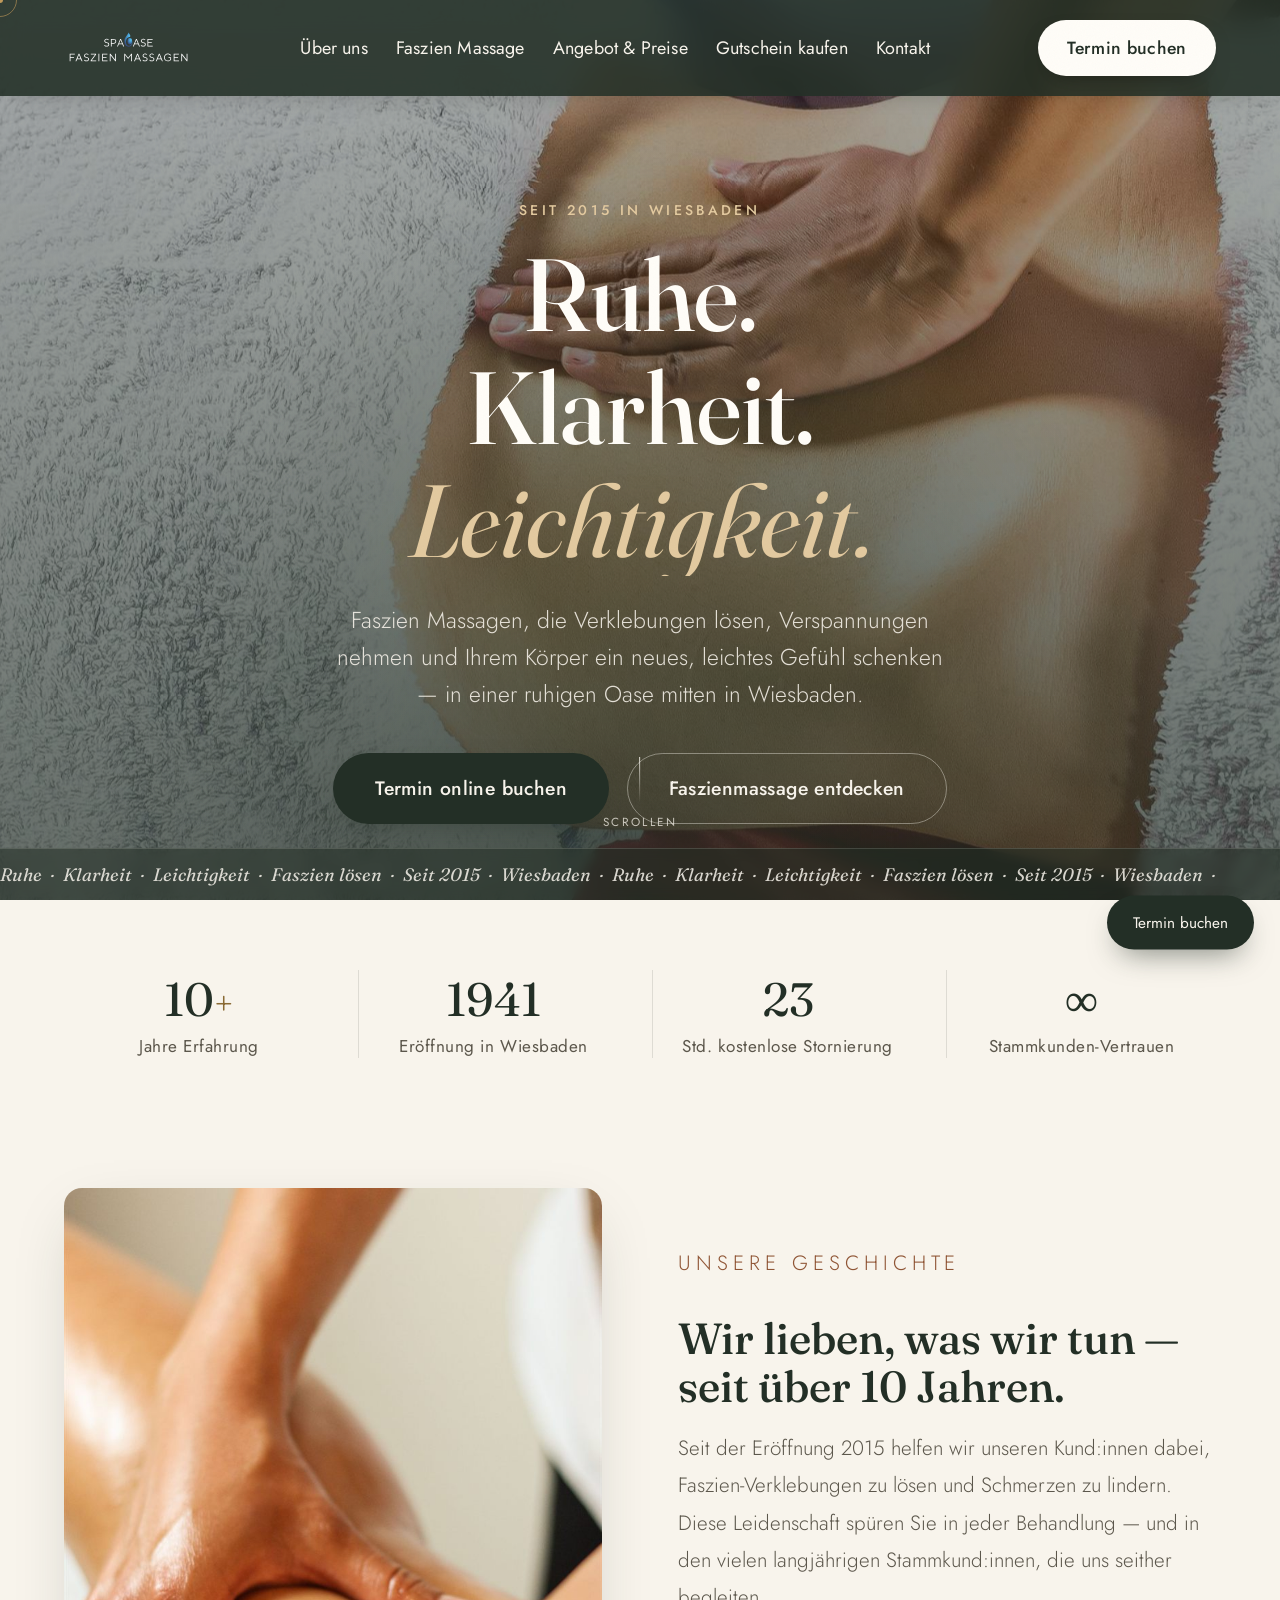
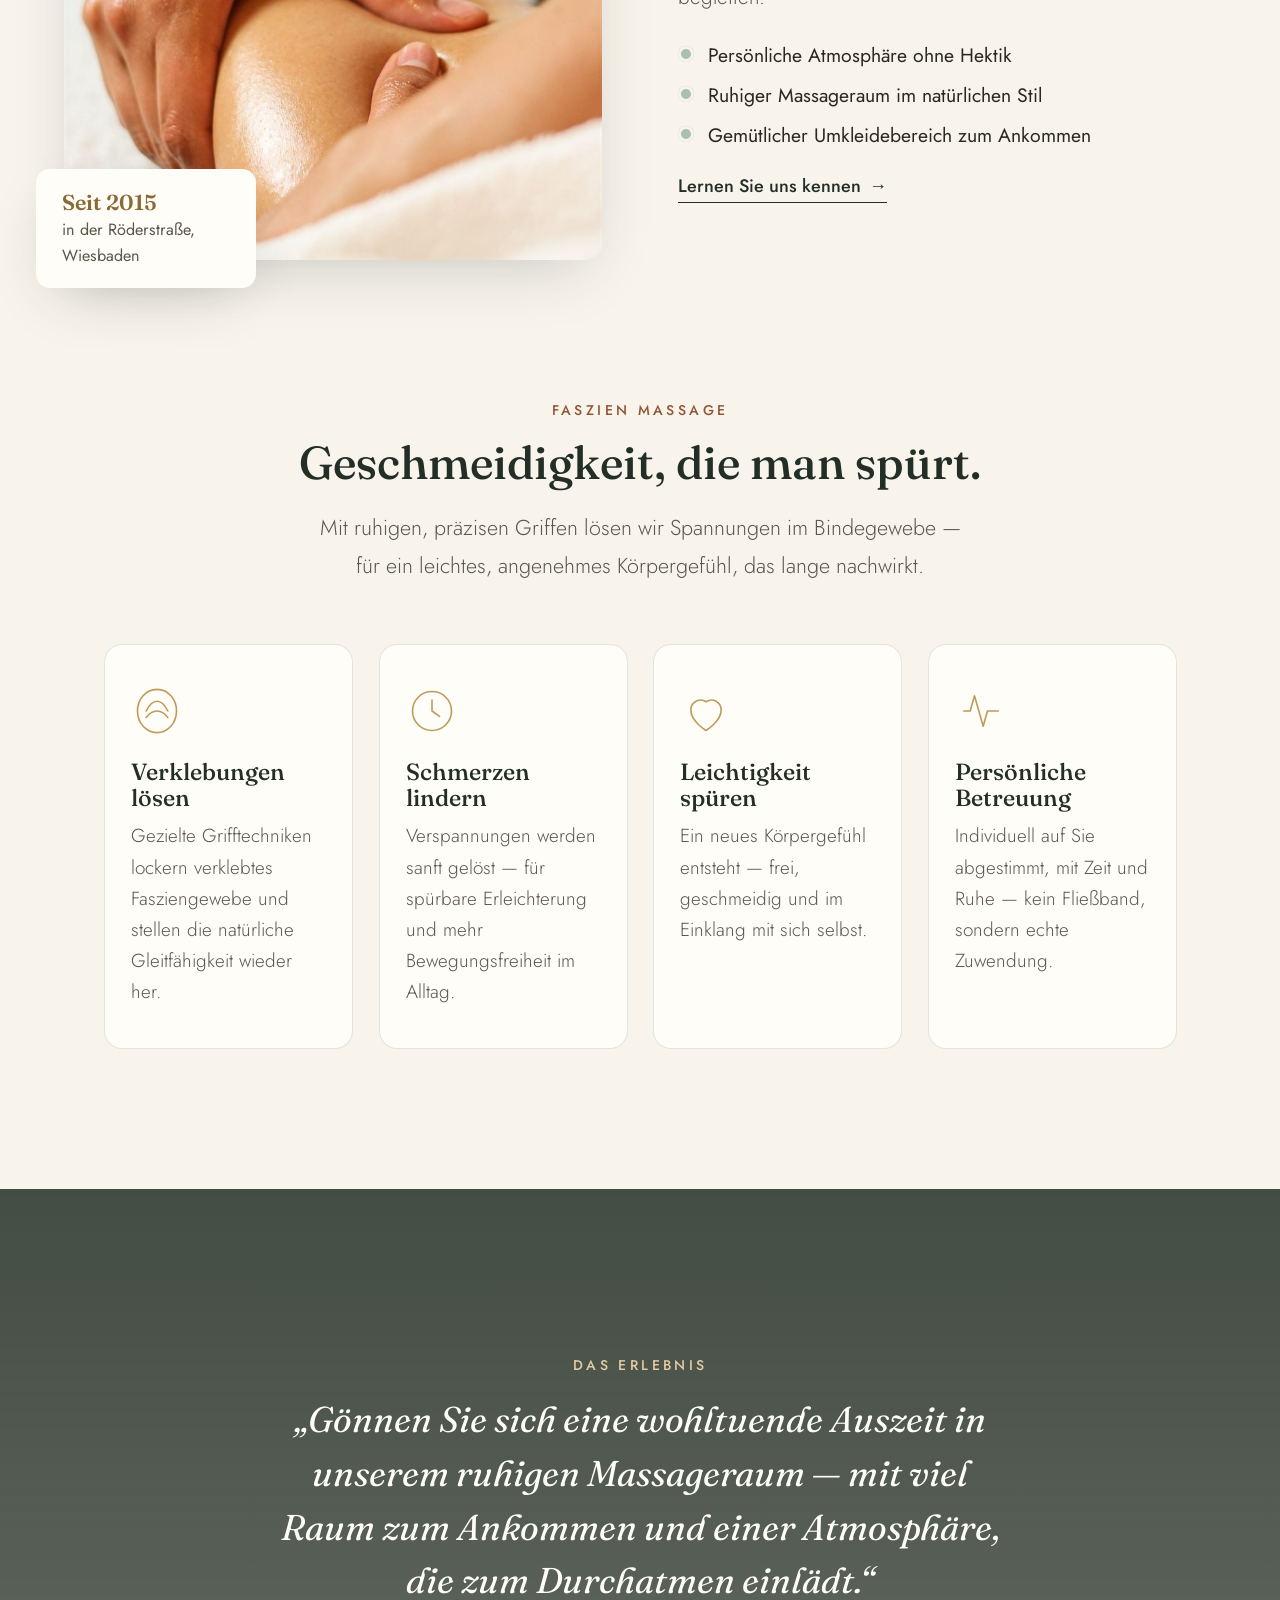
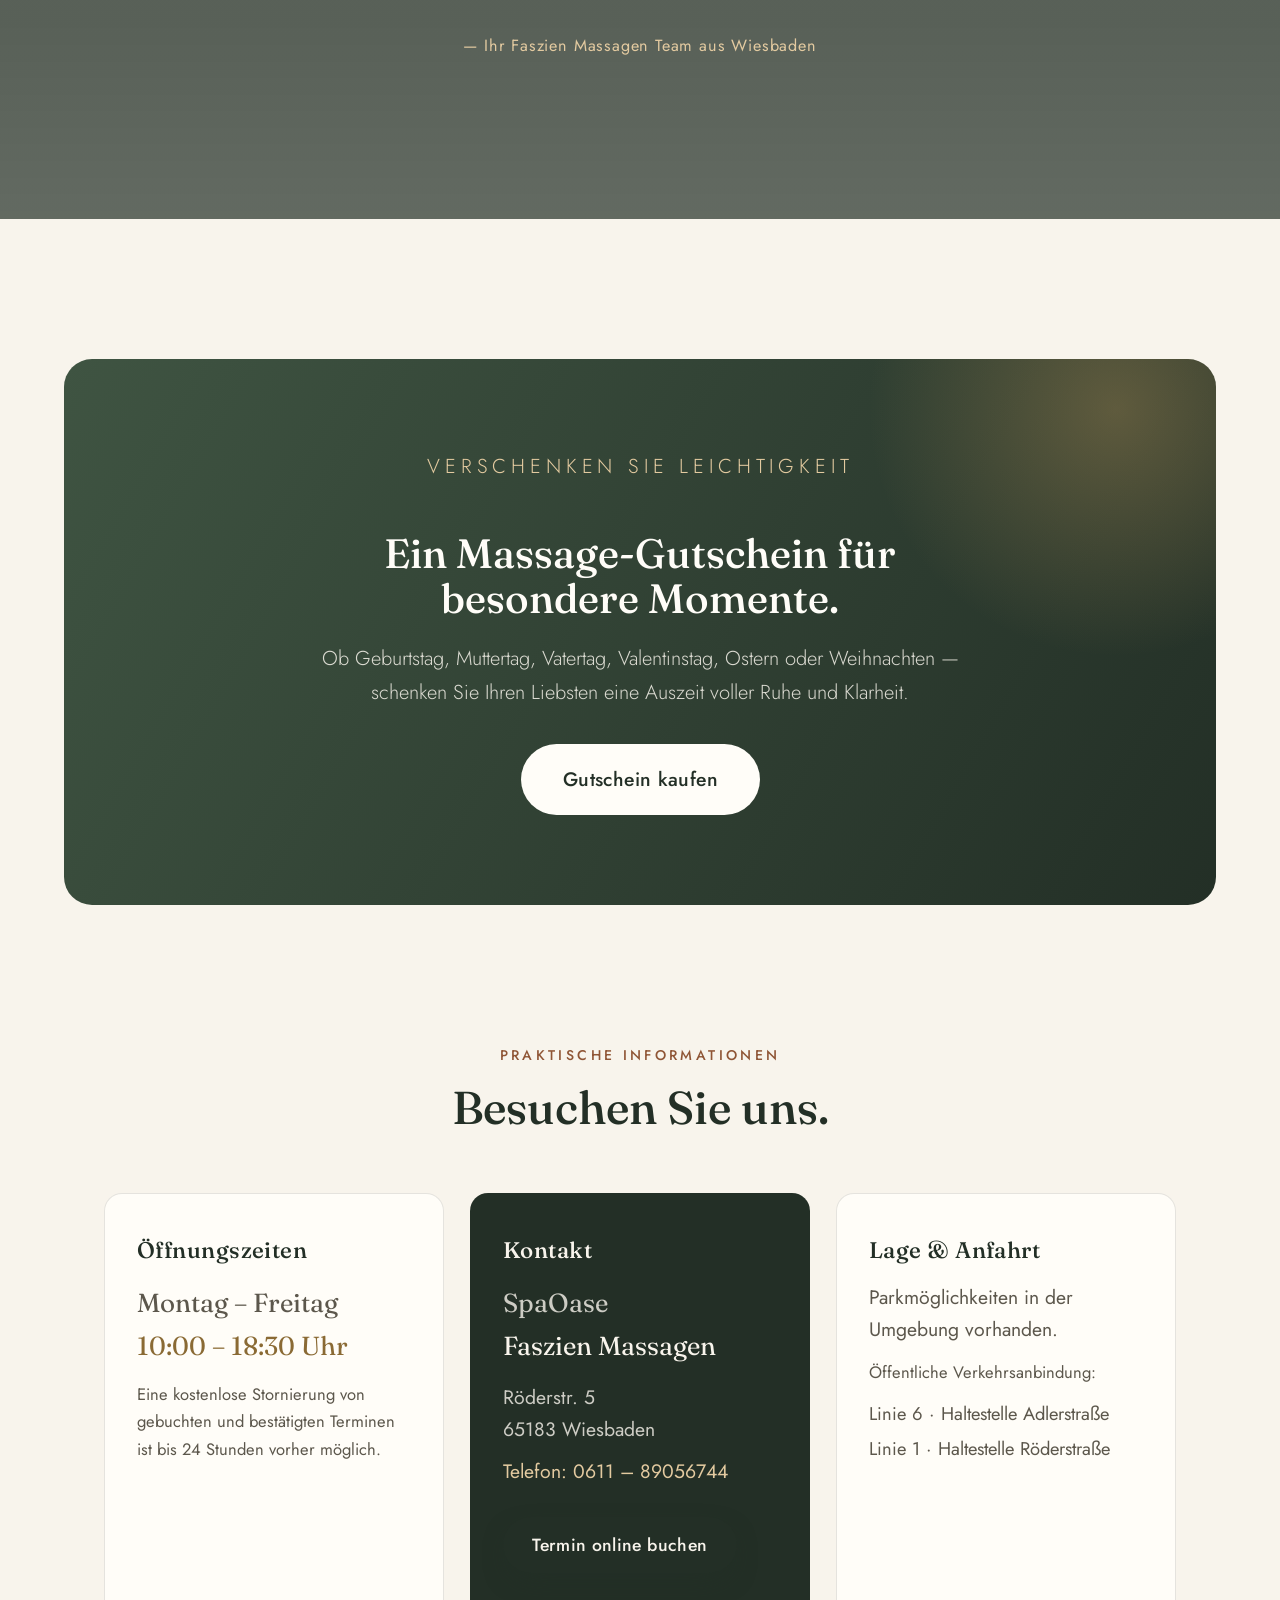
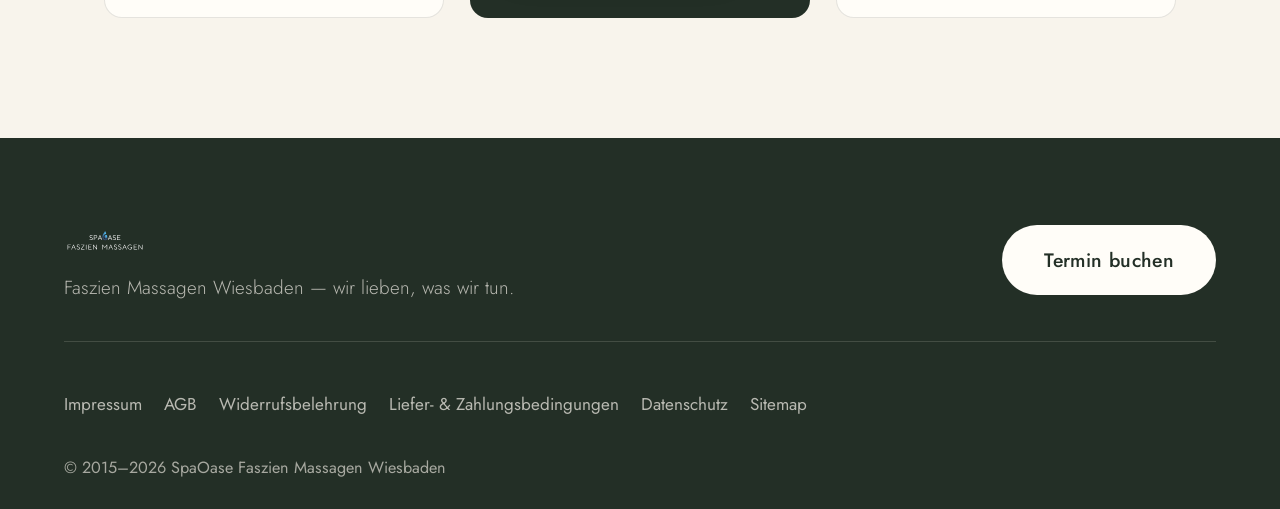
==== commit aceea273: "Add Gutschein kaufen link to homepage navigation, linking directly to the voucher purchase page" ====
--- a/index.html
+++ b/index.html
@@ -69,7 +69,7 @@
       <a href="#ueber">Über uns</a>
       <a href="#massage">Faszien Massage</a>
       <a href="massage-angebot.html">Angebot &amp; Preise</a>
-      <a href="#gutschein">Gutschein</a>
+      <a href="massage-gutschein-kaufen.html">Gutschein kaufen</a>
       <a href="#kontakt">Kontakt</a>
     </nav>
     <a href="https://app.cituro.com/booking/faszien-massagen-wiesbaden" target="_blank" rel="noopener" class="btn btn-primary btn-small nav-cta">Termin buchen</a>
@@ -81,7 +81,7 @@
   <a href="#ueber">Über uns</a>
   <a href="#massage">Faszien Massage</a>
   <a href="massage-angebot.html">Angebot &amp; Preise</a>
-  <a href="#gutschein">Gutschein</a>
+  <a href="massage-gutschein-kaufen.html">Gutschein kaufen</a>
   <a href="#kontakt">Kontakt</a>
   <a href="https://app.cituro.com/booking/faszien-massagen-wiesbaden" target="_blank" rel="noopener" class="btn btn-light">Termin buchen</a>
 </nav>
